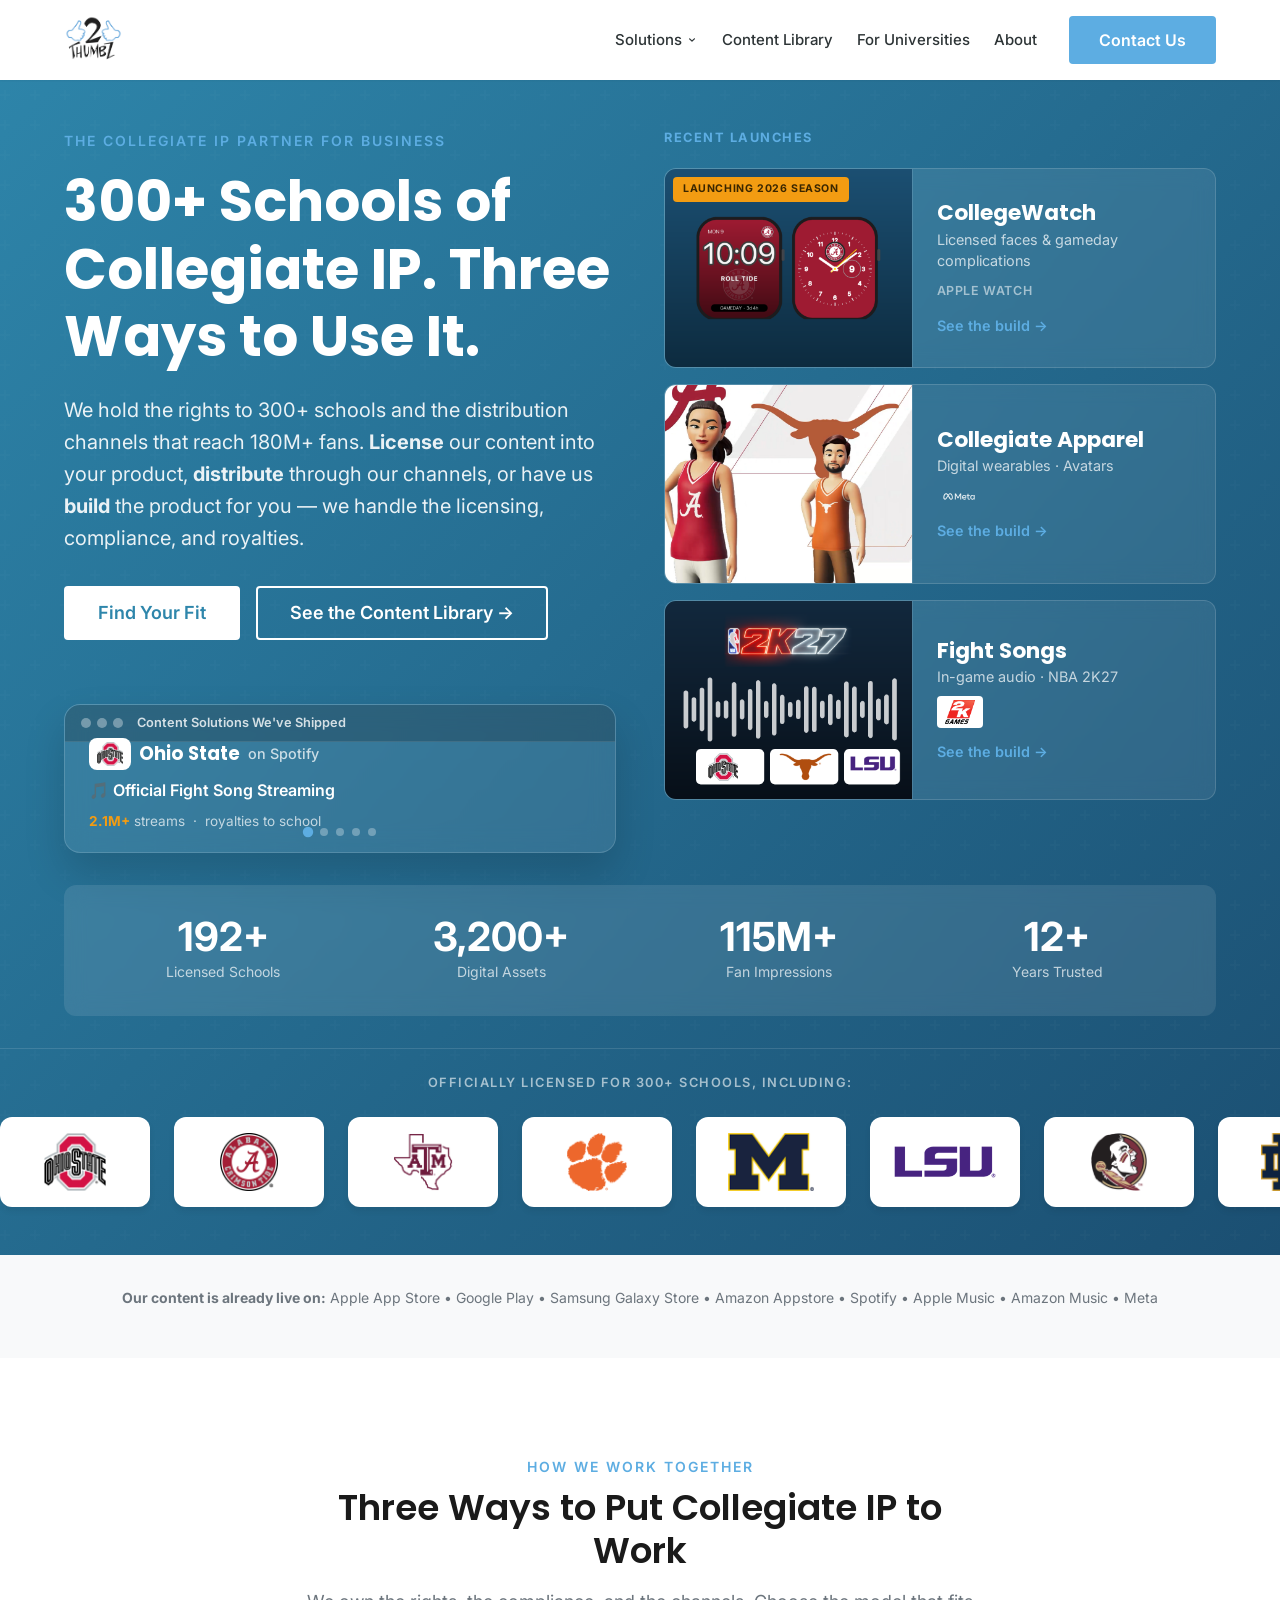
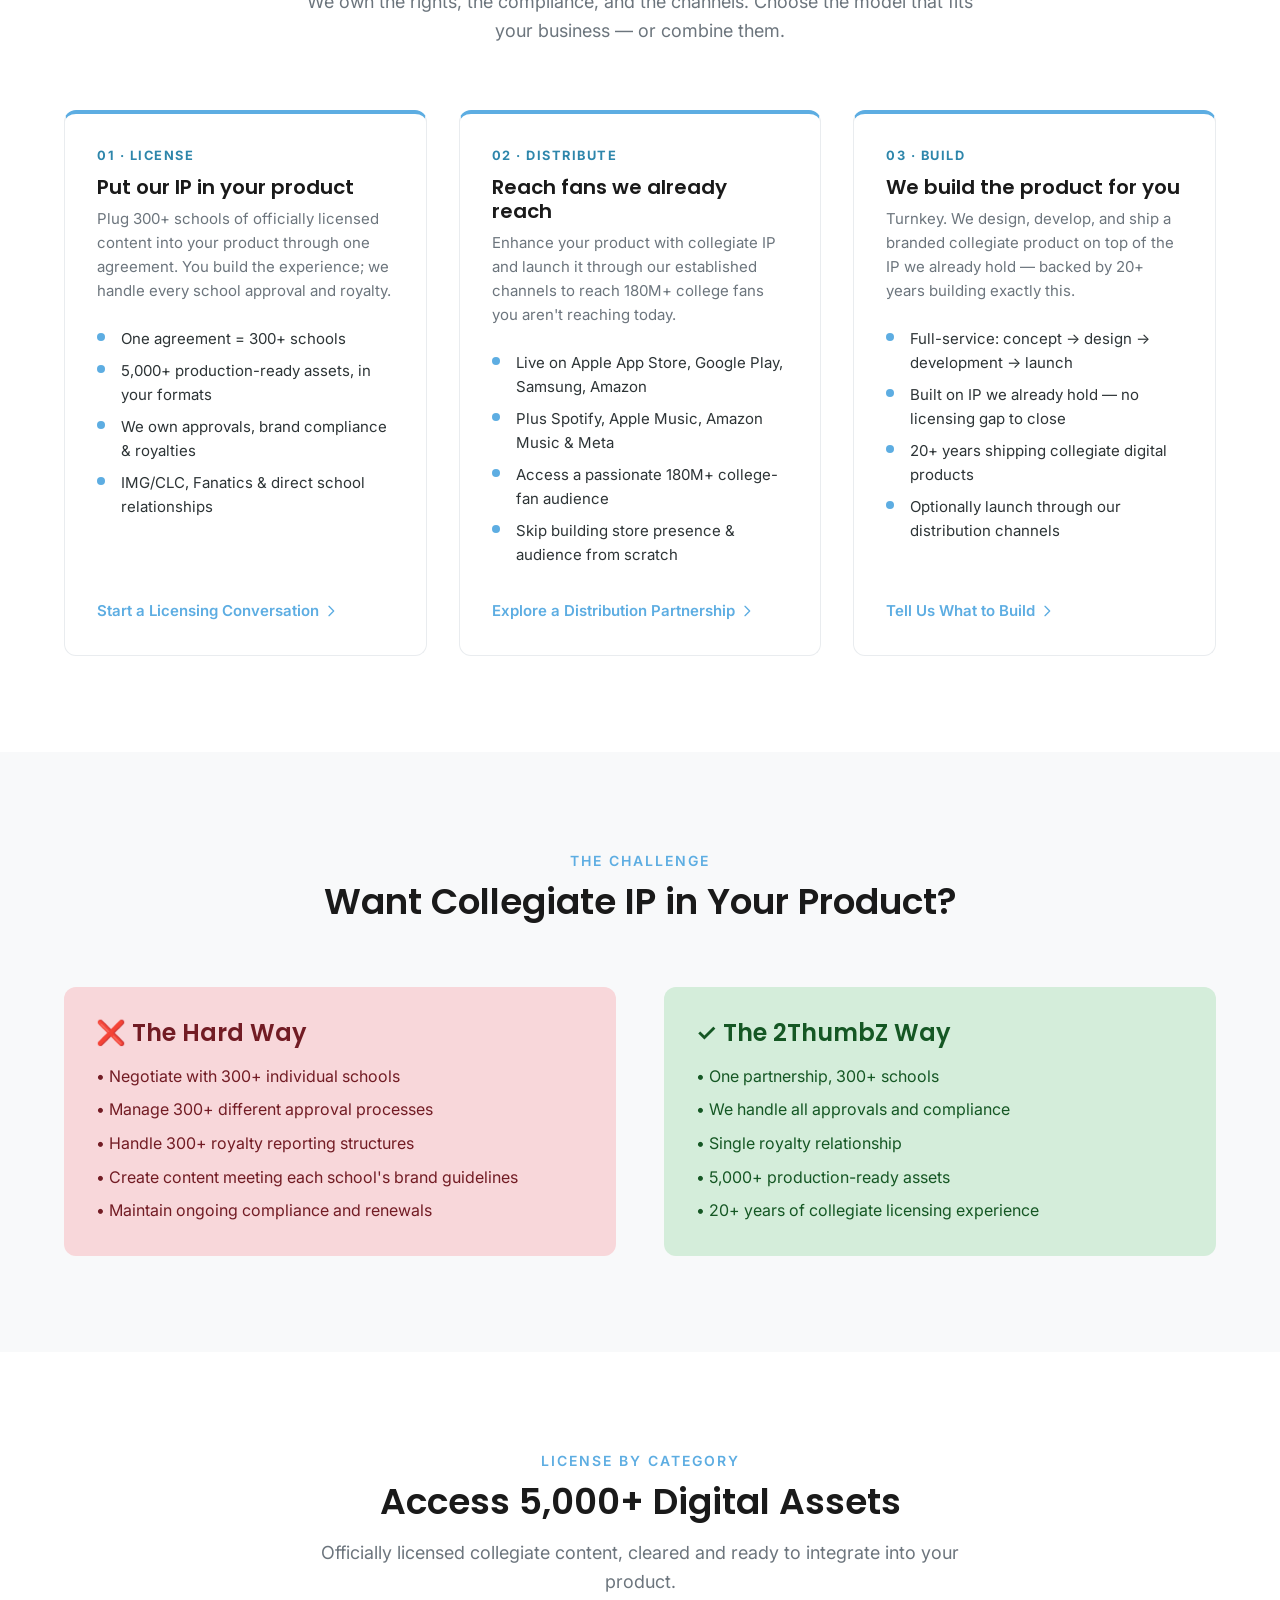
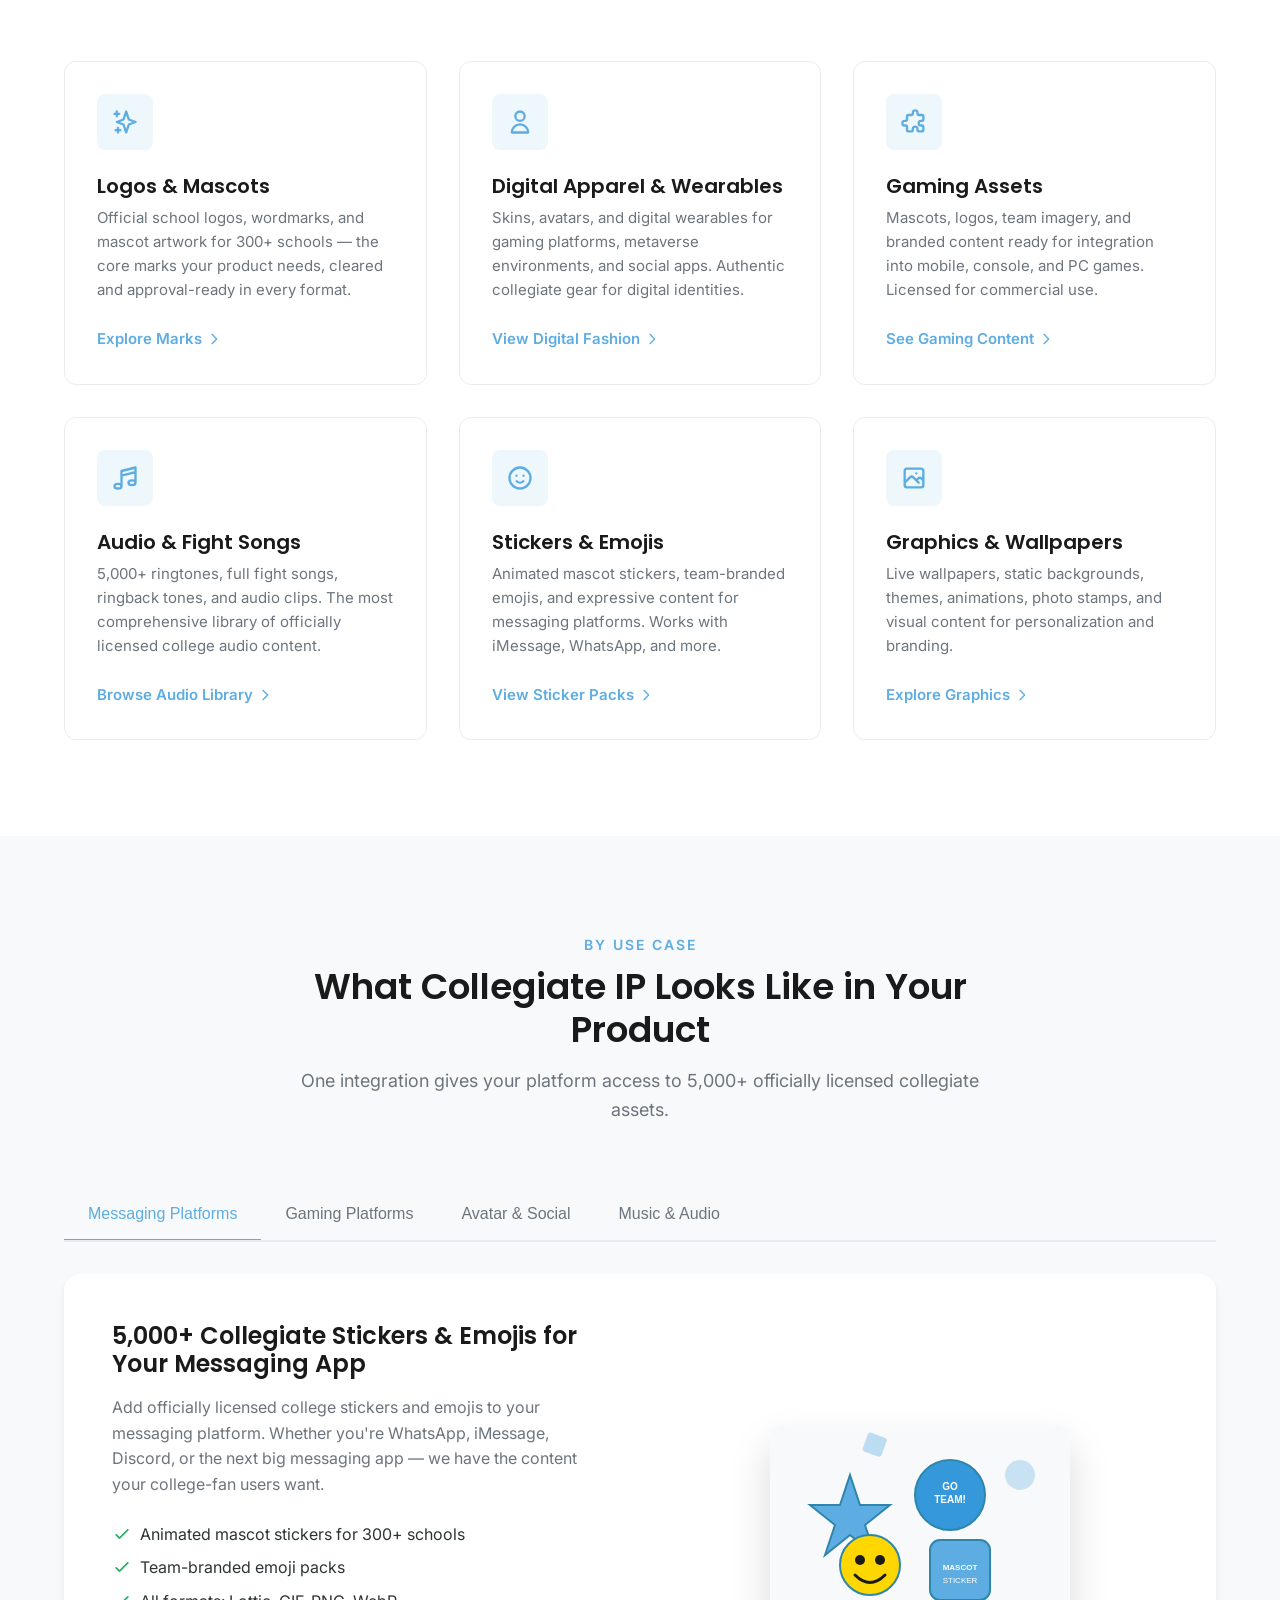
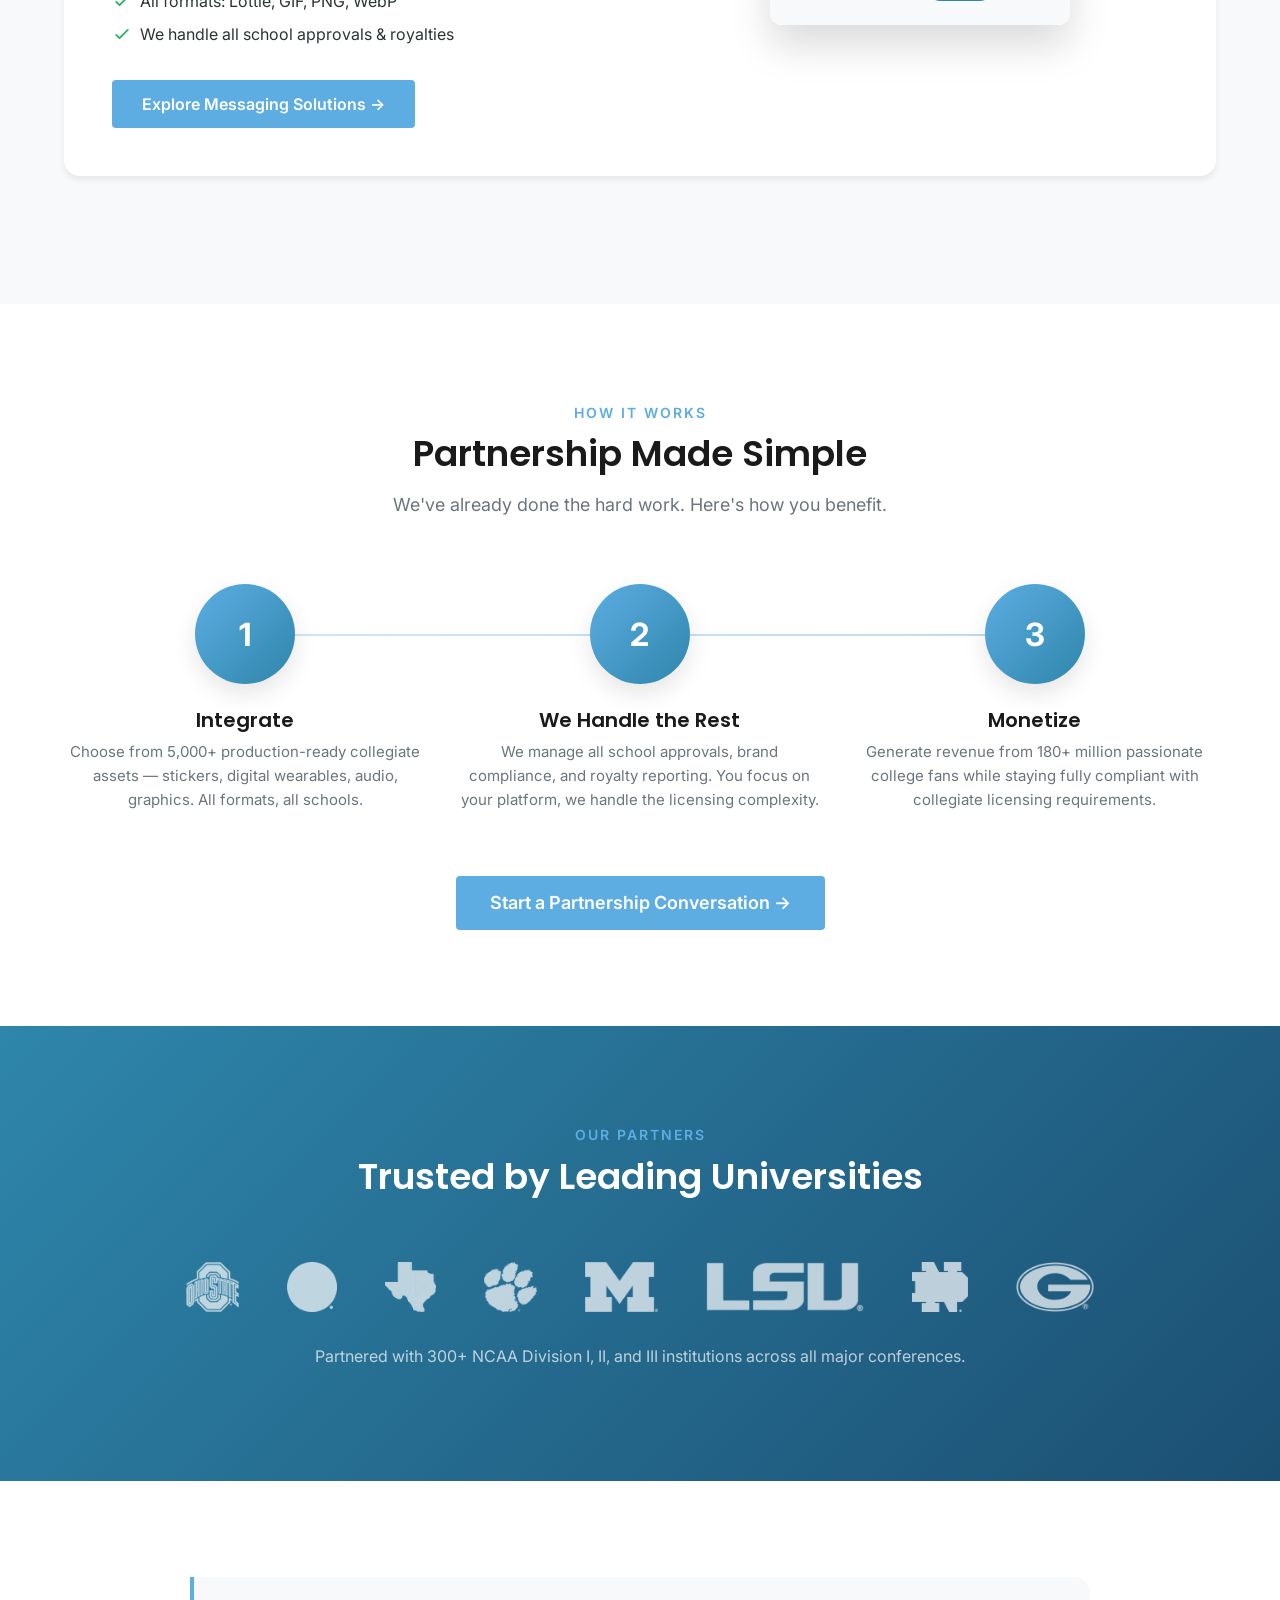
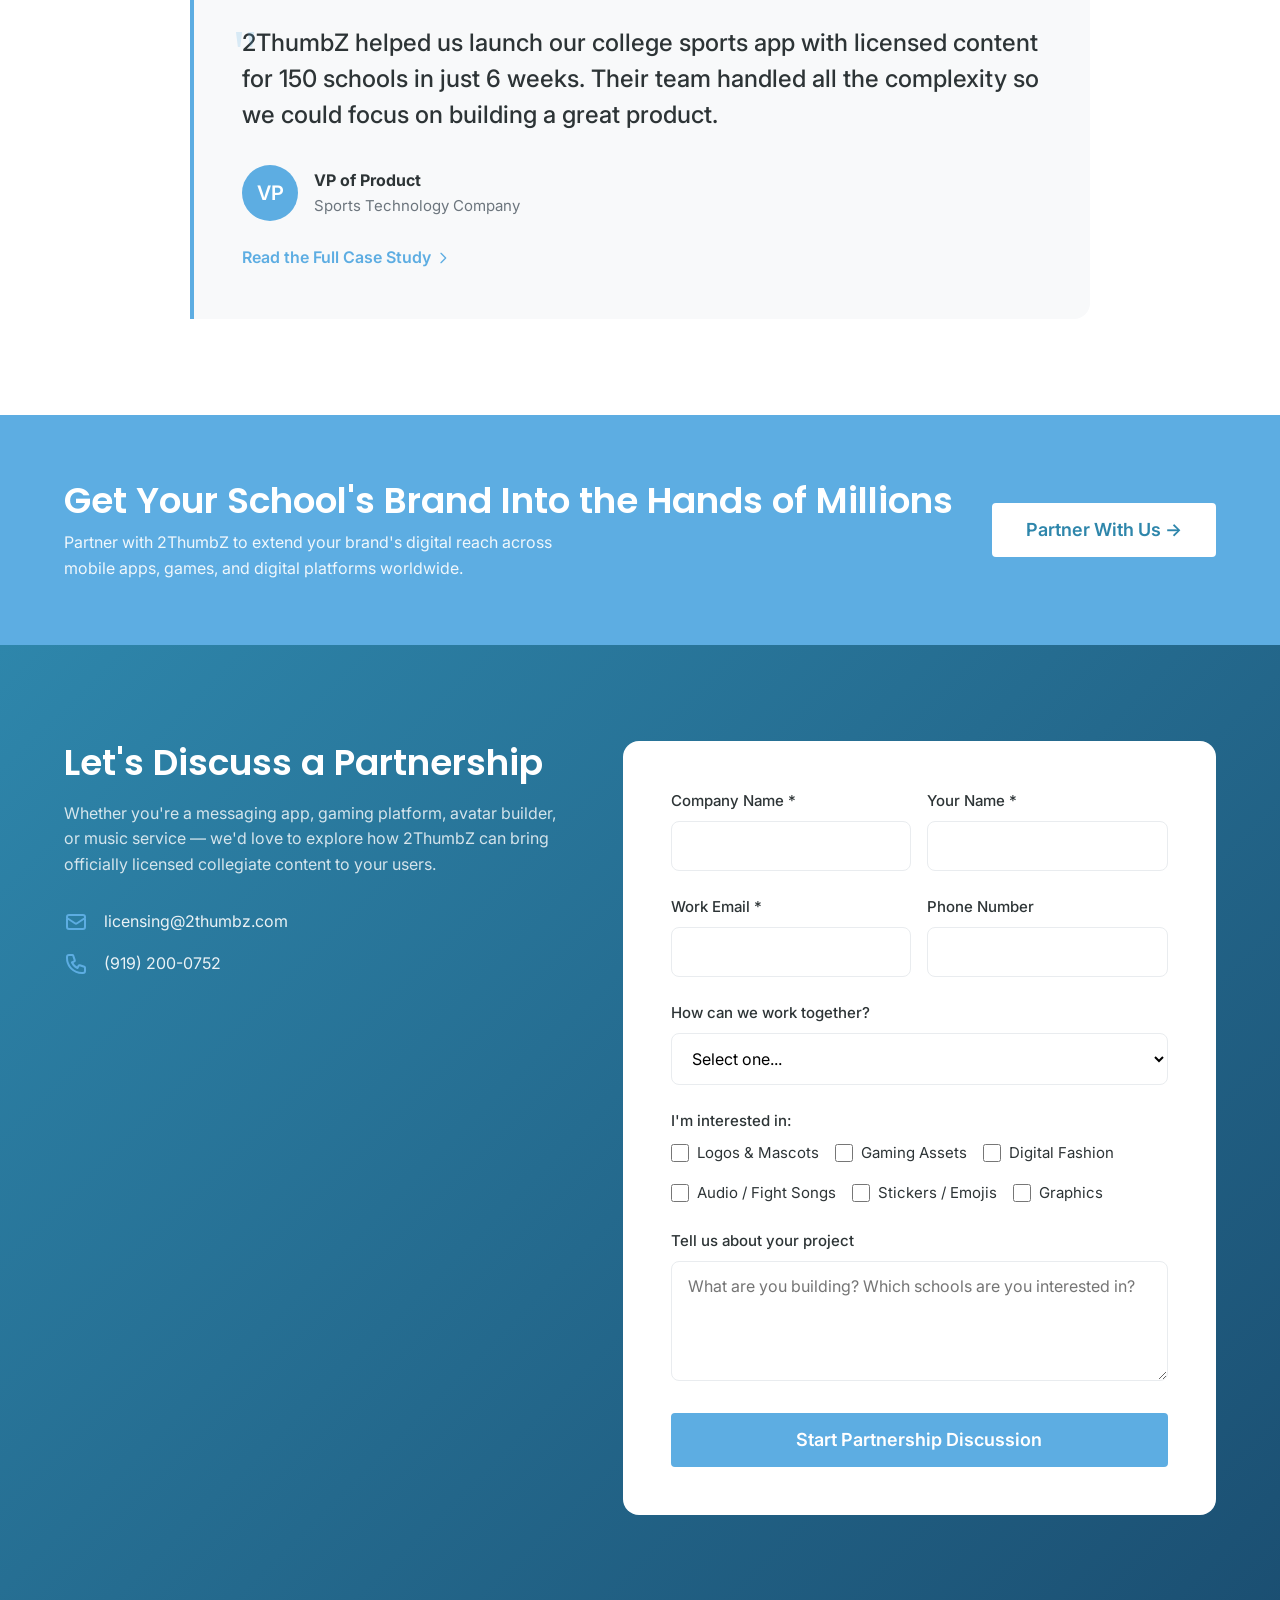
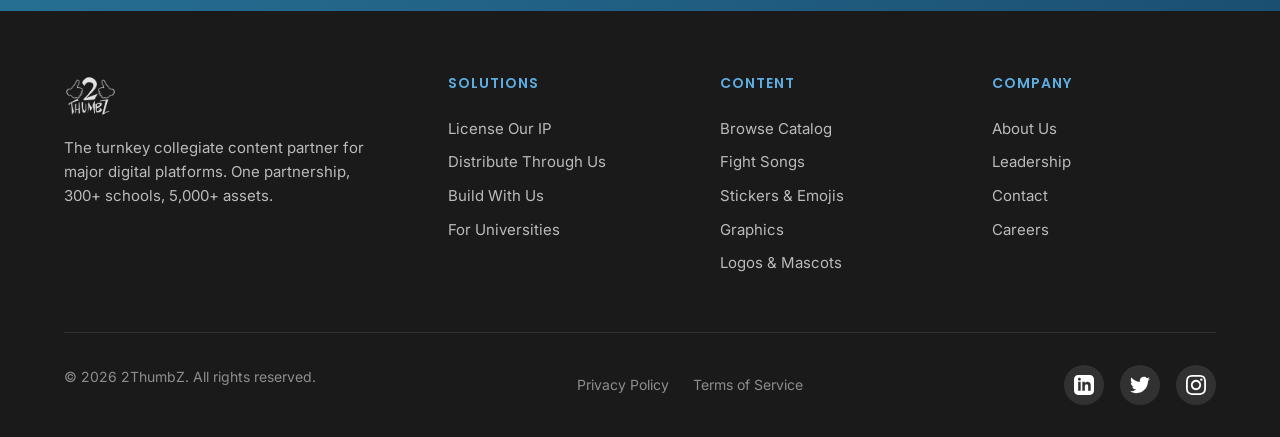
==== index.html @ dd2a72d7 "Rebuild site around License / Distribute / Build B2B positioning Repositions 2ThumbZ from a consumer" ====
<!DOCTYPE html>
<html lang="en">
<head>
  <meta charset="UTF-8">
  <meta name="viewport" content="width=device-width, initial-scale=1.0">
  <meta name="description" content="2ThumbZ is the turnkey collegiate content partner for major digital platforms. We've aggregated 300+ school licenses and 5,000+ assets so platforms like WhatsApp, Snap, and Epic Games don't have to negotiate with every school individually.">
  <title>2ThumbZ | Turnkey Collegiate Content for Digital Platforms</title>

  <!-- Fonts -->
  <link rel="preconnect" href="https://fonts.googleapis.com">
  <link rel="preconnect" href="https://fonts.gstatic.com" crossorigin>
  <link href="https://fonts.googleapis.com/css2?family=Inter:wght@400;500;600;700&family=Poppins:wght@600;700&display=swap" rel="stylesheet">

  <!-- Styles -->
  <link rel="stylesheet" href="css/styles.css?v=20260909124413">

  <!-- Favicon -->
  <link rel="icon" type="image/svg+xml" href="images/favicon.svg">
</head>
<body>
  <!-- Header -->
  <header class="header" id="header">
    <div class="container">
      <div class="header-inner">
        <a href="index.html" class="logo">
          <img src="images/2thumbz-logo.png" alt="2ThumbZ Logo">
        </a>

        <nav class="nav">
          <ul class="nav-links">
            <li class="nav-dropdown">
              <a href="#solutions" class="nav-link nav-dropdown-toggle">
                Solutions
                <svg xmlns="http://www.w3.org/2000/svg" viewBox="0 0 20 20" fill="currentColor">
                  <path fill-rule="evenodd" d="M5.293 7.293a1 1 0 011.414 0L10 10.586l3.293-3.293a1 1 0 111.414 1.414l-4 4a1 1 0 01-1.414 0l-4-4a1 1 0 010-1.414z" clip-rule="evenodd"/>
                </svg>
              </a>
              <ul class="nav-dropdown-menu">
                <li><a href="#license" class="nav-dropdown-link"><strong>License</strong> — Put our IP in your product</a></li>
                <li><a href="#distribute" class="nav-dropdown-link"><strong>Distribute</strong> — Reach fans through our channels</a></li>
                <li><a href="#build" class="nav-dropdown-link"><strong>Build</strong> — We build the product for you</a></li>
              </ul>
            </li>
            <li><a href="pages/catalog.html" class="nav-link">Content Library</a></li>
            <li><a href="pages/universities.html" class="nav-link">For Universities</a></li>
            <li><a href="pages/about.html" class="nav-link">About</a></li>
          </ul>
          <a href="pages/contact.html" class="btn btn-primary">Contact Us</a>
        </nav>

        <button class="mobile-menu-toggle" aria-label="Toggle menu">
          <span></span>
          <span></span>
          <span></span>
        </button>
      </div>
    </div>
  </header>

  <!-- Hero Section -->
  <section class="hero">
    <div class="container">
      <div class="hero-grid">
        <div class="hero-content">
          <span class="hero-eyebrow">The Collegiate IP Partner for Business</span>
          <h1>300+ Schools of Collegiate IP. Three Ways to Use It.</h1>
          <p class="hero-subtitle">We hold the rights to 300+ schools and the distribution channels that reach 180M+ fans. <strong>License</strong> our content into your product, <strong>distribute</strong> through our channels, or have us <strong>build</strong> the product for you — we handle the licensing, compliance, and royalties.</p>
          <div class="hero-ctas">
            <a href="#solutions" class="btn btn-white btn-lg">Find Your Fit</a>
            <a href="pages/catalog.html" class="btn btn-outline-white btn-lg">See the Content Library →</a>
          </div>

          <!-- Content Solutions Showcase: moved under the paragraph -->
          <div class="hero-showcase" aria-label="Examples of content solutions we've delivered">
            <div class="showcase-window">
            <div class="showcase-chrome">
              <span class="showcase-dot"></span>
              <span class="showcase-dot"></span>
              <span class="showcase-dot"></span>
              <span class="showcase-chrome-title">Content Solutions We've Shipped</span>
            </div>
            <div class="showcase-stage" id="showcaseStage">
              <!-- Each card: collegiate brand × platform = monetized content -->
              <div class="showcase-card is-active">
                <div class="showcase-card-head">
                  <img src="images/logos/web/ohio-state.png" alt="" class="showcase-logo"><span class="showcase-school">Ohio State</span>
                  <span class="showcase-platform">on Spotify</span>
                </div>
                <div class="showcase-content-type">🎵 Official Fight Song Streaming</div>
                <div class="showcase-metric"><strong>2.1M+</strong> streams &nbsp;·&nbsp; royalties to school</div>
              </div>
              <div class="showcase-card">
                <div class="showcase-card-head">
                  <img src="images/logos/web/alabama.png" alt="" class="showcase-logo"><span class="showcase-school">Alabama</span>
                  <span class="showcase-platform">on Snap</span>
                </div>
                <div class="showcase-content-type">👕 Avatar Wearables & Gear</div>
                <div class="showcase-metric"><strong>Gen Z reach</strong> &nbsp;·&nbsp; in-app purchase revenue</div>
              </div>
              <div class="showcase-card">
                <div class="showcase-card-head">
                  <img src="images/logos/web/lsu.png" alt="" class="showcase-logo"><span class="showcase-school">LSU</span>
                  <span class="showcase-platform">on Apple Music</span>
                </div>
                <div class="showcase-content-type">📱 Ringtones & Ringback Tones</div>
                <div class="showcase-metric"><strong>Catalog-wide</strong> &nbsp;·&nbsp; recurring licensing fees</div>
              </div>
              <div class="showcase-card">
                <div class="showcase-card-head">
                  <img src="images/logos/web/clemson.png" alt="" class="showcase-logo"><span class="showcase-school">Clemson</span>
                  <span class="showcase-platform">on iMessage</span>
                </div>
                <div class="showcase-content-type">💬 Animated Sticker Packs</div>
                <div class="showcase-metric"><strong>Fan engagement</strong> &nbsp;·&nbsp; paid sticker packs</div>
              </div>
              <div class="showcase-card">
                <div class="showcase-card-head">
                  <img src="images/logos/web/oregon.png" alt="" class="showcase-logo"><span class="showcase-school">Oregon</span>
                  <span class="showcase-platform">on Samsung</span>
                </div>
                <div class="showcase-content-type">🖼️ Live Wallpapers & Themes</div>
                <div class="showcase-metric"><strong>Store-featured</strong> &nbsp;·&nbsp; per-download revenue</div>
              </div>
            </div>
            <div class="showcase-dots" id="showcaseDots"></div>
          </div>
        </div>
      </div>

      <!-- Recent Launches: three product windows, each linking to its story -->
      <aside class="hero-products" aria-label="Recent product launches">
        <div class="hero-products-label">Recent Launches</div>

        <a class="product-card" href="pages/collegewatch.html">
          <div class="product-thumb">
            <img src="images/products/collegewatch.png?v=20260908172859" alt="CollegeWatch licensed collegiate faces on Apple Watch" loading="lazy">
            <span class="product-flag">Launching 2026 Season</span>
          </div>
          <div class="product-info">
            <span class="product-name">CollegeWatch</span>
            <span class="product-platform">Licensed faces &amp; gameday complications</span>
            <span class="product-brands">Apple Watch</span>
            <span class="product-more">See the build →</span>
          </div>
        </a>

        <a class="product-card" href="pages/meta-avatars.html">
          <div class="product-thumb"><img src="images/products/apparel.png?v=20260908172859" alt="Officially licensed collegiate digital apparel" loading="lazy"></div>
          <div class="product-info">
            <span class="product-name">Collegiate Apparel</span>
            <span class="product-platform">Digital wearables · Avatars</span>
            <span class="product-brands"><img src="images/brands/meta.svg?v=20260908172859" alt="Meta" class="product-brand-logo product-brand-logo--meta"></span>
            <span class="product-more">See the build →</span>
          </div>
        </a>

        <a class="product-card" href="pages/nba-2k.html">
          <div class="product-thumb"><img src="images/products/fightsongs.png?v=20260908172859" alt="Officially licensed collegiate fight songs" loading="lazy"></div>
          <div class="product-info">
            <span class="product-name">Fight Songs</span>
            <span class="product-platform">In-game audio · NBA 2K27</span>
            <span class="product-brands"><img src="images/brands/2k-games.png?v=20260908172859" alt="2K Games" class="product-brand-logo product-brand-logo--2k"></span>
            <span class="product-more">See the build →</span>
          </div>
        </a>
      </aside>
      </div>

      <div class="stats-bar">
        <div class="stat-item">
          <div class="stat-number">300+</div>
          <div class="stat-label">Licensed Schools</div>
        </div>
        <div class="stat-item">
          <div class="stat-number">5,000+</div>
          <div class="stat-label">Digital Assets</div>
        </div>
        <div class="stat-item">
          <div class="stat-number">180M+</div>
          <div class="stat-label">Fan Impressions</div>
        </div>
        <div class="stat-item">
          <div class="stat-number">20+</div>
          <div class="stat-label">Years Trusted</div>
        </div>
      </div>
    </div>

    <!-- Collegiate Logo Stream (right-to-left) — validates the licensing proposition -->
    <div class="logo-stream" aria-label="Collegiate brands we license">
      <div class="logo-stream-label">Officially licensed for 300+ schools, including:</div>
      <div class="logo-stream-track" id="logoStream">
        <!-- Track is duplicated in JS for a seamless loop -->
        <span class="logo-chip"><img src="images/logos/web/ohio-state.png" alt="Ohio State" loading="lazy"></span>
        <span class="logo-chip"><img src="images/logos/web/alabama.png" alt="Alabama" loading="lazy"></span>
        <span class="logo-chip"><img src="images/logos/web/texas-am.png" alt="Texas A&amp;M" loading="lazy"></span>
        <span class="logo-chip"><img src="images/logos/web/clemson.png" alt="Clemson" loading="lazy"></span>
        <span class="logo-chip"><img src="images/logos/web/michigan.png" alt="Michigan" loading="lazy"></span>
        <span class="logo-chip"><img src="images/logos/web/lsu.png" alt="LSU" loading="lazy"></span>
        <span class="logo-chip"><img src="images/logos/web/florida-state.png" alt="Florida State" loading="lazy"></span>
        <span class="logo-chip"><img src="images/logos/web/notre-dame.png" alt="Notre Dame" loading="lazy"></span>
        <span class="logo-chip"><img src="images/logos/web/georgia.png" alt="Georgia" loading="lazy"></span>
        <span class="logo-chip"><img src="images/logos/web/penn-state.png" alt="Penn State" loading="lazy"></span>
        <span class="logo-chip"><img src="images/logos/web/texas.png" alt="Texas" loading="lazy"></span>
        <span class="logo-chip"><img src="images/logos/web/tennessee.png" alt="Tennessee" loading="lazy"></span>
        <span class="logo-chip"><img src="images/logos/web/florida.png" alt="Florida" loading="lazy"></span>
        <span class="logo-chip"><img src="images/logos/web/auburn.png" alt="Auburn" loading="lazy"></span>
        <span class="logo-chip"><img src="images/logos/web/north-carolina.png" alt="North Carolina" loading="lazy"></span>
        <span class="logo-chip"><img src="images/logos/web/duke.png" alt="Duke" loading="lazy"></span>
        <span class="logo-chip"><img src="images/logos/web/arkansas.png" alt="Arkansas" loading="lazy"></span>
        <span class="logo-chip"><img src="images/logos/web/missouri.png" alt="Missouri" loading="lazy"></span>
        <span class="logo-chip"><img src="images/logos/web/ole-miss.png" alt="Ole Miss" loading="lazy"></span>
        <span class="logo-chip"><img src="images/logos/web/maryland.png" alt="Maryland" loading="lazy"></span>
        <span class="logo-chip"><img src="images/logos/web/louisville.png" alt="Louisville" loading="lazy"></span>
        <span class="logo-chip"><img src="images/logos/web/iowa-state.png" alt="Iowa State" loading="lazy"></span>
        <span class="logo-chip"><img src="images/logos/web/virginia-tech.png" alt="Virginia Tech" loading="lazy"></span>
        <span class="logo-chip"><img src="images/logos/web/harvard.png" alt="Harvard" loading="lazy"></span>
      </div>
    </div>
  </section>

  <!-- Trust Bar - Where Our Content Lives -->
  <section class="trust-bar">
    <div class="container">
      <div class="trust-bar-inner">
        <p class="trust-text"><strong>Our content is already live on:</strong> Apple App Store • Google Play • Samsung Galaxy Store • Amazon Appstore • Spotify • Apple Music • Amazon Music • Meta</p>
      </div>
    </div>
  </section>

  <!-- Three Pillars: License / Distribute / Build -->
  <section class="section" id="solutions">
    <div class="container">
      <div class="section-header">
        <span class="section-eyebrow">How We Work Together</span>
        <h2 class="section-title">Three Ways to Put Collegiate IP to Work</h2>
        <p class="section-subtitle">We own the rights, the compliance, and the channels. Choose the model that fits your business — or combine them.</p>
      </div>

      <div class="grid grid-3 stagger">
        <!-- License -->
        <div class="card pillar-card" id="license">
          <div class="pillar-num">01 · License</div>
          <h3 class="card-title">Put our IP in your product</h3>
          <p class="card-description">Plug 300+ schools of officially licensed content into your product through one agreement. You build the experience; we handle every school approval and royalty.</p>
          <ul class="pillar-list">
            <li>One agreement = 300+ schools</li>
            <li>5,000+ production-ready assets, in your formats</li>
            <li>We own approvals, brand compliance &amp; royalties</li>
            <li>IMG/CLC, Fanatics &amp; direct school relationships</li>
          </ul>
          <a href="pages/contact.html?interest=license" class="card-link">
            Start a Licensing Conversation
            <svg xmlns="http://www.w3.org/2000/svg" fill="none" viewBox="0 0 24 24" stroke="currentColor">
              <path stroke-linecap="round" stroke-linejoin="round" stroke-width="2" d="M9 5l7 7-7 7"/>
            </svg>
          </a>
        </div>

        <!-- Distribute -->
        <div class="card pillar-card" id="distribute">
          <div class="pillar-num">02 · Distribute</div>
          <h3 class="card-title">Reach fans we already reach</h3>
          <p class="card-description">Enhance your product with collegiate IP and launch it through our established channels to reach 180M+ college fans you aren't reaching today.</p>
          <ul class="pillar-list">
            <li>Live on Apple App Store, Google Play, Samsung, Amazon</li>
            <li>Plus Spotify, Apple Music, Amazon Music &amp; Meta</li>
            <li>Access a passionate 180M+ college-fan audience</li>
            <li>Skip building store presence &amp; audience from scratch</li>
          </ul>
          <a href="pages/contact.html?interest=distribute" class="card-link">
            Explore a Distribution Partnership
            <svg xmlns="http://www.w3.org/2000/svg" fill="none" viewBox="0 0 24 24" stroke="currentColor">
              <path stroke-linecap="round" stroke-linejoin="round" stroke-width="2" d="M9 5l7 7-7 7"/>
            </svg>
          </a>
        </div>

        <!-- Build -->
        <div class="card pillar-card" id="build">
          <div class="pillar-num">03 · Build</div>
          <h3 class="card-title">We build the product for you</h3>
          <p class="card-description">Turnkey. We design, develop, and ship a branded collegiate product on top of the IP we already hold — backed by 20+ years building exactly this.</p>
          <ul class="pillar-list">
            <li>Full-service: concept → design → development → launch</li>
            <li>Built on IP we already hold — no licensing gap to close</li>
            <li>20+ years shipping collegiate digital products</li>
            <li>Optionally launch through our distribution channels</li>
          </ul>
          <a href="pages/contact.html?interest=build" class="card-link">
            Tell Us What to Build
            <svg xmlns="http://www.w3.org/2000/svg" fill="none" viewBox="0 0 24 24" stroke="currentColor">
              <path stroke-linecap="round" stroke-linejoin="round" stroke-width="2" d="M9 5l7 7-7 7"/>
            </svg>
          </a>
        </div>
      </div>
    </div>
  </section>

  <!-- Problem/Solution Section -->
  <section class="section bg-light" id="problem-solution">
    <div class="container">
      <div class="section-header">
        <span class="section-eyebrow">The Challenge</span>
        <h2 class="section-title">Want Collegiate IP in Your Product?</h2>
      </div>
      <div class="problem-solution-grid" style="display: grid; grid-template-columns: 1fr 1fr; gap: 3rem; margin-top: 2rem;">
        <div class="problem-box" style="background: #f8d7da; padding: 2rem; border-radius: 12px;">
          <h3 style="color: #721c24; margin-bottom: 1rem;">❌ The Hard Way</h3>
          <ul style="color: #721c24; list-style: none; padding: 0;">
            <li style="margin-bottom: 0.5rem;">• Negotiate with 300+ individual schools</li>
            <li style="margin-bottom: 0.5rem;">• Manage 300+ different approval processes</li>
            <li style="margin-bottom: 0.5rem;">• Handle 300+ royalty reporting structures</li>
            <li style="margin-bottom: 0.5rem;">• Create content meeting each school's brand guidelines</li>
            <li>• Maintain ongoing compliance and renewals</li>
          </ul>
        </div>
        <div class="solution-box" style="background: #d4edda; padding: 2rem; border-radius: 12px;">
          <h3 style="color: #155724; margin-bottom: 1rem;">✓ The 2ThumbZ Way</h3>
          <ul style="color: #155724; list-style: none; padding: 0;">
            <li style="margin-bottom: 0.5rem;">• One partnership, 300+ schools</li>
            <li style="margin-bottom: 0.5rem;">• We handle all approvals and compliance</li>
            <li style="margin-bottom: 0.5rem;">• Single royalty relationship</li>
            <li style="margin-bottom: 0.5rem;">• 5,000+ production-ready assets</li>
            <li>• 20+ years of collegiate licensing experience</li>
          </ul>
        </div>
      </div>
    </div>
  </section>

  <!-- Content Categories -->
  <section class="section" id="categories">
    <div class="container">
      <div class="section-header">
        <span class="section-eyebrow">License By Category</span>
        <h2 class="section-title">Access 5,000+ Digital Assets</h2>
        <p class="section-subtitle">Officially licensed collegiate content, cleared and ready to integrate into your product.</p>
      </div>

      <div class="grid grid-3 stagger">
        <!-- Card 1: Logos & Mascots -->
        <div class="card">
          <div class="card-icon">
            <svg xmlns="http://www.w3.org/2000/svg" fill="none" viewBox="0 0 24 24" stroke="currentColor">
              <path stroke-linecap="round" stroke-linejoin="round" stroke-width="2" d="M5 3v4M3 5h4M6 17v4m-2-2h4m5-16l2.286 6.857L21 12l-5.714 2.143L13 21l-2.286-6.857L5 12l5.714-2.143L13 3z"/>
            </svg>
          </div>
          <h3 class="card-title">Logos & Mascots</h3>
          <p class="card-description">Official school logos, wordmarks, and mascot artwork for 300+ schools — the core marks your product needs, cleared and approval-ready in every format.</p>
          <a href="pages/catalog.html?type=logos" class="card-link">
            Explore Marks
            <svg xmlns="http://www.w3.org/2000/svg" fill="none" viewBox="0 0 24 24" stroke="currentColor">
              <path stroke-linecap="round" stroke-linejoin="round" stroke-width="2" d="M9 5l7 7-7 7"/>
            </svg>
          </a>
        </div>

        <!-- Card 2: Digital Apparel -->
        <div class="card">
          <div class="card-icon">
            <svg xmlns="http://www.w3.org/2000/svg" fill="none" viewBox="0 0 24 24" stroke="currentColor">
              <path stroke-linecap="round" stroke-linejoin="round" stroke-width="2" d="M16 7a4 4 0 11-8 0 4 4 0 018 0zM12 14a7 7 0 00-7 7h14a7 7 0 00-7-7z"/>
            </svg>
          </div>
          <h3 class="card-title">Digital Apparel & Wearables</h3>
          <p class="card-description">Skins, avatars, and digital wearables for gaming platforms, metaverse environments, and social apps. Authentic collegiate gear for digital identities.</p>
          <a href="pages/catalog.html?type=apparel" class="card-link">
            View Digital Fashion
            <svg xmlns="http://www.w3.org/2000/svg" fill="none" viewBox="0 0 24 24" stroke="currentColor">
              <path stroke-linecap="round" stroke-linejoin="round" stroke-width="2" d="M9 5l7 7-7 7"/>
            </svg>
          </a>
        </div>

        <!-- Card 3: Gaming Assets -->
        <div class="card">
          <div class="card-icon">
            <svg xmlns="http://www.w3.org/2000/svg" fill="none" viewBox="0 0 24 24" stroke="currentColor">
              <path stroke-linecap="round" stroke-linejoin="round" stroke-width="2" d="M11 4a2 2 0 114 0v1a1 1 0 001 1h3a1 1 0 011 1v3a1 1 0 01-1 1h-1a2 2 0 100 4h1a1 1 0 011 1v3a1 1 0 01-1 1h-3a1 1 0 01-1-1v-1a2 2 0 10-4 0v1a1 1 0 01-1 1H7a1 1 0 01-1-1v-3a1 1 0 00-1-1H4a2 2 0 110-4h1a1 1 0 001-1V7a1 1 0 011-1h3a1 1 0 001-1V4z"/>
            </svg>
          </div>
          <h3 class="card-title">Gaming Assets</h3>
          <p class="card-description">Mascots, logos, team imagery, and branded content ready for integration into mobile, console, and PC games. Licensed for commercial use.</p>
          <a href="pages/catalog.html?type=gaming" class="card-link">
            See Gaming Content
            <svg xmlns="http://www.w3.org/2000/svg" fill="none" viewBox="0 0 24 24" stroke="currentColor">
              <path stroke-linecap="round" stroke-linejoin="round" stroke-width="2" d="M9 5l7 7-7 7"/>
            </svg>
          </a>
        </div>

        <!-- Card 4: Audio & Fight Songs -->
        <div class="card">
          <div class="card-icon">
            <svg xmlns="http://www.w3.org/2000/svg" fill="none" viewBox="0 0 24 24" stroke="currentColor">
              <path stroke-linecap="round" stroke-linejoin="round" stroke-width="2" d="M9 19V6l12-3v13M9 19c0 1.105-1.343 2-3 2s-3-.895-3-2 1.343-2 3-2 3 .895 3 2zm12-3c0 1.105-1.343 2-3 2s-3-.895-3-2 1.343-2 3-2 3 .895 3 2zM9 10l12-3"/>
            </svg>
          </div>
          <h3 class="card-title">Audio & Fight Songs</h3>
          <p class="card-description">5,000+ ringtones, full fight songs, ringback tones, and audio clips. The most comprehensive library of officially licensed college audio content.</p>
          <a href="pages/catalog.html?type=audio" class="card-link">
            Browse Audio Library
            <svg xmlns="http://www.w3.org/2000/svg" fill="none" viewBox="0 0 24 24" stroke="currentColor">
              <path stroke-linecap="round" stroke-linejoin="round" stroke-width="2" d="M9 5l7 7-7 7"/>
            </svg>
          </a>
        </div>

        <!-- Card 5: Stickers & Emojis -->
        <div class="card">
          <div class="card-icon">
            <svg xmlns="http://www.w3.org/2000/svg" fill="none" viewBox="0 0 24 24" stroke="currentColor">
              <path stroke-linecap="round" stroke-linejoin="round" stroke-width="2" d="M14.828 14.828a4 4 0 01-5.656 0M9 10h.01M15 10h.01M21 12a9 9 0 11-18 0 9 9 0 0118 0z"/>
            </svg>
          </div>
          <h3 class="card-title">Stickers & Emojis</h3>
          <p class="card-description">Animated mascot stickers, team-branded emojis, and expressive content for messaging platforms. Works with iMessage, WhatsApp, and more.</p>
          <a href="pages/catalog.html?type=stickers" class="card-link">
            View Sticker Packs
            <svg xmlns="http://www.w3.org/2000/svg" fill="none" viewBox="0 0 24 24" stroke="currentColor">
              <path stroke-linecap="round" stroke-linejoin="round" stroke-width="2" d="M9 5l7 7-7 7"/>
            </svg>
          </a>
        </div>

        <!-- Card 6: Graphics & Wallpapers -->
        <div class="card">
          <div class="card-icon">
            <svg xmlns="http://www.w3.org/2000/svg" fill="none" viewBox="0 0 24 24" stroke="currentColor">
              <path stroke-linecap="round" stroke-linejoin="round" stroke-width="2" d="M4 16l4.586-4.586a2 2 0 012.828 0L16 16m-2-2l1.586-1.586a2 2 0 012.828 0L20 14m-6-6h.01M6 20h12a2 2 0 002-2V6a2 2 0 00-2-2H6a2 2 0 00-2 2v12a2 2 0 002 2z"/>
            </svg>
          </div>
          <h3 class="card-title">Graphics & Wallpapers</h3>
          <p class="card-description">Live wallpapers, static backgrounds, themes, animations, photo stamps, and visual content for personalization and branding.</p>
          <a href="pages/catalog.html?type=graphics" class="card-link">
            Explore Graphics
            <svg xmlns="http://www.w3.org/2000/svg" fill="none" viewBox="0 0 24 24" stroke="currentColor">
              <path stroke-linecap="round" stroke-linejoin="round" stroke-width="2" d="M9 5l7 7-7 7"/>
            </svg>
          </a>
        </div>
      </div>
    </div>
  </section>

  <!-- Platform Solutions (Tabbed) -->
  <section class="section bg-light" id="solutions">
    <div class="container">
      <div class="section-header">
        <span class="section-eyebrow">By Use Case</span>
        <h2 class="section-title">What Collegiate IP Looks Like in Your Product</h2>
        <p class="section-subtitle">One integration gives your platform access to 5,000+ officially licensed collegiate assets.</p>
      </div>

      <div class="tabs">
        <div class="tab-nav">
          <button class="tab-btn active" data-tab="developers">Messaging Platforms</button>
          <button class="tab-btn" data-tab="gaming">Gaming Platforms</button>
          <button class="tab-btn" data-tab="metaverse">Avatar & Social</button>
          <button class="tab-btn" data-tab="media">Music & Audio</button>
        </div>

        <!-- Tab: Messaging Platforms -->
        <div class="tab-content active" id="developers">
          <div class="tab-panel">
            <div class="tab-panel-content">
              <h3>5,000+ Collegiate Stickers & Emojis for Your Messaging App</h3>
              <p>Add officially licensed college stickers and emojis to your messaging platform. Whether you're WhatsApp, iMessage, Discord, or the next big messaging app — we have the content your college-fan users want.</p>
              <ul>
                <li>
                  <svg xmlns="http://www.w3.org/2000/svg" fill="none" viewBox="0 0 24 24" stroke="currentColor">
                    <path stroke-linecap="round" stroke-linejoin="round" stroke-width="2" d="M5 13l4 4L19 7"/>
                  </svg>
                  Animated mascot stickers for 300+ schools
                </li>
                <li>
                  <svg xmlns="http://www.w3.org/2000/svg" fill="none" viewBox="0 0 24 24" stroke="currentColor">
                    <path stroke-linecap="round" stroke-linejoin="round" stroke-width="2" d="M5 13l4 4L19 7"/>
                  </svg>
                  Team-branded emoji packs
                </li>
                <li>
                  <svg xmlns="http://www.w3.org/2000/svg" fill="none" viewBox="0 0 24 24" stroke="currentColor">
                    <path stroke-linecap="round" stroke-linejoin="round" stroke-width="2" d="M5 13l4 4L19 7"/>
                  </svg>
                  All formats: Lottie, GIF, PNG, WebP
                </li>
                <li>
                  <svg xmlns="http://www.w3.org/2000/svg" fill="none" viewBox="0 0 24 24" stroke="currentColor">
                    <path stroke-linecap="round" stroke-linejoin="round" stroke-width="2" d="M5 13l4 4L19 7"/>
                  </svg>
                  We handle all school approvals & royalties
                </li>
              </ul>
              <a href="pages/developers.html" class="btn btn-primary">Explore Messaging Solutions →</a>
            </div>
            <div class="tab-panel-image">
              <img src="images/content-stickers.svg" alt="Messaging app with college stickers">
            </div>
          </div>
        </div>

        <!-- Tab: Gaming Platforms -->
        <div class="tab-content" id="gaming">
          <div class="tab-panel">
            <div class="tab-panel-content">
              <h3>Collegiate In-Game Items for Your Gaming Platform</h3>
              <p>Bring officially licensed college content into your game. Whether you're Epic Games, EA, or a mobile game publisher — give players the collegiate brands they love without negotiating with hundreds of schools.</p>
              <ul>
                <li>
                  <svg xmlns="http://www.w3.org/2000/svg" fill="none" viewBox="0 0 24 24" stroke="currentColor">
                    <path stroke-linecap="round" stroke-linejoin="round" stroke-width="2" d="M5 13l4 4L19 7"/>
                  </svg>
                  In-game items, skins, and branded content
                </li>
                <li>
                  <svg xmlns="http://www.w3.org/2000/svg" fill="none" viewBox="0 0 24 24" stroke="currentColor">
                    <path stroke-linecap="round" stroke-linejoin="round" stroke-width="2" d="M5 13l4 4L19 7"/>
                  </svg>
                  Mascot artwork and team logos
                </li>
                <li>
                  <svg xmlns="http://www.w3.org/2000/svg" fill="none" viewBox="0 0 24 24" stroke="currentColor">
                    <path stroke-linecap="round" stroke-linejoin="round" stroke-width="2" d="M5 13l4 4L19 7"/>
                  </svg>
                  Licensed fight songs and audio
                </li>
                <li>
                  <svg xmlns="http://www.w3.org/2000/svg" fill="none" viewBox="0 0 24 24" stroke="currentColor">
                    <path stroke-linecap="round" stroke-linejoin="round" stroke-width="2" d="M5 13l4 4L19 7"/>
                  </svg>
                  One partnership = 300+ schools
                </li>
              </ul>
              <a href="pages/developers.html#gaming" class="btn btn-primary">Explore Gaming Solutions →</a>
            </div>
            <div class="tab-panel-image">
              <img src="images/content-gaming.svg" alt="Gaming platform with college content">
            </div>
          </div>
        </div>

        <!-- Tab: Avatar & Social -->
        <div class="tab-content" id="metaverse">
          <div class="tab-panel">
            <div class="tab-panel-content">
              <h3>Digital Wearables for Your Avatar Platform</h3>
              <p>Let users dress their avatars in officially licensed college gear. Whether you're Snap, Roblox, Meta, or Ready Player Me — we provide the digital apparel, you provide the platform.</p>
              <ul>
                <li>
                  <svg xmlns="http://www.w3.org/2000/svg" fill="none" viewBox="0 0 24 24" stroke="currentColor">
                    <path stroke-linecap="round" stroke-linejoin="round" stroke-width="2" d="M5 13l4 4L19 7"/>
                  </svg>
                  5,000+ digital clothing items
                </li>
                <li>
                  <svg xmlns="http://www.w3.org/2000/svg" fill="none" viewBox="0 0 24 24" stroke="currentColor">
                    <path stroke-linecap="round" stroke-linejoin="round" stroke-width="2" d="M5 13l4 4L19 7"/>
                  </svg>
                  Jerseys, hats, accessories for 300+ schools
                </li>
                <li>
                  <svg xmlns="http://www.w3.org/2000/svg" fill="none" viewBox="0 0 24 24" stroke="currentColor">
                    <path stroke-linecap="round" stroke-linejoin="round" stroke-width="2" d="M5 13l4 4L19 7"/>
                  </svg>
                  Ready for major avatar platforms
                </li>
                <li>
                  <svg xmlns="http://www.w3.org/2000/svg" fill="none" viewBox="0 0 24 24" stroke="currentColor">
                    <path stroke-linecap="round" stroke-linejoin="round" stroke-width="2" d="M5 13l4 4L19 7"/>
                  </svg>
                  Tap into passionate Gen Z college fans
                </li>
              </ul>
              <a href="pages/developers.html#metaverse" class="btn btn-primary">Explore Avatar Solutions →</a>
            </div>
            <div class="tab-panel-image">
              <img src="images/content-apparel.svg" alt="Avatar platform with college gear">
            </div>
          </div>
        </div>

        <!-- Tab: Music & Audio -->
        <div class="tab-content" id="media">
          <div class="tab-panel">
            <div class="tab-panel-content">
              <h3>The Largest Collegiate Audio Library</h3>
              <p>We've already licensed college fight songs to Spotify, Apple Music, and Amazon Music. Now your platform can access the same comprehensive library of officially licensed collegiate audio.</p>
              <ul>
                <li>
                  <svg xmlns="http://www.w3.org/2000/svg" fill="none" viewBox="0 0 24 24" stroke="currentColor">
                    <path stroke-linecap="round" stroke-linejoin="round" stroke-width="2" d="M5 13l4 4L19 7"/>
                  </svg>
                  5,000+ fight songs and audio clips
                </li>
                <li>
                  <svg xmlns="http://www.w3.org/2000/svg" fill="none" viewBox="0 0 24 24" stroke="currentColor">
                    <path stroke-linecap="round" stroke-linejoin="round" stroke-width="2" d="M5 13l4 4L19 7"/>
                  </svg>
                  Already live on major music platforms
                </li>
                <li>
                  <svg xmlns="http://www.w3.org/2000/svg" fill="none" viewBox="0 0 24 24" stroke="currentColor">
                    <path stroke-linecap="round" stroke-linejoin="round" stroke-width="2" d="M5 13l4 4L19 7"/>
                  </svg>
                  Ringtones, ringback tones, full tracks
                </li>
                <li>
                  <svg xmlns="http://www.w3.org/2000/svg" fill="none" viewBox="0 0 24 24" stroke="currentColor">
                    <path stroke-linecap="round" stroke-linejoin="round" stroke-width="2" d="M5 13l4 4L19 7"/>
                  </svg>
                  Broadcast-ready for streaming platforms
                </li>
              </ul>
              <a href="pages/developers.html#media" class="btn btn-primary">Explore Audio Solutions →</a>
            </div>
            <div class="tab-panel-image">
              <img src="images/content-audio.svg" alt="Music platform with college audio">
            </div>
          </div>
        </div>
      </div>
    </div>
  </section>

  <!-- Process Steps -->
  <section class="section" id="process">
    <div class="container">
      <div class="section-header">
        <span class="section-eyebrow">How It Works</span>
        <h2 class="section-title">Partnership Made Simple</h2>
        <p class="section-subtitle">We've already done the hard work. Here's how you benefit.</p>
      </div>

      <div class="process-steps">
        <div class="process-step">
          <div class="process-step-number">1</div>
          <h3 class="process-step-title">Integrate</h3>
          <p class="process-step-description">Choose from 5,000+ production-ready collegiate assets — stickers, digital wearables, audio, graphics. All formats, all schools.</p>
        </div>
        <div class="process-step">
          <div class="process-step-number">2</div>
          <h3 class="process-step-title">We Handle the Rest</h3>
          <p class="process-step-description">We manage all school approvals, brand compliance, and royalty reporting. You focus on your platform, we handle the licensing complexity.</p>
        </div>
        <div class="process-step">
          <div class="process-step-number">3</div>
          <h3 class="process-step-title">Monetize</h3>
          <p class="process-step-description">Generate revenue from 180+ million passionate college fans while staying fully compliant with collegiate licensing requirements.</p>
        </div>
      </div>

      <div class="text-center mt-5">
        <a href="pages/contact.html" class="btn btn-primary btn-lg">Start a Partnership Conversation →</a>
      </div>
    </div>
  </section>

  <!-- Client Logos / Universities -->
  <section class="section clients-section">
    <div class="container">
      <div class="section-header">
        <span class="section-eyebrow">Our Partners</span>
        <h2 class="section-title">Trusted by Leading Universities</h2>
      </div>

      <div class="client-logos">
        <img src="images/logos/web/ohio-state.png" alt="Ohio State" class="client-logo">
        <img src="images/logos/web/alabama.png" alt="Alabama" class="client-logo">
        <img src="images/logos/web/texas-am.png" alt="Texas A&M" class="client-logo">
        <img src="images/logos/web/clemson.png" alt="Clemson" class="client-logo">
        <img src="images/logos/web/michigan.png" alt="Michigan" class="client-logo">
        <img src="images/logos/web/lsu.png" alt="LSU" class="client-logo">
        <img src="images/logos/web/notre-dame.png" alt="Notre Dame" class="client-logo">
        <img src="images/logos/web/georgia.png" alt="Georgia" class="client-logo">
      </div>

      <p class="clients-text">Partnered with 300+ NCAA Division I, II, and III institutions across all major conferences.</p>
    </div>
  </section>

  <!-- Testimonial -->
  <section class="section">
    <div class="container">
      <div class="testimonial">
        <p class="testimonial-quote">2ThumbZ helped us launch our college sports app with licensed content for 150 schools in just 6 weeks. Their team handled all the complexity so we could focus on building a great product.</p>
        <div class="testimonial-author">
          <div class="testimonial-avatar">VP</div>
          <div class="testimonial-info">
            <strong>VP of Product</strong>
            <span>Sports Technology Company</span>
          </div>
        </div>
        <a href="#" class="testimonial-link">
          Read the Full Case Study
          <svg xmlns="http://www.w3.org/2000/svg" fill="none" viewBox="0 0 24 24" stroke="currentColor" width="16" height="16">
            <path stroke-linecap="round" stroke-linejoin="round" stroke-width="2" d="M9 5l7 7-7 7"/>
          </svg>
        </a>
      </div>
    </div>
  </section>

  <!-- CTA Banner for Universities -->
  <section class="cta-banner">
    <div class="container">
      <div class="cta-banner-inner">
        <div>
          <h2>Get Your School's Brand Into the Hands of Millions</h2>
          <p>Partner with 2ThumbZ to extend your brand's digital reach across mobile apps, games, and digital platforms worldwide.</p>
        </div>
        <a href="pages/universities.html" class="btn btn-white btn-lg">Partner With Us →</a>
      </div>
    </div>
  </section>

  <!-- Contact Form Section -->
  <section class="section contact-section" id="contact">
    <div class="container">
      <div class="contact-grid">
        <div class="contact-info">
          <h2>Let's Discuss a Partnership</h2>
          <p>Whether you're a messaging app, gaming platform, avatar builder, or music service — we'd love to explore how 2ThumbZ can bring officially licensed collegiate content to your users.</p>

          <div class="contact-details">
            <div class="contact-item">
              <svg xmlns="http://www.w3.org/2000/svg" fill="none" viewBox="0 0 24 24" stroke="currentColor">
                <path stroke-linecap="round" stroke-linejoin="round" stroke-width="2" d="M3 8l7.89 5.26a2 2 0 002.22 0L21 8M5 19h14a2 2 0 002-2V7a2 2 0 00-2-2H5a2 2 0 00-2 2v10a2 2 0 002 2z"/>
              </svg>
              <span>licensing@2thumbz.com</span>
            </div>
            <div class="contact-item">
              <svg xmlns="http://www.w3.org/2000/svg" fill="none" viewBox="0 0 24 24" stroke="currentColor">
                <path stroke-linecap="round" stroke-linejoin="round" stroke-width="2" d="M3 5a2 2 0 012-2h3.28a1 1 0 01.948.684l1.498 4.493a1 1 0 01-.502 1.21l-2.257 1.13a11.042 11.042 0 005.516 5.516l1.13-2.257a1 1 0 011.21-.502l4.493 1.498a1 1 0 01.684.949V19a2 2 0 01-2 2h-1C9.716 21 3 14.284 3 6V5z"/>
              </svg>
              <span class="contact-phone" data-c="MTkxOTIwMDA3NTI="></span>
            </div>
          </div>
        </div>

        <form class="contact-form" action="#" method="POST">
          <div class="form-row">
            <div class="form-group">
              <label class="form-label" for="company">Company Name *</label>
              <input type="text" id="company" name="company" class="form-input" required>
            </div>
            <div class="form-group">
              <label class="form-label" for="name">Your Name *</label>
              <input type="text" id="name" name="name" class="form-input" required>
            </div>
          </div>

          <div class="form-row">
            <div class="form-group">
              <label class="form-label" for="email">Work Email *</label>
              <input type="email" id="email" name="email" class="form-input" required>
            </div>
            <div class="form-group">
              <label class="form-label" for="phone">Phone Number</label>
              <input type="tel" id="phone" name="phone" class="form-input">
            </div>
          </div>

          <div class="form-group">
            <label class="form-label" for="type">How can we work together?</label>
            <select id="type" name="type" class="form-select">
              <option value="">Select one...</option>
              <option value="license">License — add collegiate IP to my product</option>
              <option value="distribute">Distribute — reach fans through your channels</option>
              <option value="build">Build — have 2ThumbZ build a product for me</option>
              <option value="university">I'm a university / rights-holder</option>
              <option value="other">Other / not sure yet</option>
            </select>
          </div>

          <div class="form-group">
            <label class="form-label">I'm interested in:</label>
            <div class="checkbox-group">
              <label class="checkbox-label">
                <input type="checkbox" name="interests" value="logos"> Logos & Mascots
              </label>
              <label class="checkbox-label">
                <input type="checkbox" name="interests" value="gaming"> Gaming Assets
              </label>
              <label class="checkbox-label">
                <input type="checkbox" name="interests" value="fashion"> Digital Fashion
              </label>
              <label class="checkbox-label">
                <input type="checkbox" name="interests" value="audio"> Audio / Fight Songs
              </label>
              <label class="checkbox-label">
                <input type="checkbox" name="interests" value="stickers"> Stickers / Emojis
              </label>
              <label class="checkbox-label">
                <input type="checkbox" name="interests" value="graphics"> Graphics
              </label>
            </div>
          </div>

          <div class="form-group">
            <label class="form-label" for="message">Tell us about your project</label>
            <textarea id="message" name="message" class="form-textarea" placeholder="What are you building? Which schools are you interested in?"></textarea>
          </div>

          <button type="submit" class="btn btn-primary form-submit btn-lg">Start Partnership Discussion</button>
        </form>
      </div>
    </div>
  </section>

  <!-- Footer -->
  <footer class="footer">
    <div class="container">
      <div class="footer-grid">
        <div class="footer-brand">
          <img src="images/2thumbz-logo.png" alt="2ThumbZ" class="footer-logo">
          <p>The turnkey collegiate content partner for major digital platforms. One partnership, 300+ schools, 5,000+ assets.</p>
        </div>

        <div class="footer-col">
          <h4 class="footer-title">Solutions</h4>
          <ul class="footer-links">
            <li><a href="index.html#license">License Our IP</a></li>
            <li><a href="index.html#distribute">Distribute Through Us</a></li>
            <li><a href="index.html#build">Build With Us</a></li>
            <li><a href="pages/universities.html">For Universities</a></li>
          </ul>
        </div>

        <div class="footer-col">
          <h4 class="footer-title">Content</h4>
          <ul class="footer-links">
            <li><a href="pages/catalog.html">Browse Catalog</a></li>
            <li><a href="pages/catalog.html?type=audio">Fight Songs</a></li>
            <li><a href="pages/catalog.html?type=stickers">Stickers & Emojis</a></li>
            <li><a href="pages/catalog.html?type=graphics">Graphics</a></li>
            <li><a href="pages/catalog.html?type=logos">Logos & Mascots</a></li>
          </ul>
        </div>

        <div class="footer-col">
          <h4 class="footer-title">Company</h4>
          <ul class="footer-links">
            <li><a href="pages/about.html">About Us</a></li>
            <li><a href="pages/about.html#team">Leadership</a></li>
            <li><a href="pages/contact.html">Contact</a></li>
            <li><a href="#">Careers</a></li>
          </ul>
        </div>
      </div>

      <div class="footer-bottom">
        <p class="footer-copyright">&copy; 2026 2ThumbZ. All rights reserved.</p>
        <div class="footer-legal">
          <a href="/privacy">Privacy Policy</a>
          <a href="#">Terms of Service</a>
        </div>
        <div class="social-links">
          <a href="#" class="social-link" aria-label="LinkedIn">
            <svg xmlns="http://www.w3.org/2000/svg" fill="currentColor" viewBox="0 0 24 24">
              <path d="M19 0h-14c-2.761 0-5 2.239-5 5v14c0 2.761 2.239 5 5 5h14c2.762 0 5-2.239 5-5v-14c0-2.761-2.238-5-5-5zm-11 19h-3v-11h3v11zm-1.5-12.268c-.966 0-1.75-.79-1.75-1.764s.784-1.764 1.75-1.764 1.75.79 1.75 1.764-.783 1.764-1.75 1.764zm13.5 12.268h-3v-5.604c0-3.368-4-3.113-4 0v5.604h-3v-11h3v1.765c1.396-2.586 7-2.777 7 2.476v6.759z"/>
            </svg>
          </a>
          <a href="#" class="social-link" aria-label="Twitter">
            <svg xmlns="http://www.w3.org/2000/svg" fill="currentColor" viewBox="0 0 24 24">
              <path d="M24 4.557c-.883.392-1.832.656-2.828.775 1.017-.609 1.798-1.574 2.165-2.724-.951.564-2.005.974-3.127 1.195-.897-.957-2.178-1.555-3.594-1.555-3.179 0-5.515 2.966-4.797 6.045-4.091-.205-7.719-2.165-10.148-5.144-1.29 2.213-.669 5.108 1.523 6.574-.806-.026-1.566-.247-2.229-.616-.054 2.281 1.581 4.415 3.949 4.89-.693.188-1.452.232-2.224.084.626 1.956 2.444 3.379 4.6 3.419-2.07 1.623-4.678 2.348-7.29 2.04 2.179 1.397 4.768 2.212 7.548 2.212 9.142 0 14.307-7.721 13.995-14.646.962-.695 1.797-1.562 2.457-2.549z"/>
            </svg>
          </a>
          <a href="#" class="social-link" aria-label="Instagram">
            <svg xmlns="http://www.w3.org/2000/svg" fill="currentColor" viewBox="0 0 24 24">
              <path d="M12 2.163c3.204 0 3.584.012 4.85.07 3.252.148 4.771 1.691 4.919 4.919.058 1.265.069 1.645.069 4.849 0 3.205-.012 3.584-.069 4.849-.149 3.225-1.664 4.771-4.919 4.919-1.266.058-1.644.07-4.85.07-3.204 0-3.584-.012-4.849-.07-3.26-.149-4.771-1.699-4.919-4.92-.058-1.265-.07-1.644-.07-4.849 0-3.204.013-3.583.07-4.849.149-3.227 1.664-4.771 4.919-4.919 1.266-.057 1.645-.069 4.849-.069zm0-2.163c-3.259 0-3.667.014-4.947.072-4.358.2-6.78 2.618-6.98 6.98-.059 1.281-.073 1.689-.073 4.948 0 3.259.014 3.668.072 4.948.2 4.358 2.618 6.78 6.98 6.98 1.281.058 1.689.072 4.948.072 3.259 0 3.668-.014 4.948-.072 4.354-.2 6.782-2.618 6.979-6.98.059-1.28.073-1.689.073-4.948 0-3.259-.014-3.667-.072-4.947-.196-4.354-2.617-6.78-6.979-6.98-1.281-.059-1.69-.073-4.949-.073zm0 5.838c-3.403 0-6.162 2.759-6.162 6.162s2.759 6.163 6.162 6.163 6.162-2.759 6.162-6.163c0-3.403-2.759-6.162-6.162-6.162zm0 10.162c-2.209 0-4-1.79-4-4 0-2.209 1.791-4 4-4s4 1.791 4 4c0 2.21-1.791 4-4 4zm6.406-11.845c-.796 0-1.441.645-1.441 1.44s.645 1.44 1.441 1.44c.795 0 1.439-.645 1.439-1.44s-.644-1.44-1.439-1.44z"/>
            </svg>
          </a>
        </div>
      </div>
    </div>
  </footer>

  <!-- JavaScript -->
  <script src="js/main.js?v=20260909124413"></script>
</body>
</html>
---- css/styles.css ----
/* ============================================
   2ThumbZ Website - Main Stylesheet
   Color Palette Based on Logo:
   - Primary Blue: #5DADE2 (sky blue from thumbs)
   - Dark Blue: #2E86AB (deeper blue for contrast)
   - Black: #1A1A1A (logo text)
   - White: #FFFFFF
   - Light Gray: #F8F9FA (backgrounds)
   - Medium Gray: #6C757D (body text)
   ============================================ */

/* CSS Variables */
:root {
  /* Brand Colors - Based on 2ThumbZ Logo */
  --primary-blue: #5DADE2;
  --primary-blue-dark: #3498DB;
  --dark-blue: #2E86AB;
  --darker-blue: #1B4F72;

  /* Neutrals */
  --black: #1A1A1A;
  --dark-gray: #2D3436;
  --medium-gray: #6C757D;
  --light-gray: #F8F9FA;
  --lighter-gray: #E9ECEF;
  --white: #FFFFFF;

  /* Accent */
  --accent-gold: #F39C12;
  --success-green: #27AE60;
  --error-red: #E74C3C;

  /* Typography */
  --font-primary: 'Inter', -apple-system, BlinkMacSystemFont, 'Segoe UI', Roboto, sans-serif;
  --font-heading: 'Poppins', var(--font-primary);

  /* Spacing */
  --space-xs: 0.25rem;
  --space-sm: 0.5rem;
  --space-md: 1rem;
  --space-lg: 1.5rem;
  --space-xl: 2rem;
  --space-2xl: 3rem;
  --space-3xl: 4rem;
  --space-4xl: 6rem;

  /* Border Radius */
  --radius-sm: 4px;
  --radius-md: 8px;
  --radius-lg: 12px;
  --radius-xl: 16px;
  --radius-full: 50%;

  /* Shadows */
  --shadow-sm: 0 1px 2px rgba(0,0,0,0.05);
  --shadow-md: 0 4px 6px rgba(0,0,0,0.07);
  --shadow-lg: 0 10px 25px rgba(0,0,0,0.1);
  --shadow-xl: 0 20px 40px rgba(0,0,0,0.15);

  /* Transitions */
  --transition-fast: 0.15s ease;
  --transition-normal: 0.3s ease;
  --transition-slow: 0.5s ease;
}

/* ============================================
   Reset & Base Styles
   ============================================ */
*, *::before, *::after {
  box-sizing: border-box;
  margin: 0;
  padding: 0;
}

html {
  font-size: 16px;
  scroll-behavior: smooth;
}

body {
  font-family: var(--font-primary);
  font-size: 1rem;
  line-height: 1.6;
  color: var(--dark-gray);
  background-color: var(--white);
  -webkit-font-smoothing: antialiased;
  -moz-osx-font-smoothing: grayscale;
}

img {
  max-width: 100%;
  height: auto;
  display: block;
}

a {
  color: var(--primary-blue);
  text-decoration: none;
  transition: color var(--transition-fast);
}

a:hover {
  color: var(--dark-blue);
}

ul, ol {
  list-style: none;
}

/* ============================================
   Typography
   ============================================ */
h1, h2, h3, h4, h5, h6 {
  font-family: var(--font-heading);
  font-weight: 600;
  line-height: 1.2;
  color: var(--black);
}

h1 {
  font-size: 3rem;
  font-weight: 700;
}

h2 {
  font-size: 2.25rem;
}

h3 {
  font-size: 1.5rem;
}

h4 {
  font-size: 1.25rem;
}

p {
  margin-bottom: 1rem;
}

.text-center { text-align: center; }
.text-left { text-align: left; }
.text-right { text-align: right; }

.text-primary { color: var(--primary-blue); }
.text-dark { color: var(--black); }
.text-gray { color: var(--medium-gray); }
.text-white { color: var(--white); }

/* ============================================
   Layout & Container
   ============================================ */
.container {
  width: 100%;
  max-width: 1200px;
  margin: 0 auto;
  padding: 0 1.5rem;
}

.container-fluid {
  width: 100%;
  padding: 0 1.5rem;
}

.section {
  padding: var(--space-4xl) 0;
}

.section-sm {
  padding: var(--space-2xl) 0;
}

.section-lg {
  padding: calc(var(--space-4xl) * 1.5) 0;
}

/* Grid System */
.grid {
  display: grid;
  gap: var(--space-xl);
}

.grid-2 { grid-template-columns: repeat(2, 1fr); }
.grid-3 { grid-template-columns: repeat(3, 1fr); }
.grid-4 { grid-template-columns: repeat(4, 1fr); }

.flex {
  display: flex;
}

.flex-center {
  display: flex;
  align-items: center;
  justify-content: center;
}

.flex-between {
  display: flex;
  align-items: center;
  justify-content: space-between;
}

.flex-wrap {
  flex-wrap: wrap;
}

.gap-sm { gap: var(--space-sm); }
.gap-md { gap: var(--space-md); }
.gap-lg { gap: var(--space-lg); }
.gap-xl { gap: var(--space-xl); }

/* ============================================
   Buttons
   ============================================ */
.btn {
  display: inline-flex;
  align-items: center;
  justify-content: center;
  padding: 0.875rem 1.75rem;
  font-family: var(--font-primary);
  font-size: 1rem;
  font-weight: 600;
  line-height: 1;
  text-align: center;
  border: 2px solid transparent;
  border-radius: var(--radius-sm);
  cursor: pointer;
  transition: all var(--transition-normal);
  text-decoration: none;
}

.btn-primary {
  background-color: var(--primary-blue);
  color: var(--white);
  border-color: var(--primary-blue);
}

.btn-primary:hover {
  background-color: var(--dark-blue);
  border-color: var(--dark-blue);
  color: var(--white);
  transform: translateY(-2px);
  box-shadow: var(--shadow-md);
}

.btn-secondary {
  background-color: transparent;
  color: var(--primary-blue);
  border-color: var(--primary-blue);
}

.btn-secondary:hover {
  background-color: var(--primary-blue);
  color: var(--white);
}

.btn-white {
  background-color: var(--white);
  color: var(--dark-blue);
  border-color: var(--white);
}

.btn-white:hover {
  background-color: var(--light-gray);
  color: var(--dark-blue);
}

.btn-outline-white {
  background-color: transparent;
  color: var(--white);
  border-color: var(--white);
}

.btn-outline-white:hover {
  background-color: var(--white);
  color: var(--dark-blue);
}

.btn-lg {
  padding: 1rem 2rem;
  font-size: 1.125rem;
}

.btn-sm {
  padding: 0.5rem 1rem;
  font-size: 0.875rem;
}

.btn-icon {
  gap: var(--space-sm);
}

/* ============================================
   Header & Navigation
   ============================================ */
.header {
  position: fixed;
  top: 0;
  left: 0;
  right: 0;
  z-index: 1000;
  background-color: var(--white);
  box-shadow: var(--shadow-sm);
  transition: all var(--transition-normal);
}

.header.scrolled {
  box-shadow: var(--shadow-md);
}

.header-inner {
  display: flex;
  align-items: center;
  justify-content: space-between;
  height: 80px;
}

.logo {
  display: flex;
  align-items: center;
}

.logo img {
  height: 50px;
  width: auto;
}

.nav {
  display: flex;
  align-items: center;
  gap: var(--space-xl);
}

.nav-links {
  display: flex;
  align-items: center;
  gap: var(--space-lg);
}

.nav-link {
  font-size: 0.9375rem;
  font-weight: 500;
  color: var(--dark-gray);
  padding: var(--space-sm) 0;
  position: relative;
}

.nav-link:hover,
.nav-link.active {
  color: var(--primary-blue);
}

.nav-link::after {
  content: '';
  position: absolute;
  bottom: 0;
  left: 0;
  width: 0;
  height: 2px;
  background-color: var(--primary-blue);
  transition: width var(--transition-normal);
}

.nav-link:hover::after,
.nav-link.active::after {
  width: 100%;
}

/* Dropdown */
.nav-dropdown {
  position: relative;
}

.nav-dropdown-toggle {
  display: flex;
  align-items: center;
  gap: var(--space-xs);
}

.nav-dropdown-toggle svg {
  width: 12px;
  height: 12px;
  transition: transform var(--transition-fast);
}

.nav-dropdown:hover .nav-dropdown-toggle svg {
  transform: rotate(180deg);
}

.nav-dropdown-menu {
  position: absolute;
  top: 100%;
  left: 0;
  min-width: 200px;
  background-color: var(--white);
  border-radius: var(--radius-md);
  box-shadow: var(--shadow-lg);
  padding: var(--space-sm) 0;
  opacity: 0;
  visibility: hidden;
  transform: translateY(10px);
  transition: all var(--transition-normal);
}

.nav-dropdown:hover .nav-dropdown-menu {
  opacity: 1;
  visibility: visible;
  transform: translateY(0);
}

.nav-dropdown-link {
  display: block;
  padding: var(--space-sm) var(--space-lg);
  color: var(--dark-gray);
  font-size: 0.9375rem;
}

.nav-dropdown-link:hover {
  background-color: var(--light-gray);
  color: var(--primary-blue);
}

/* Mobile Menu Toggle */
.mobile-menu-toggle {
  display: none;
  flex-direction: column;
  gap: 5px;
  padding: 10px;
  cursor: pointer;
  background: none;
  border: none;
}

.mobile-menu-toggle span {
  display: block;
  width: 24px;
  height: 2px;
  background-color: var(--dark-gray);
  transition: all var(--transition-fast);
}

/* ============================================
   Hero Section
   ============================================ */
.hero {
  position: relative;
  padding: calc(80px + var(--space-2xl)) 0 var(--space-2xl);
  background: linear-gradient(135deg, var(--dark-blue) 0%, var(--darker-blue) 100%);
  color: var(--white);
  overflow: hidden;
}

.hero::before {
  content: '';
  position: absolute;
  top: 0;
  left: 0;
  right: 0;
  bottom: 0;
  background: url("data:image/svg+xml,%3Csvg width='60' height='60' viewBox='0 0 60 60' xmlns='http://www.w3.org/2000/svg'%3E%3Cg fill='none' fill-rule='evenodd'%3E%3Cg fill='%23ffffff' fill-opacity='0.03'%3E%3Cpath d='M36 34v-4h-2v4h-4v2h4v4h2v-4h4v-2h-4zm0-30V0h-2v4h-4v2h4v4h2V6h4V4h-4zM6 34v-4H4v4H0v2h4v4h2v-4h4v-2H6zM6 4V0H4v4H0v2h4v4h2V6h4V4H6z'/%3E%3C/g%3E%3C/g%3E%3C/svg%3E");
  opacity: 0.5;
}

.hero-content {
  position: relative;
  z-index: 1;
  max-width: 800px;
}

.hero-eyebrow {
  display: inline-block;
  font-size: 0.875rem;
  font-weight: 600;
  text-transform: uppercase;
  letter-spacing: 2px;
  color: var(--primary-blue);
  margin-bottom: var(--space-md);
}

.hero h1 {
  color: var(--white);
  font-size: 3.5rem;
  margin-bottom: var(--space-lg);
}

.hero-subtitle {
  font-size: 1.25rem;
  color: rgba(255, 255, 255, 0.9);
  margin-bottom: var(--space-xl);
  max-width: 600px;
}

.hero-ctas {
  display: flex;
  gap: var(--space-md);
  margin-bottom: var(--space-3xl);
}

/* Stats Bar */
.stats-bar {
  display: grid;
  grid-template-columns: repeat(4, 1fr);
  gap: var(--space-lg);
  background: rgba(255, 255, 255, 0.1);
  backdrop-filter: blur(10px);
  border-radius: var(--radius-lg);
  padding: var(--space-xl);
  max-width: 700px;
}

.stat-item {
  text-align: center;
}

.stat-number {
  font-size: 2.5rem;
  font-weight: 700;
  color: var(--white);
  line-height: 1;
  margin-bottom: var(--space-xs);
}

.stat-label {
  font-size: 0.875rem;
  color: rgba(255, 255, 255, 0.7);
}

/* Hero two-column layout */
.hero-grid {
  position: relative;
  z-index: 1;
  display: grid;
  grid-template-columns: 1fr 1fr;
  gap: var(--space-2xl);
  align-items: center;
}

.hero-grid .hero-content {
  max-width: 100%;
}

.stats-bar {
  position: relative;
  z-index: 1;
  margin-top: var(--space-xl);
  max-width: 100%;
}

/* ============================================
   Content Solutions Showcase (hero right column)
   ============================================ */
.hero-showcase {
  position: relative;
  z-index: 1;
}

.showcase-window {
  background: rgba(255, 255, 255, 0.08);
  border: 1px solid rgba(255, 255, 255, 0.15);
  backdrop-filter: blur(12px);
  border-radius: var(--radius-xl);
  box-shadow: var(--shadow-xl);
  overflow: hidden;
}

.showcase-chrome {
  display: flex;
  align-items: center;
  gap: 6px;
  padding: var(--space-md) var(--space-lg);
  background: rgba(0, 0, 0, 0.2);
  border-bottom: 1px solid rgba(255, 255, 255, 0.1);
}

.showcase-dot {
  width: 10px;
  height: 10px;
  border-radius: var(--radius-full);
  background: rgba(255, 255, 255, 0.35);
}

.showcase-chrome-title {
  margin-left: var(--space-sm);
  font-size: 0.8rem;
  font-weight: 600;
  color: rgba(255, 255, 255, 0.8);
}

.showcase-stage {
  position: relative;
  min-height: 200px;
  padding: var(--space-xl);
}

.showcase-card {
  position: absolute;
  inset: var(--space-xl);
  opacity: 0;
  transform: translateY(12px);
  transition: opacity 0.5s ease, transform 0.5s ease;
  pointer-events: none;
  display: flex;
  flex-direction: column;
  justify-content: center;
  gap: var(--space-md);
}

.showcase-card.is-active {
  opacity: 1;
  transform: translateY(0);
  pointer-events: auto;
}

.showcase-card-head {
  display: flex;
  align-items: center;
  flex-wrap: wrap;
  gap: var(--space-sm);
}

.showcase-school {
  display: inline-flex;
  align-items: center;
  gap: var(--space-sm);
  font-family: var(--font-heading);
  font-weight: 700;
  font-size: 1.5rem;
  color: var(--white);
}

/* Real school mark on a light chip so any team colour reads on the dark panel */
.showcase-logo {
  flex: 0 0 auto;
  width: 52px;
  height: 40px;
  object-fit: contain;
  padding: 5px 7px;
  background: #fff;
  border-radius: var(--radius-md);
  box-sizing: border-box;
}

.showcase-platform {
  font-size: 1rem;
  font-weight: 500;
  color: rgba(255, 255, 255, 0.75);
}

.showcase-content-type {
  font-size: 1.15rem;
  font-weight: 600;
  color: var(--white);
}

.showcase-metric {
  font-size: 0.95rem;
  color: rgba(255, 255, 255, 0.7);
}

.showcase-metric strong {
  color: var(--accent-gold);
}

.showcase-dots {
  display: flex;
  justify-content: center;
  gap: var(--space-sm);
  padding: 0 0 var(--space-lg);
}

.showcase-dots button {
  width: 8px;
  height: 8px;
  padding: 0;
  border: none;
  border-radius: var(--radius-full);
  background: rgba(255, 255, 255, 0.3);
  cursor: pointer;
  transition: background 0.3s ease, transform 0.3s ease;
}

.showcase-dots button.is-active {
  background: var(--primary-blue);
  transform: scale(1.3);
}

/* Hero left column is now tall (text + showcase) — align columns to top */
.hero-grid { align-items: start; }

/* Showcase window sits under the paragraph — compact so it doesn't eat height */
.hero-content .hero-showcase { margin-top: var(--space-lg); max-width: 560px; }
.hero-content .showcase-chrome { padding: var(--space-sm) var(--space-md); }
.hero-content .showcase-stage { min-height: 86px; padding: var(--space-md) var(--space-lg); }
.hero-content .showcase-card { inset: var(--space-md) var(--space-lg); gap: var(--space-sm); }
.hero-content .showcase-school { font-size: 1.15rem; }
.hero-content .showcase-logo {
  width: 42px;
  height: 32px;
  padding: 4px 6px;
}
.hero-content .showcase-platform { font-size: 0.9rem; }
.hero-content .showcase-content-type { font-size: 1rem; }
.hero-content .showcase-metric { font-size: 0.85rem; }
.hero-content .showcase-dots { padding-bottom: var(--space-md); }

/* ============================================
   Hero Recent Launches — product cards (right column)
   ============================================ */
.hero-products {
  position: relative;
  z-index: 1;
  display: flex;
  flex-direction: column;
  gap: var(--space-md);
}

.hero-products-label {
  font-size: 0.8rem;
  font-weight: 700;
  text-transform: uppercase;
  letter-spacing: 1.5px;
  color: var(--primary-blue);
  margin-bottom: var(--space-xs);
}

.product-card {
  display: flex;
  align-items: stretch;
  min-height: 200px;
  padding: 0;
  overflow: hidden;
  background: rgba(255, 255, 255, 0.08);
  border: 1px solid rgba(255, 255, 255, 0.15);
  border-radius: var(--radius-lg);
  backdrop-filter: blur(10px);
  transition: transform 0.2s ease, background 0.2s ease, border-color 0.2s ease;
}

.product-card:hover {
  transform: translateY(-3px);
  background: rgba(255, 255, 255, 0.14);
  border-color: var(--primary-blue);
}

/* Large product display panel — drop a real screenshot in as <img> */
.product-thumb {
  flex: 0 0 45%;
  position: relative;
  display: flex;
  align-items: center;
  justify-content: center;
  font-size: 4rem;
  overflow: hidden;
  border-right: 1px solid rgba(255, 255, 255, 0.12);
}

.product-thumb img {
  width: 100%;
  height: 100%;
  object-fit: cover;
  display: block;
}

/* Real product imagery fills the panel; gradients below are fallbacks */
.product-thumb--watch   { background: linear-gradient(135deg, #3498DB 0%, #1B4F72 100%); }
.product-thumb--apparel { background: linear-gradient(135deg, #5DADE2 0%, #2E86AB 100%); }
.product-thumb--songs   { background: linear-gradient(135deg, #F39C12 0%, #B9770E 100%); }

/* Runtime-rendered phone number — inherits the contact row's styling */
.phone-link {
  color: inherit;
  text-decoration: none;
}

.phone-link:hover {
  text-decoration: underline;
}

/* Partner brand logo in a case-study page header */
.page-brand-logo {
  height: 82px;
  width: auto;
  display: block;
  margin-bottom: var(--space-sm);
}

/* Meta's lockup is wide and short — size it to match optical weight */
.page-brand-logo--meta { height: 34px; }

/* "Launching" flag on a product still to ship */
.product-flag {
  position: absolute;
  top: var(--space-sm);
  left: var(--space-sm);
  padding: 4px 10px;
  border-radius: var(--radius-sm);
  background: var(--accent-gold);
  color: #3a2600;
  font-size: 0.66rem;
  font-weight: 700;
  text-transform: uppercase;
  letter-spacing: 0.6px;
  white-space: nowrap;
}

/* Real partner brand names / logos */
.product-brands {
  display: flex;
  align-items: center;
  font-size: 0.78rem;
  font-weight: 600;
  text-transform: uppercase;
  letter-spacing: 0.6px;
  color: rgba(255, 255, 255, 0.55);
  margin-top: 4px;
  min-height: 22px;
}

/* Official partner marks — white versions, sized per brand's own proportions */
.product-brand-logo {
  display: block;
  width: auto;
  opacity: 0.92;
}

.product-brand-logo--meta { height: 19px; }

/* 2K Games' wordmark is black — unmodified logo needs a light plate on our dark card */
.product-brand-logo--2k {
  height: 24px;
  padding: 4px 8px;
  background: #fff;
  border-radius: var(--radius-sm);
  box-sizing: content-box;
  opacity: 1;
}

.product-card:hover .product-brand-logo { opacity: 1; }

.product-info {
  display: flex;
  flex-direction: column;
  justify-content: center;
  gap: var(--space-xs);
  padding: var(--space-lg);
  min-width: 0;
}

.product-name {
  font-family: var(--font-heading);
  font-weight: 700;
  font-size: 1.35rem;
  color: var(--white);
  line-height: 1.2;
}

.product-platform {
  font-size: 0.9rem;
  color: rgba(255, 255, 255, 0.72);
  line-height: 1.45;
}

.product-more {
  font-size: 0.9rem;
  font-weight: 600;
  color: var(--primary-blue);
  margin-top: var(--space-sm);
}

.product-card:hover .product-more { color: var(--white); }

@media (max-width: 768px) {
  .product-card { min-height: 150px; }
  .product-thumb { font-size: 3rem; }
  .product-info { padding: var(--space-md); }
  .product-name { font-size: 1.15rem; }
}

/* ============================================
   Product / Case-Study pages (work-*)
   ============================================ */
.work-layout {
  display: grid;
  grid-template-columns: 1fr 1fr;
  gap: var(--space-3xl);
  align-items: center;
}

/* keep intrinsic media (portrait video) from blowing out the grid column */
.work-layout > * { min-width: 0; }

.work-visual {
  position: relative;
  border-radius: var(--radius-xl);
  aspect-ratio: 5 / 4;
  width: 100%;
  display: flex;
  align-items: center;
  justify-content: center;
  font-size: 6rem;
  color: #fff;
  box-shadow: var(--shadow-xl);
  overflow: hidden;
}

.work-visual img,
.work-visual video {
  position: absolute;
  inset: 0;
  width: 100%;
  height: 100%;
  object-fit: cover;
  display: block;
}

.work-tag {
  display: inline-block;
  font-size: 0.8rem;
  font-weight: 700;
  text-transform: uppercase;
  letter-spacing: 1.5px;
  color: var(--dark-blue);
  margin-bottom: var(--space-sm);
}

.work-brands {
  display: flex;
  flex-wrap: wrap;
  gap: var(--space-2xl);
  align-items: center;
  justify-content: center;
  margin-top: var(--space-lg);
}

.work-brands img { height: 46px; width: auto; }

@media (max-width: 768px) {
  .work-layout { grid-template-columns: 1fr; gap: var(--space-xl); }
  .work-visual { font-size: 4rem; }
}

/* ============================================
   Collegiate Logo Stream (right-to-left marquee)
   ============================================ */
.logo-stream {
  position: relative;
  z-index: 1;
  margin-top: var(--space-xl);
  padding-top: var(--space-lg);
  border-top: 1px solid rgba(255, 255, 255, 0.12);
}

.logo-stream-label {
  text-align: center;
  font-size: 0.8rem;
  font-weight: 600;
  text-transform: uppercase;
  letter-spacing: 1.5px;
  color: rgba(255, 255, 255, 0.6);
  margin-bottom: var(--space-lg);
}

.logo-stream-track {
  display: flex;
  gap: var(--space-lg);
  width: max-content;
  animation: logo-scroll 60s linear infinite;
}

.logo-stream:hover .logo-stream-track {
  animation-play-state: paused;
}

.logo-chip {
  flex: 0 0 auto;
  display: inline-flex;
  align-items: center;
  justify-content: center;
  width: 150px;
  height: 90px;
  padding: var(--space-md) var(--space-lg);
  background: var(--white);
  border-radius: var(--radius-lg);
  box-shadow: var(--shadow-md);
  transition: transform var(--transition-fast, 0.2s ease);
}

.logo-chip:hover {
  transform: translateY(-4px);
}

.logo-chip img {
  max-width: 100%;
  max-height: 58px;
  width: auto;
  height: auto;
  object-fit: contain;
}

@keyframes logo-scroll {
  from { transform: translateX(0); }
  to   { transform: translateX(-50%); }
}

@media (prefers-reduced-motion: reduce) {
  .logo-stream-track { animation: none; flex-wrap: wrap; justify-content: center; }
}

/* ============================================
   Trust Bar / Logo Bar
   ============================================ */
.trust-bar {
  background-color: var(--light-gray);
  padding: var(--space-xl) 0;
}

.trust-bar-inner {
  display: flex;
  flex-direction: column;
  align-items: center;
  gap: var(--space-lg);
}

.trust-logos {
  display: flex;
  align-items: center;
  justify-content: center;
  gap: var(--space-2xl);
  flex-wrap: wrap;
}

.trust-logo {
  height: 40px;
  opacity: 0.6;
  filter: grayscale(100%);
  transition: all var(--transition-normal);
}

.trust-logo:hover {
  opacity: 1;
  filter: grayscale(0%);
}

.trust-text {
  font-size: 0.875rem;
  color: var(--medium-gray);
  text-align: center;
}

/* ============================================
   Section Headers
   ============================================ */
.section-header {
  text-align: center;
  max-width: 700px;
  margin: 0 auto var(--space-3xl);
}

.section-eyebrow {
  display: inline-block;
  font-size: 0.875rem;
  font-weight: 600;
  text-transform: uppercase;
  letter-spacing: 2px;
  color: var(--primary-blue);
  margin-bottom: var(--space-sm);
}

.section-title {
  margin-bottom: var(--space-md);
}

.section-subtitle {
  color: var(--medium-gray);
  font-size: 1.125rem;
}

/* ============================================
   Content Cards
   ============================================ */
.card {
  background-color: var(--white);
  border-radius: var(--radius-lg);
  padding: var(--space-xl);
  border: 1px solid var(--lighter-gray);
  transition: all var(--transition-normal);
}

.card:hover {
  border-color: var(--primary-blue);
  box-shadow: var(--shadow-lg);
  transform: translateY(-4px);
}

.card-icon {
  width: 56px;
  height: 56px;
  display: flex;
  align-items: center;
  justify-content: center;
  background-color: rgba(93, 173, 226, 0.1);
  border-radius: var(--radius-md);
  margin-bottom: var(--space-lg);
}

.card-icon svg {
  width: 28px;
  height: 28px;
  color: var(--primary-blue);
}

.card-title {
  font-size: 1.25rem;
  margin-bottom: var(--space-sm);
}

.card-description {
  color: var(--medium-gray);
  font-size: 0.9375rem;
  margin-bottom: var(--space-lg);
}

.card-link {
  font-size: 0.9375rem;
  font-weight: 600;
  color: var(--primary-blue);
  display: inline-flex;
  align-items: center;
  gap: var(--space-xs);
}

.card-link:hover {
  gap: var(--space-sm);
}

.card-link svg {
  width: 16px;
  height: 16px;
  transition: transform var(--transition-fast);
}

.card-link:hover svg {
  transform: translateX(4px);
}

/* Pillar cards (License / Distribute / Build) */
.pillar-card {
  display: flex;
  flex-direction: column;
  border-top: 4px solid var(--primary-blue);
  scroll-margin-top: 100px;
}

.pillar-num {
  font-size: 0.8rem;
  font-weight: 700;
  text-transform: uppercase;
  letter-spacing: 1.5px;
  color: var(--dark-blue);
  margin-bottom: var(--space-sm);
}

.pillar-list {
  list-style: none;
  padding: 0;
  margin: 0 0 var(--space-lg);
  flex-grow: 1;
}

.pillar-list li {
  position: relative;
  padding-left: 1.5rem;
  margin-bottom: var(--space-sm);
  font-size: 0.9375rem;
  color: var(--dark-gray);
}

.pillar-list li::before {
  content: '';
  position: absolute;
  left: 0;
  top: 0.45em;
  width: 8px;
  height: 8px;
  border-radius: var(--radius-full);
  background: var(--primary-blue);
}

/* Anchor offset so #license/#distribute/#build don't hide under the sticky header */
#solutions { scroll-margin-top: 80px; }

/* ============================================
   Tabs Component
   ============================================ */
.tabs {
  margin-bottom: var(--space-xl);
}

.tab-nav {
  display: flex;
  border-bottom: 2px solid var(--lighter-gray);
  margin-bottom: var(--space-xl);
  overflow-x: auto;
}

.tab-btn {
  padding: var(--space-md) var(--space-lg);
  font-size: 1rem;
  font-weight: 500;
  color: var(--medium-gray);
  background: none;
  border: none;
  border-bottom: 3px solid transparent;
  margin-bottom: -2px;
  cursor: pointer;
  white-space: nowrap;
  transition: all var(--transition-fast);
}

.tab-btn:hover {
  color: var(--dark-gray);
}

.tab-btn.active {
  color: var(--primary-blue);
  border-bottom-color: var(--primary-blue);
}

.tab-content {
  display: none;
}

.tab-content.active {
  display: block;
  animation: fadeIn 0.3s ease;
}

@keyframes fadeIn {
  from { opacity: 0; transform: translateY(10px); }
  to { opacity: 1; transform: translateY(0); }
}

.tab-panel {
  display: grid;
  grid-template-columns: 1fr 1fr;
  gap: var(--space-3xl);
  align-items: center;
  background-color: var(--white);
  border-radius: var(--radius-xl);
  padding: var(--space-2xl);
  box-shadow: var(--shadow-md);
}

.tab-panel-content h3 {
  margin-bottom: var(--space-md);
}

.tab-panel-content p {
  color: var(--medium-gray);
  margin-bottom: var(--space-lg);
}

.tab-panel-content ul {
  margin-bottom: var(--space-xl);
}

.tab-panel-content li {
  display: flex;
  align-items: flex-start;
  gap: var(--space-sm);
  margin-bottom: var(--space-sm);
  color: var(--dark-gray);
}

.tab-panel-content li svg {
  width: 20px;
  height: 20px;
  color: var(--success-green);
  flex-shrink: 0;
  margin-top: 2px;
}

.tab-panel-image {
  display: flex;
  justify-content: center;
}

.tab-panel-image img {
  max-width: 100%;
  border-radius: var(--radius-lg);
  box-shadow: var(--shadow-xl);
}

/* ============================================
   Process Steps
   ============================================ */
.process-steps {
  display: grid;
  grid-template-columns: repeat(3, 1fr);
  gap: var(--space-xl);
  position: relative;
}

.process-steps::before {
  content: '';
  position: absolute;
  top: 50px;
  left: 15%;
  right: 15%;
  height: 2px;
  background: linear-gradient(90deg, var(--primary-blue), var(--dark-blue));
  opacity: 0.3;
}

.process-step {
  text-align: center;
  position: relative;
  z-index: 1;
}

.process-step-number {
  width: 100px;
  height: 100px;
  display: flex;
  align-items: center;
  justify-content: center;
  background: linear-gradient(135deg, var(--primary-blue), var(--dark-blue));
  color: var(--white);
  font-size: 2rem;
  font-weight: 700;
  border-radius: var(--radius-full);
  margin: 0 auto var(--space-lg);
  box-shadow: var(--shadow-lg);
}

.process-step-title {
  font-size: 1.25rem;
  margin-bottom: var(--space-sm);
}

.process-step-description {
  color: var(--medium-gray);
  font-size: 0.9375rem;
}

/* ============================================
   Client Logos Section
   ============================================ */
.clients-section {
  background: linear-gradient(135deg, var(--dark-blue) 0%, var(--darker-blue) 100%);
  color: var(--white);
}

.clients-section .section-eyebrow {
  color: var(--primary-blue);
}

.clients-section .section-title {
  color: var(--white);
}

.client-logos {
  display: flex;
  flex-wrap: wrap;
  justify-content: center;
  gap: var(--space-2xl);
  margin-bottom: var(--space-xl);
}

.client-logo {
  height: 50px;
  filter: brightness(0) invert(1);
  opacity: 0.7;
  transition: opacity var(--transition-normal);
}

.client-logo:hover {
  opacity: 1;
}

.clients-text {
  text-align: center;
  color: rgba(255, 255, 255, 0.7);
}

/* ============================================
   Testimonial / Case Study
   ============================================ */
.testimonial {
  background-color: var(--light-gray);
  border-left: 4px solid var(--primary-blue);
  border-radius: 0 var(--radius-xl) var(--radius-xl) 0;
  padding: var(--space-2xl);
  max-width: 900px;
  margin: 0 auto;
}

.testimonial-quote {
  font-size: 1.5rem;
  font-weight: 500;
  color: var(--dark-gray);
  line-height: 1.5;
  margin-bottom: var(--space-xl);
  position: relative;
}

.testimonial-quote::before {
  content: '"';
  position: absolute;
  top: -20px;
  left: -10px;
  font-size: 4rem;
  color: var(--primary-blue);
  opacity: 0.2;
  font-family: Georgia, serif;
}

.testimonial-author {
  display: flex;
  align-items: center;
  gap: var(--space-md);
}

.testimonial-avatar {
  width: 56px;
  height: 56px;
  border-radius: var(--radius-full);
  background-color: var(--primary-blue);
  display: flex;
  align-items: center;
  justify-content: center;
  color: var(--white);
  font-weight: 600;
  font-size: 1.25rem;
}

.testimonial-info strong {
  display: block;
  color: var(--dark-gray);
}

.testimonial-info span {
  color: var(--medium-gray);
  font-size: 0.9375rem;
}

.testimonial-link {
  margin-top: var(--space-lg);
  display: inline-flex;
  align-items: center;
  gap: var(--space-xs);
  font-weight: 600;
  color: var(--primary-blue);
}

/* ============================================
   CTA Banner
   ============================================ */
.cta-banner {
  background-color: var(--primary-blue);
  padding: var(--space-3xl) 0;
}

.cta-banner-inner {
  display: flex;
  align-items: center;
  justify-content: space-between;
  gap: var(--space-xl);
}

.cta-banner h2 {
  color: var(--white);
  margin-bottom: var(--space-sm);
}

.cta-banner p {
  color: rgba(255, 255, 255, 0.9);
  margin-bottom: 0;
  max-width: 500px;
}

/* ============================================
   Contact Form Section
   ============================================ */
.contact-section {
  background: linear-gradient(135deg, var(--dark-blue) 0%, var(--darker-blue) 100%);
  color: var(--white);
}

.contact-grid {
  display: grid;
  grid-template-columns: 1fr 1.2fr;
  gap: var(--space-3xl);
  align-items: start;
}

.contact-info h2 {
  color: var(--white);
  margin-bottom: var(--space-md);
}

.contact-info p {
  color: rgba(255, 255, 255, 0.8);
  margin-bottom: var(--space-xl);
}

.contact-details {
  margin-top: var(--space-xl);
}

.contact-item {
  display: flex;
  align-items: center;
  gap: var(--space-md);
  margin-bottom: var(--space-md);
}

.contact-item svg {
  width: 24px;
  height: 24px;
  color: var(--primary-blue);
}

.contact-item span {
  color: rgba(255, 255, 255, 0.9);
}

.contact-form {
  background-color: var(--white);
  border-radius: var(--radius-xl);
  padding: var(--space-2xl);
}

.form-group {
  margin-bottom: var(--space-lg);
}

.form-label {
  display: block;
  font-size: 0.9375rem;
  font-weight: 500;
  color: var(--dark-gray);
  margin-bottom: var(--space-sm);
}

.form-input,
.form-select,
.form-textarea {
  width: 100%;
  padding: 0.875rem 1rem;
  font-family: var(--font-primary);
  font-size: 1rem;
  border: 1px solid var(--lighter-gray);
  border-radius: var(--radius-md);
  transition: all var(--transition-fast);
  background-color: var(--white);
}

.form-input:focus,
.form-select:focus,
.form-textarea:focus {
  outline: none;
  border-color: var(--primary-blue);
  box-shadow: 0 0 0 3px rgba(93, 173, 226, 0.15);
}

.form-textarea {
  min-height: 120px;
  resize: vertical;
}

.form-row {
  display: grid;
  grid-template-columns: 1fr 1fr;
  gap: var(--space-md);
}

.checkbox-group {
  display: flex;
  flex-wrap: wrap;
  gap: var(--space-md);
}

.checkbox-label {
  display: flex;
  align-items: center;
  gap: var(--space-sm);
  cursor: pointer;
  font-size: 0.9375rem;
  color: var(--dark-gray);
}

.checkbox-label input {
  width: 18px;
  height: 18px;
  accent-color: var(--primary-blue);
}

.form-submit {
  width: 100%;
}

/* ============================================
   Footer
   ============================================ */
.footer {
  background-color: var(--black);
  color: var(--white);
  padding: var(--space-3xl) 0 var(--space-xl);
}

.footer-grid {
  display: grid;
  grid-template-columns: 1.5fr repeat(3, 1fr);
  gap: var(--space-2xl);
  margin-bottom: var(--space-2xl);
}

.footer-brand p {
  color: rgba(255, 255, 255, 0.7);
  font-size: 0.9375rem;
  margin-top: var(--space-md);
  max-width: 300px;
}

.footer-logo {
  height: 45px;
  filter: brightness(0) invert(1);
}

.footer-title {
  font-size: 0.875rem;
  font-weight: 600;
  text-transform: uppercase;
  letter-spacing: 1px;
  color: var(--primary-blue);
  margin-bottom: var(--space-lg);
}

.footer-links li {
  margin-bottom: var(--space-sm);
}

.footer-links a {
  color: rgba(255, 255, 255, 0.7);
  font-size: 0.9375rem;
  transition: color var(--transition-fast);
}

.footer-links a:hover {
  color: var(--white);
}

.footer-bottom {
  display: flex;
  align-items: center;
  justify-content: space-between;
  padding-top: var(--space-xl);
  border-top: 1px solid rgba(255, 255, 255, 0.1);
}

.footer-copyright {
  color: rgba(255, 255, 255, 0.5);
  font-size: 0.875rem;
}

.footer-legal {
  display: flex;
  gap: var(--space-lg);
}

.footer-legal a {
  color: rgba(255, 255, 255, 0.5);
  font-size: 0.875rem;
}

.footer-legal a:hover {
  color: var(--white);
}

.social-links {
  display: flex;
  gap: var(--space-md);
}

.social-link {
  width: 40px;
  height: 40px;
  display: flex;
  align-items: center;
  justify-content: center;
  background-color: rgba(255, 255, 255, 0.1);
  border-radius: var(--radius-full);
  color: var(--white);
  transition: all var(--transition-fast);
}

.social-link:hover {
  background-color: var(--primary-blue);
  color: var(--white);
}

.social-link svg {
  width: 20px;
  height: 20px;
}

/* ============================================
   Page Header (for inner pages)
   ============================================ */
.page-header {
  padding: calc(80px + var(--space-3xl)) 0 var(--space-3xl);
  background: linear-gradient(135deg, var(--dark-blue) 0%, var(--darker-blue) 100%);
  color: var(--white);
}

.page-header h1 {
  color: var(--white);
  margin-bottom: var(--space-md);
}

.page-header p {
  color: rgba(255, 255, 255, 0.8);
  font-size: 1.125rem;
  max-width: 600px;
}

.breadcrumb {
  display: flex;
  align-items: center;
  gap: var(--space-sm);
  margin-bottom: var(--space-lg);
  font-size: 0.875rem;
}

.breadcrumb a {
  color: rgba(255, 255, 255, 0.7);
}

.breadcrumb a:hover {
  color: var(--white);
}

.breadcrumb span {
  color: rgba(255, 255, 255, 0.5);
}

/* ============================================
   Catalog / Filter Page
   ============================================ */
.catalog-layout {
  display: grid;
  grid-template-columns: 280px 1fr;
  gap: var(--space-2xl);
}

.catalog-sidebar {
  position: sticky;
  top: 100px;
  height: fit-content;
}

.filter-section {
  background-color: var(--white);
  border-radius: var(--radius-lg);
  padding: var(--space-lg);
  margin-bottom: var(--space-lg);
  border: 1px solid var(--lighter-gray);
}

.filter-title {
  font-size: 1rem;
  font-weight: 600;
  margin-bottom: var(--space-md);
  color: var(--dark-gray);
}

.filter-option {
  display: flex;
  align-items: center;
  gap: var(--space-sm);
  padding: var(--space-sm) 0;
  cursor: pointer;
  font-size: 0.9375rem;
  color: var(--dark-gray);
}

.filter-option input {
  accent-color: var(--primary-blue);
}

.filter-search {
  width: 100%;
  padding: var(--space-sm) var(--space-md);
  border: 1px solid var(--lighter-gray);
  border-radius: var(--radius-md);
  font-size: 0.9375rem;
}

.catalog-grid {
  display: grid;
  grid-template-columns: repeat(3, 1fr);
  gap: var(--space-lg);
}

.catalog-card {
  background-color: var(--white);
  border-radius: var(--radius-lg);
  overflow: hidden;
  border: 1px solid var(--lighter-gray);
  transition: all var(--transition-normal);
}

.catalog-card:hover {
  border-color: var(--primary-blue);
  box-shadow: var(--shadow-lg);
  transform: translateY(-4px);
}

.catalog-card-image {
  aspect-ratio: 4/3;
  background-color: var(--light-gray);
  display: flex;
  align-items: center;
  justify-content: center;
  overflow: hidden;
}

/* School marks are logos, not photography — fit them whole, never crop */
.catalog-card-image {
  background-color: var(--white);
  border-bottom: 1px solid var(--lighter-gray);
}

.catalog-card-image img {
  width: 100%;
  height: 100%;
  object-fit: contain;
  padding: var(--space-lg);
  box-sizing: border-box;
}

.catalog-card-content {
  padding: var(--space-lg);
}

.catalog-card-tag {
  display: inline-block;
  font-size: 0.75rem;
  font-weight: 600;
  text-transform: uppercase;
  color: var(--primary-blue);
  background-color: rgba(93, 173, 226, 0.1);
  padding: var(--space-xs) var(--space-sm);
  border-radius: var(--radius-sm);
  margin-bottom: var(--space-sm);
}

.catalog-card-title {
  font-size: 1rem;
  margin-bottom: var(--space-xs);
}

.catalog-card-school {
  font-size: 0.875rem;
  color: var(--medium-gray);
}

/* ============================================
   Pricing / Tiers
   ============================================ */
.pricing-grid {
  display: grid;
  grid-template-columns: repeat(3, 1fr);
  gap: var(--space-xl);
}

.pricing-card {
  background-color: var(--white);
  border-radius: var(--radius-xl);
  padding: var(--space-2xl);
  border: 2px solid var(--lighter-gray);
  text-align: center;
  transition: all var(--transition-normal);
}

.pricing-card:hover {
  border-color: var(--primary-blue);
  box-shadow: var(--shadow-xl);
}

.pricing-card.featured {
  border-color: var(--primary-blue);
  position: relative;
}

.pricing-card.featured::before {
  content: 'Most Popular';
  position: absolute;
  top: -12px;
  left: 50%;
  transform: translateX(-50%);
  background-color: var(--primary-blue);
  color: var(--white);
  font-size: 0.75rem;
  font-weight: 600;
  text-transform: uppercase;
  padding: var(--space-xs) var(--space-md);
  border-radius: var(--radius-sm);
}

.pricing-tier {
  font-size: 1.25rem;
  font-weight: 600;
  color: var(--dark-gray);
  margin-bottom: var(--space-lg);
}

.pricing-features {
  text-align: left;
  margin-bottom: var(--space-xl);
}

.pricing-features li {
  display: flex;
  align-items: flex-start;
  gap: var(--space-sm);
  padding: var(--space-sm) 0;
  font-size: 0.9375rem;
  color: var(--dark-gray);
}

.pricing-features li svg {
  width: 20px;
  height: 20px;
  color: var(--success-green);
  flex-shrink: 0;
}

/* ============================================
   Benefits Grid
   ============================================ */
.benefits-grid {
  display: grid;
  grid-template-columns: repeat(2, 1fr);
  gap: var(--space-xl);
}

.benefit-card {
  background-color: var(--light-gray);
  border-radius: var(--radius-lg);
  padding: var(--space-xl);
}

.benefit-card h3 {
  margin-bottom: var(--space-sm);
}

.benefit-card p {
  color: var(--medium-gray);
  margin-bottom: 0;
}

/* ============================================
   Timeline
   ============================================ */
.timeline {
  position: relative;
  max-width: 800px;
  margin: 0 auto;
}

.timeline::before {
  content: '';
  position: absolute;
  left: 50%;
  transform: translateX(-50%);
  width: 2px;
  height: 100%;
  background-color: var(--lighter-gray);
}

.timeline-item {
  display: flex;
  align-items: center;
  margin-bottom: var(--space-2xl);
  position: relative;
}

.timeline-item:nth-child(odd) {
  flex-direction: row-reverse;
}

.timeline-content {
  width: 45%;
  padding: var(--space-lg);
  background-color: var(--white);
  border-radius: var(--radius-lg);
  box-shadow: var(--shadow-md);
}

.timeline-year {
  position: absolute;
  left: 50%;
  transform: translateX(-50%);
  background-color: var(--primary-blue);
  color: var(--white);
  padding: var(--space-sm) var(--space-md);
  border-radius: var(--radius-sm);
  font-weight: 600;
  font-size: 0.875rem;
}

/* ============================================
   Responsive Styles
   ============================================ */
@media (max-width: 1024px) {
  h1 { font-size: 2.5rem; }
  h2 { font-size: 2rem; }

  .hero h1 { font-size: 2.75rem; }

  .hero-grid {
    grid-template-columns: 1fr;
    gap: var(--space-2xl);
  }

  .grid-4 { grid-template-columns: repeat(2, 1fr); }
  .grid-3 { grid-template-columns: repeat(2, 1fr); }

  .footer-grid {
    grid-template-columns: repeat(2, 1fr);
  }

  .catalog-layout {
    grid-template-columns: 1fr;
  }

  .catalog-sidebar {
    position: static;
  }

  .pricing-grid {
    grid-template-columns: 1fr;
    max-width: 400px;
    margin: 0 auto;
  }
}

@media (max-width: 768px) {
  h1 { font-size: 2rem; }
  h2 { font-size: 1.75rem; }
  h3 { font-size: 1.25rem; }

  .section {
    padding: var(--space-2xl) 0;
  }

  .hero {
    padding: calc(80px + var(--space-2xl)) 0 var(--space-2xl);
  }

  .hero h1 { font-size: 2rem; }
  .hero-subtitle { font-size: 1rem; }

  .hero-ctas {
    flex-direction: column;
  }

  .stats-bar {
    grid-template-columns: repeat(2, 1fr);
  }

  .stat-number { font-size: 1.75rem; }

  .nav-links {
    display: none;
  }

  .mobile-menu-toggle {
    display: flex;
  }

  .grid-2,
  .grid-3,
  .grid-4 {
    grid-template-columns: 1fr;
  }

  .tab-panel {
    grid-template-columns: 1fr;
  }

  .tab-panel-image {
    order: -1;
  }

  .process-steps {
    grid-template-columns: 1fr;
  }

  .process-steps::before {
    display: none;
  }

  .cta-banner-inner {
    flex-direction: column;
    text-align: center;
  }

  .contact-grid {
    grid-template-columns: 1fr;
  }

  .form-row {
    grid-template-columns: 1fr;
  }

  .footer-grid {
    grid-template-columns: 1fr;
    text-align: center;
  }

  .footer-brand {
    margin-bottom: var(--space-xl);
  }

  .footer-brand p {
    max-width: none;
  }

  .footer-bottom {
    flex-direction: column;
    gap: var(--space-md);
  }

  .catalog-grid {
    grid-template-columns: repeat(2, 1fr);
  }

  .benefits-grid {
    grid-template-columns: 1fr;
  }

  .timeline::before {
    left: 20px;
  }

  .timeline-item,
  .timeline-item:nth-child(odd) {
    flex-direction: column;
    align-items: flex-start;
    padding-left: 50px;
  }

  .timeline-content {
    width: 100%;
  }

  .timeline-year {
    left: 0;
    transform: none;
  }
}

@media (max-width: 480px) {
  .container {
    padding: 0 1rem;
  }

  .hero h1 { font-size: 1.75rem; }

  .btn {
    width: 100%;
  }

  .catalog-grid {
    grid-template-columns: 1fr;
  }

  .trust-logos {
    gap: var(--space-lg);
  }

  .trust-logo {
    height: 30px;
  }
}

/* ============================================
   Utility Classes
   ============================================ */
.bg-white { background-color: var(--white); }
.bg-light { background-color: var(--light-gray); }
.bg-dark { background-color: var(--dark-blue); }
.bg-primary { background-color: var(--primary-blue); }

.mt-0 { margin-top: 0; }
.mt-1 { margin-top: var(--space-sm); }
.mt-2 { margin-top: var(--space-md); }
.mt-3 { margin-top: var(--space-lg); }
.mt-4 { margin-top: var(--space-xl); }
.mt-5 { margin-top: var(--space-2xl); }

.mb-0 { margin-bottom: 0; }
.mb-1 { margin-bottom: var(--space-sm); }
.mb-2 { margin-bottom: var(--space-md); }
.mb-3 { margin-bottom: var(--space-lg); }
.mb-4 { margin-bottom: var(--space-xl); }
.mb-5 { margin-bottom: var(--space-2xl); }

.py-1 { padding-top: var(--space-sm); padding-bottom: var(--space-sm); }
.py-2 { padding-top: var(--space-md); padding-bottom: var(--space-md); }
.py-3 { padding-top: var(--space-lg); padding-bottom: var(--space-lg); }
.py-4 { padding-top: var(--space-xl); padding-bottom: var(--space-xl); }
.py-5 { padding-top: var(--space-2xl); padding-bottom: var(--space-2xl); }

.hidden { display: none; }
.visible { display: block; }

/* ============================================
   Animations
   ============================================ */
@keyframes slideUp {
  from {
    opacity: 0;
    transform: translateY(30px);
  }
  to {
    opacity: 1;
    transform: translateY(0);
  }
}

@keyframes slideIn {
  from {
    opacity: 0;
    transform: translateX(-30px);
  }
  to {
    opacity: 1;
    transform: translateX(0);
  }
}

.animate-slide-up {
  animation: slideUp 0.6s ease forwards;
}

.animate-slide-in {
  animation: slideIn 0.6s ease forwards;
}

/* Stagger animations */
.stagger > * {
  opacity: 0;
  animation: slideUp 0.5s ease forwards;
}

.stagger > *:nth-child(1) { animation-delay: 0.1s; }
.stagger > *:nth-child(2) { animation-delay: 0.2s; }
.stagger > *:nth-child(3) { animation-delay: 0.3s; }
.stagger > *:nth-child(4) { animation-delay: 0.4s; }
.stagger > *:nth-child(5) { animation-delay: 0.5s; }
.stagger > *:nth-child(6) { animation-delay: 0.6s; }
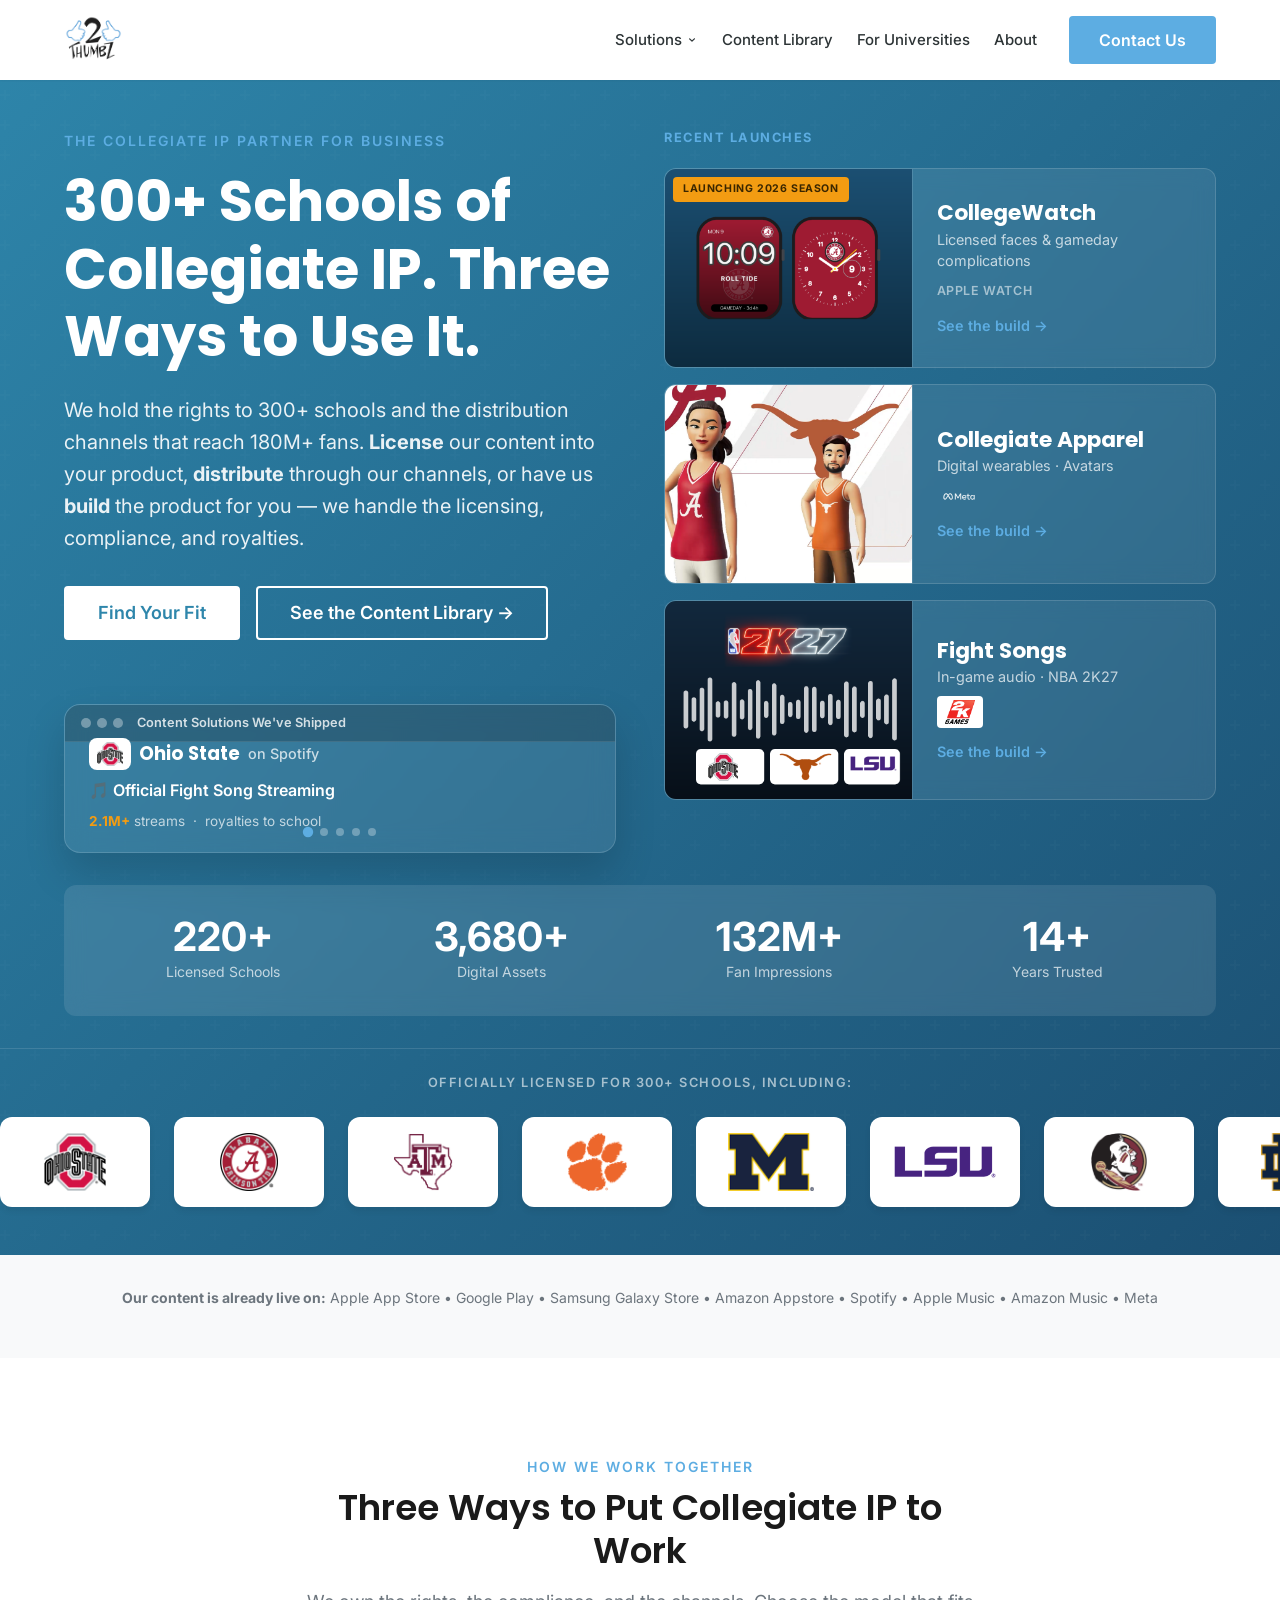
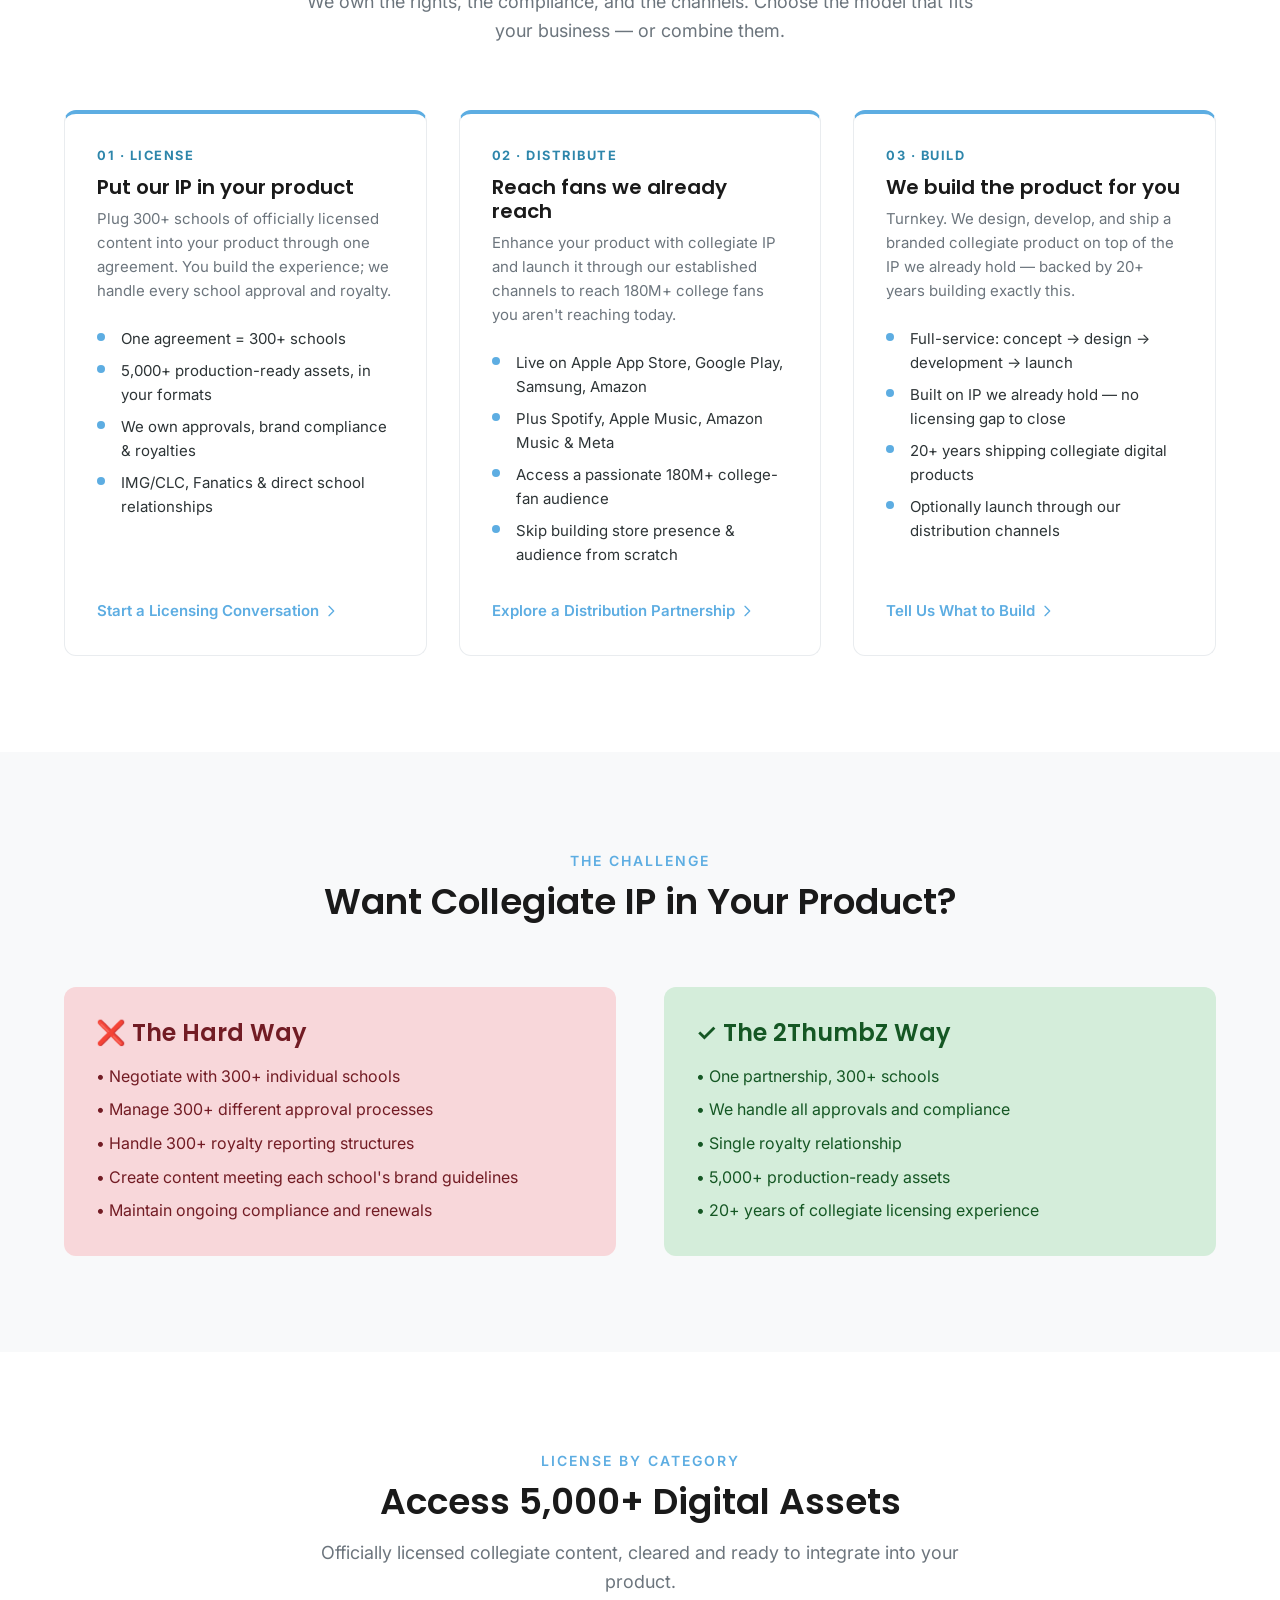
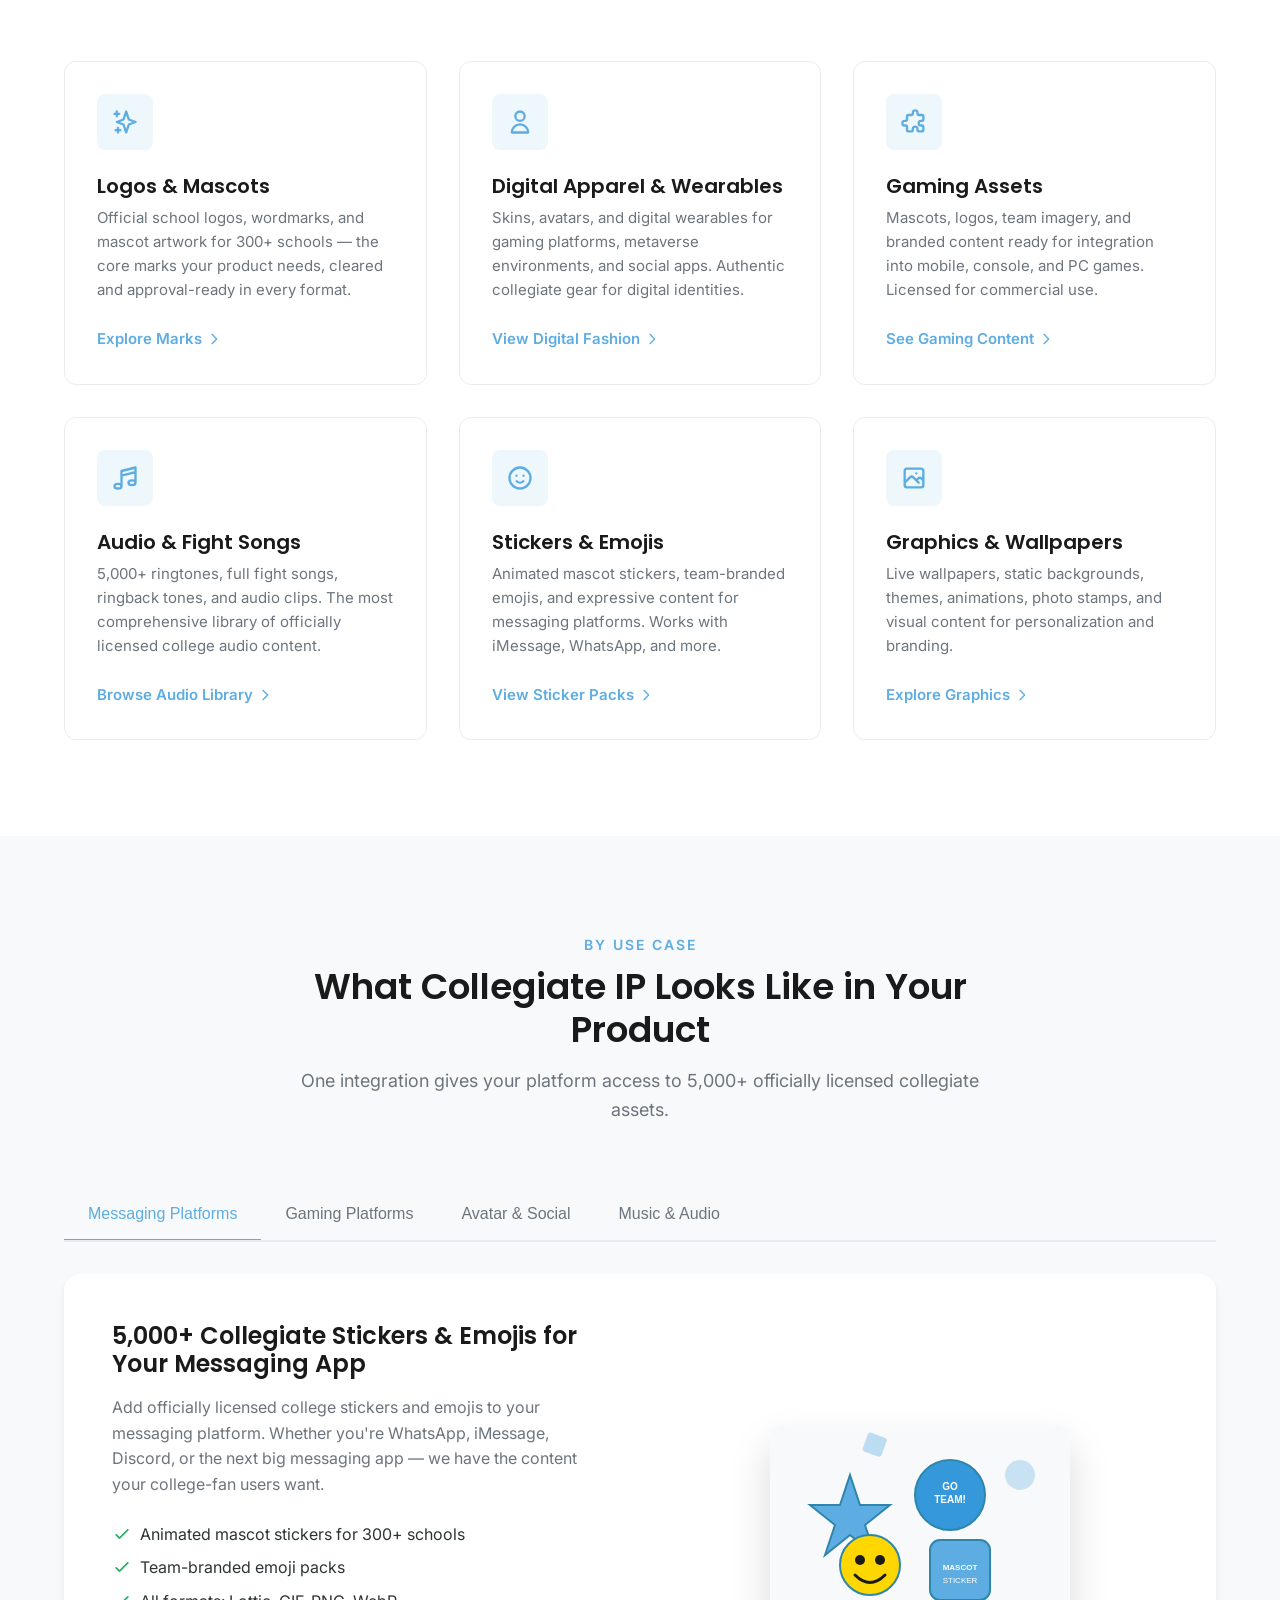
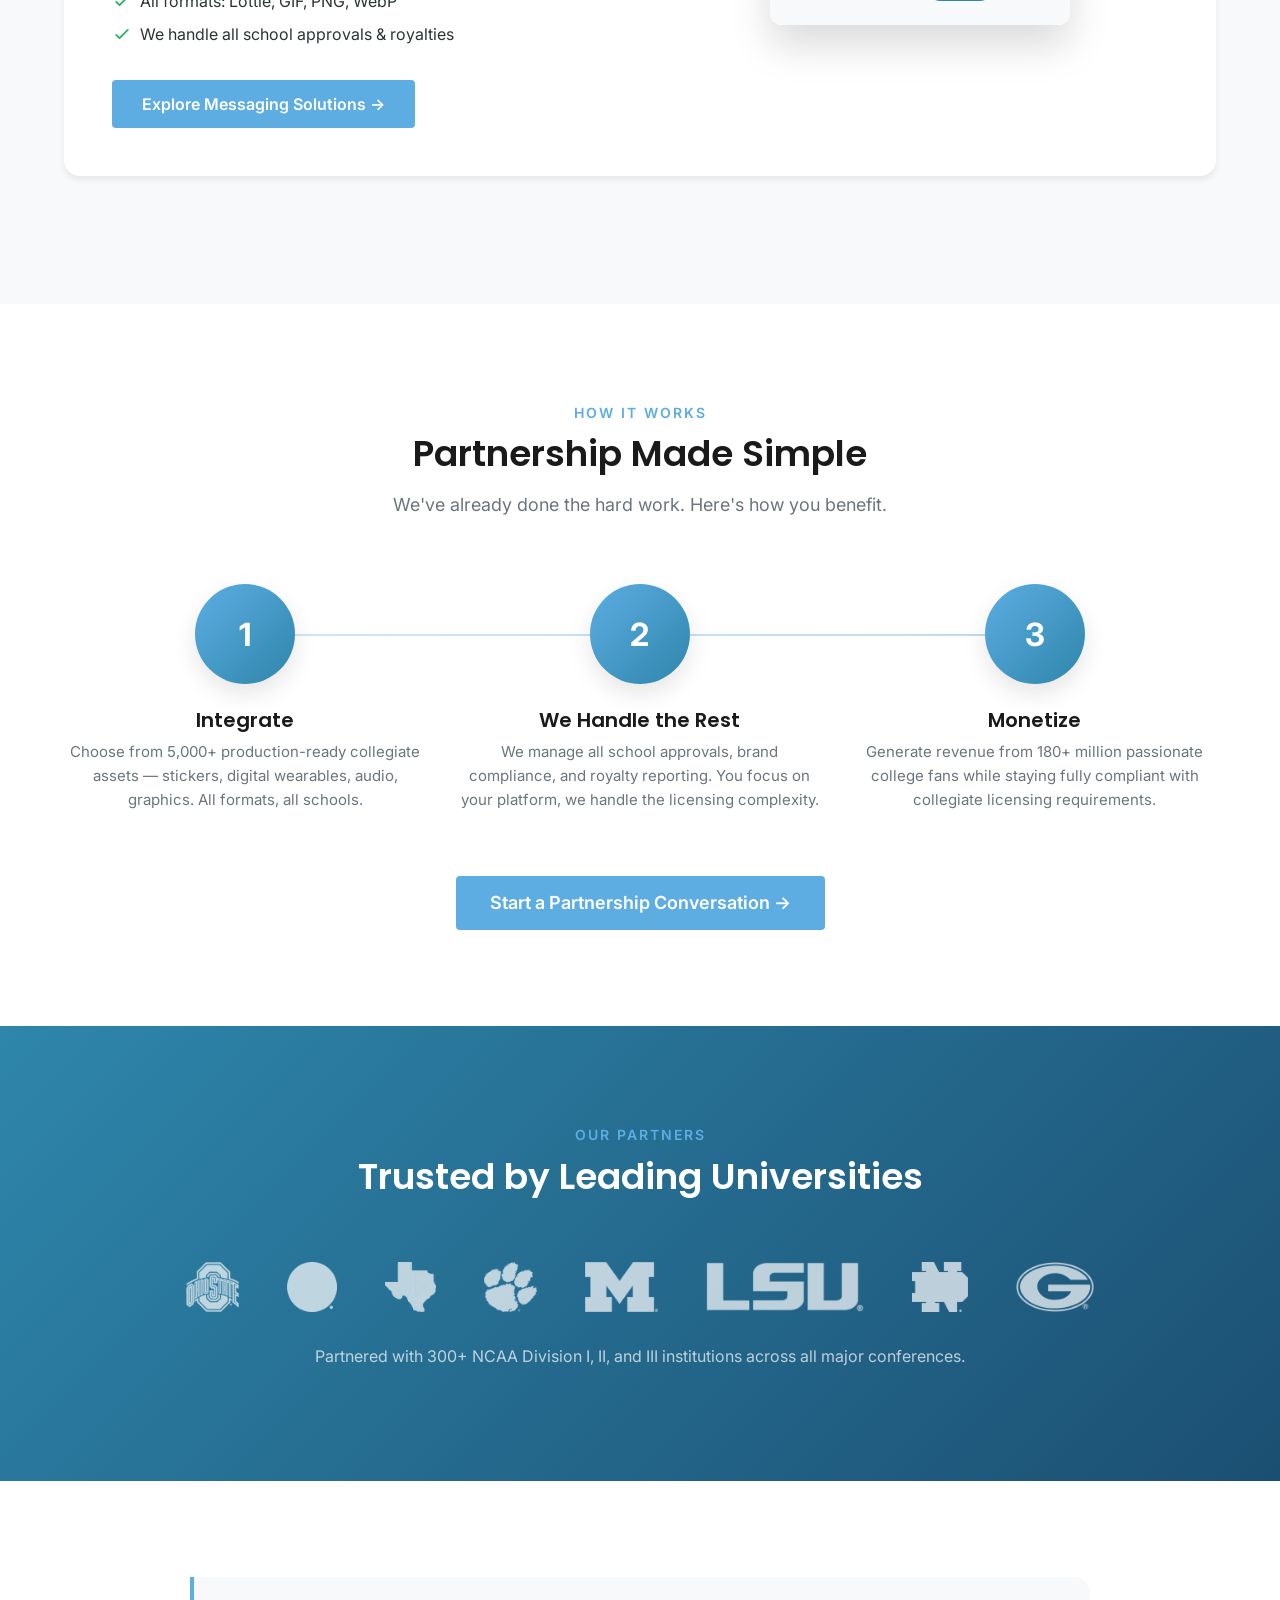
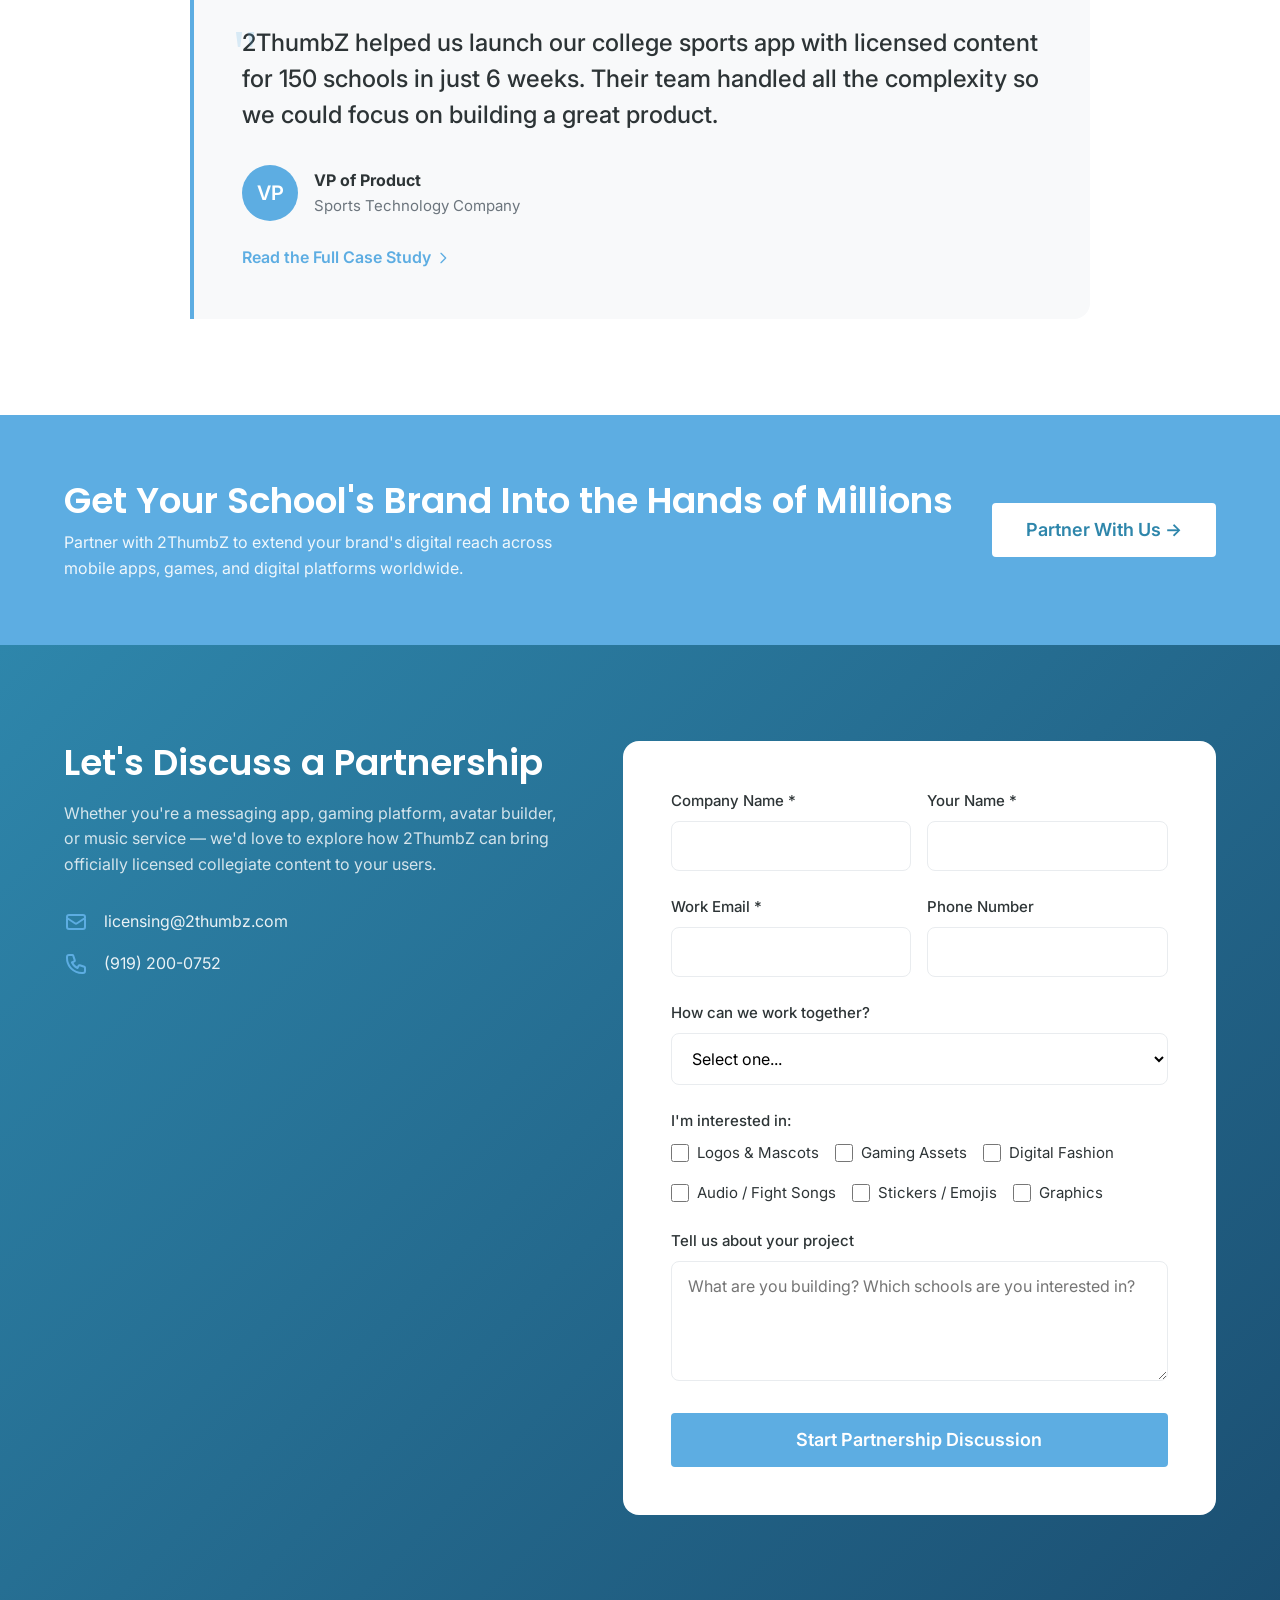
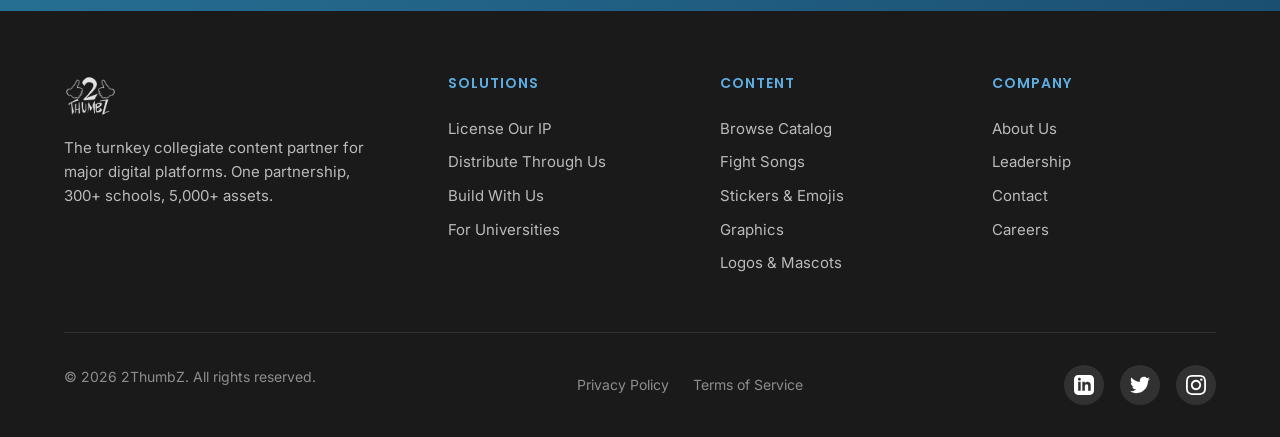
==== commit 05d3a53e: "Make the contact form actually work, with spam protection The form previously had action="#" and Jav" ====
--- a/index.html
+++ b/index.html
@@ -12,7 +12,7 @@
   <link href="https://fonts.googleapis.com/css2?family=Inter:wght@400;500;600;700&family=Poppins:wght@600;700&display=swap" rel="stylesheet">
 
   <!-- Styles -->
-  <link rel="stylesheet" href="css/styles.css?v=20260909124413">
+  <link rel="stylesheet" href="css/styles.css?v=20260909155627">
 
   <!-- Favicon -->
   <link rel="icon" type="image/svg+xml" href="images/favicon.svg">
@@ -740,7 +740,12 @@
           </div>
         </div>
 
-        <form class="contact-form" action="#" method="POST">
+        <form class="contact-form" action="/api/contact" method="POST">
+          <!-- Honeypot: hidden from humans, bots fill it in -->
+          <div class="hp-field" aria-hidden="true">
+            <label>Website<input type="text" name="website" tabindex="-1" autocomplete="off"></label>
+          </div>
+
           <div class="form-row">
             <div class="form-group">
               <label class="form-label" for="company">Company Name *</label>
@@ -804,6 +809,11 @@
             <textarea id="message" name="message" class="form-textarea" placeholder="What are you building? Which schools are you interested in?"></textarea>
           </div>
 
+          
+          <!-- Cloudflare Turnstile. Sitekey is public; the secret lives in Vercel env. -->
+          <div class="cf-turnstile form-group"
+               data-sitekey="0x4AAAAAAEuOntXvjZPsfZ3l"
+               data-theme="light"></div>
           <button type="submit" class="btn btn-primary form-submit btn-lg">Start Partnership Discussion</button>
         </form>
       </div>
@@ -879,6 +889,7 @@
   </footer>
 
   <!-- JavaScript -->
-  <script src="js/main.js?v=20260909124413"></script>
+  <script src="js/main.js?v=20260909155627"></script>
+  <script src="https://challenges.cloudflare.com/turnstile/v0/api.js" async defer></script>
 </body>
 </html>
--- a/css/styles.css
+++ b/css/styles.css
@@ -765,6 +765,28 @@
 .product-thumb--watch   { background: linear-gradient(135deg, #3498DB 0%, #1B4F72 100%); }
 .product-thumb--apparel { background: linear-gradient(135deg, #5DADE2 0%, #2E86AB 100%); }
 .product-thumb--songs   { background: linear-gradient(135deg, #F39C12 0%, #B9770E 100%); }
+
+/* Honeypot — visually and programmatically hidden, but still submitted.
+   Not display:none, since some bots skip those. */
+.hp-field {
+  position: absolute;
+  left: -9999px;
+  width: 1px;
+  height: 1px;
+  overflow: hidden;
+}
+
+/* Delivery failure notice — shown only when the server did NOT accept it */
+.form-error-box {
+  background: #fdecea;
+  border: 1px solid #f5c2c0;
+  color: #8a1c13;
+  border-radius: var(--radius-md);
+  padding: var(--space-md);
+  margin-bottom: var(--space-md);
+  font-size: 0.9375rem;
+  line-height: 1.5;
+}
 
 /* Runtime-rendered phone number — inherits the contact row's styling */
 .phone-link {
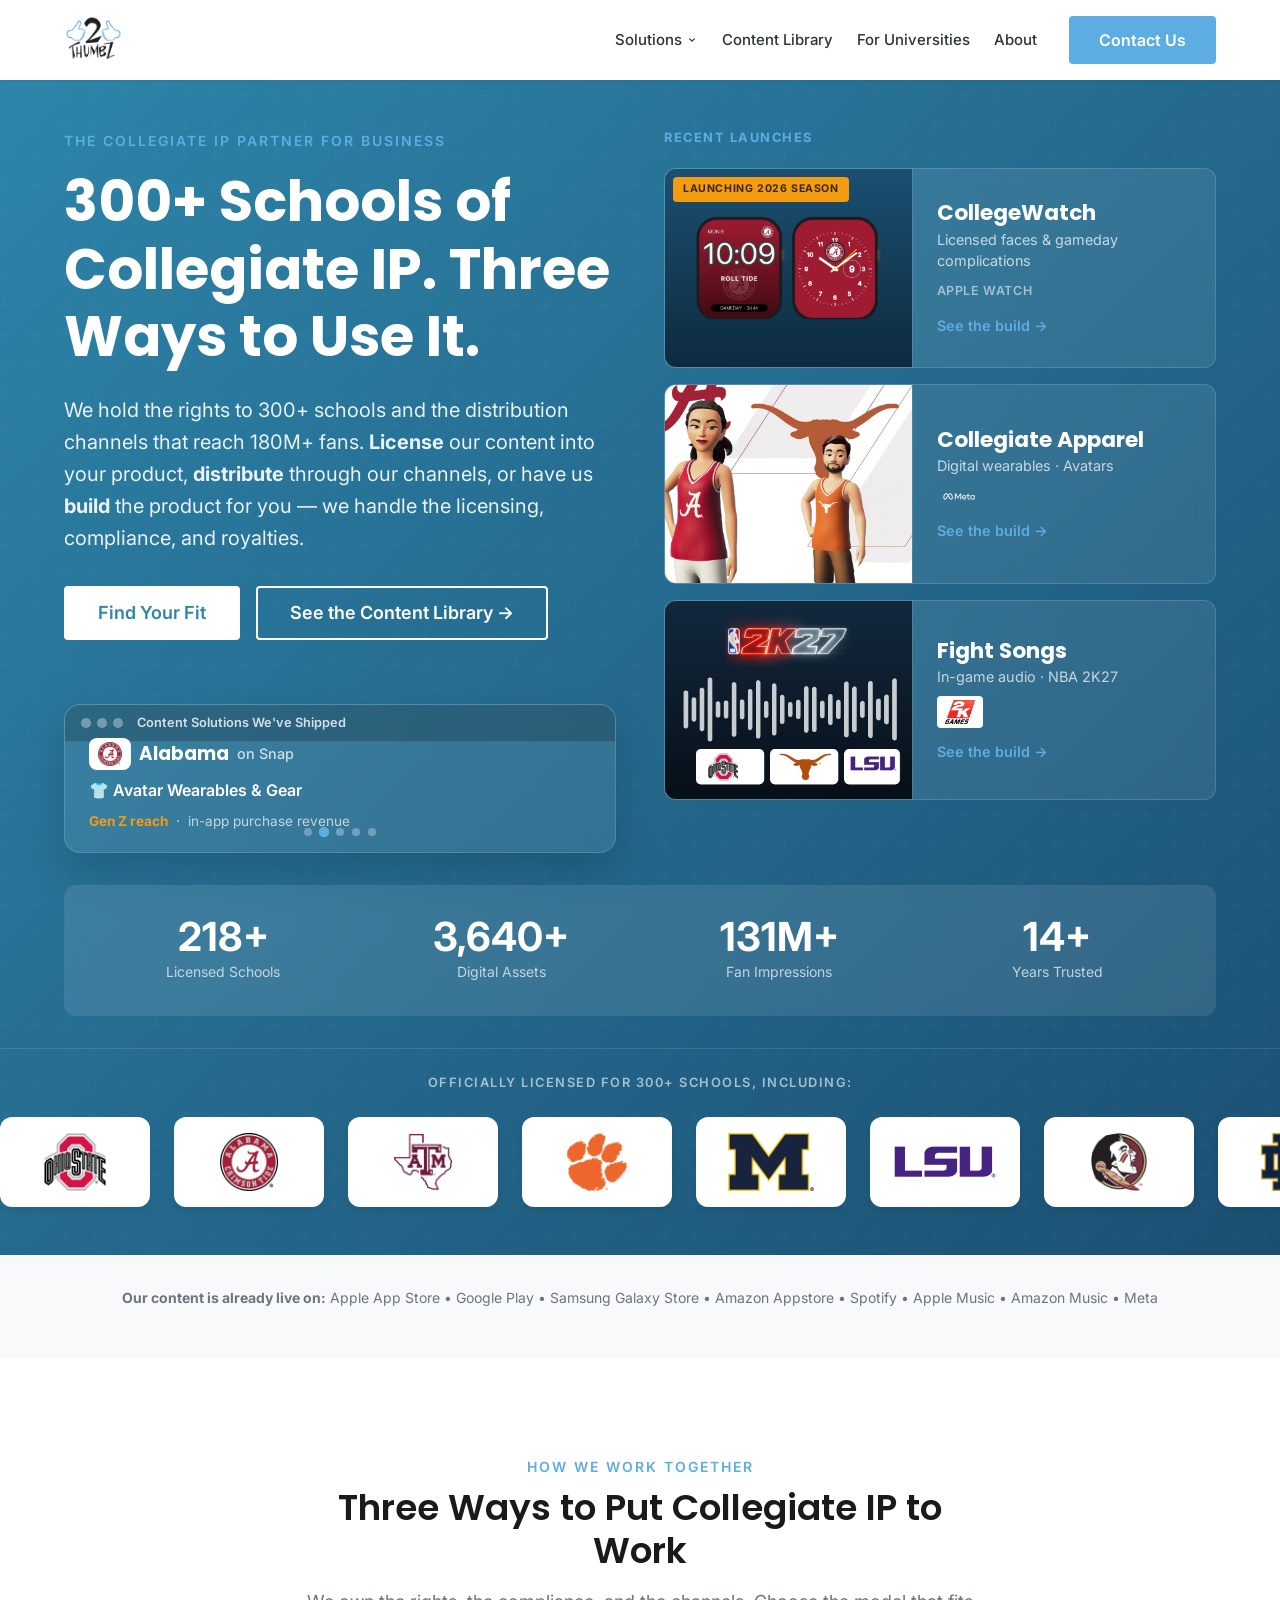
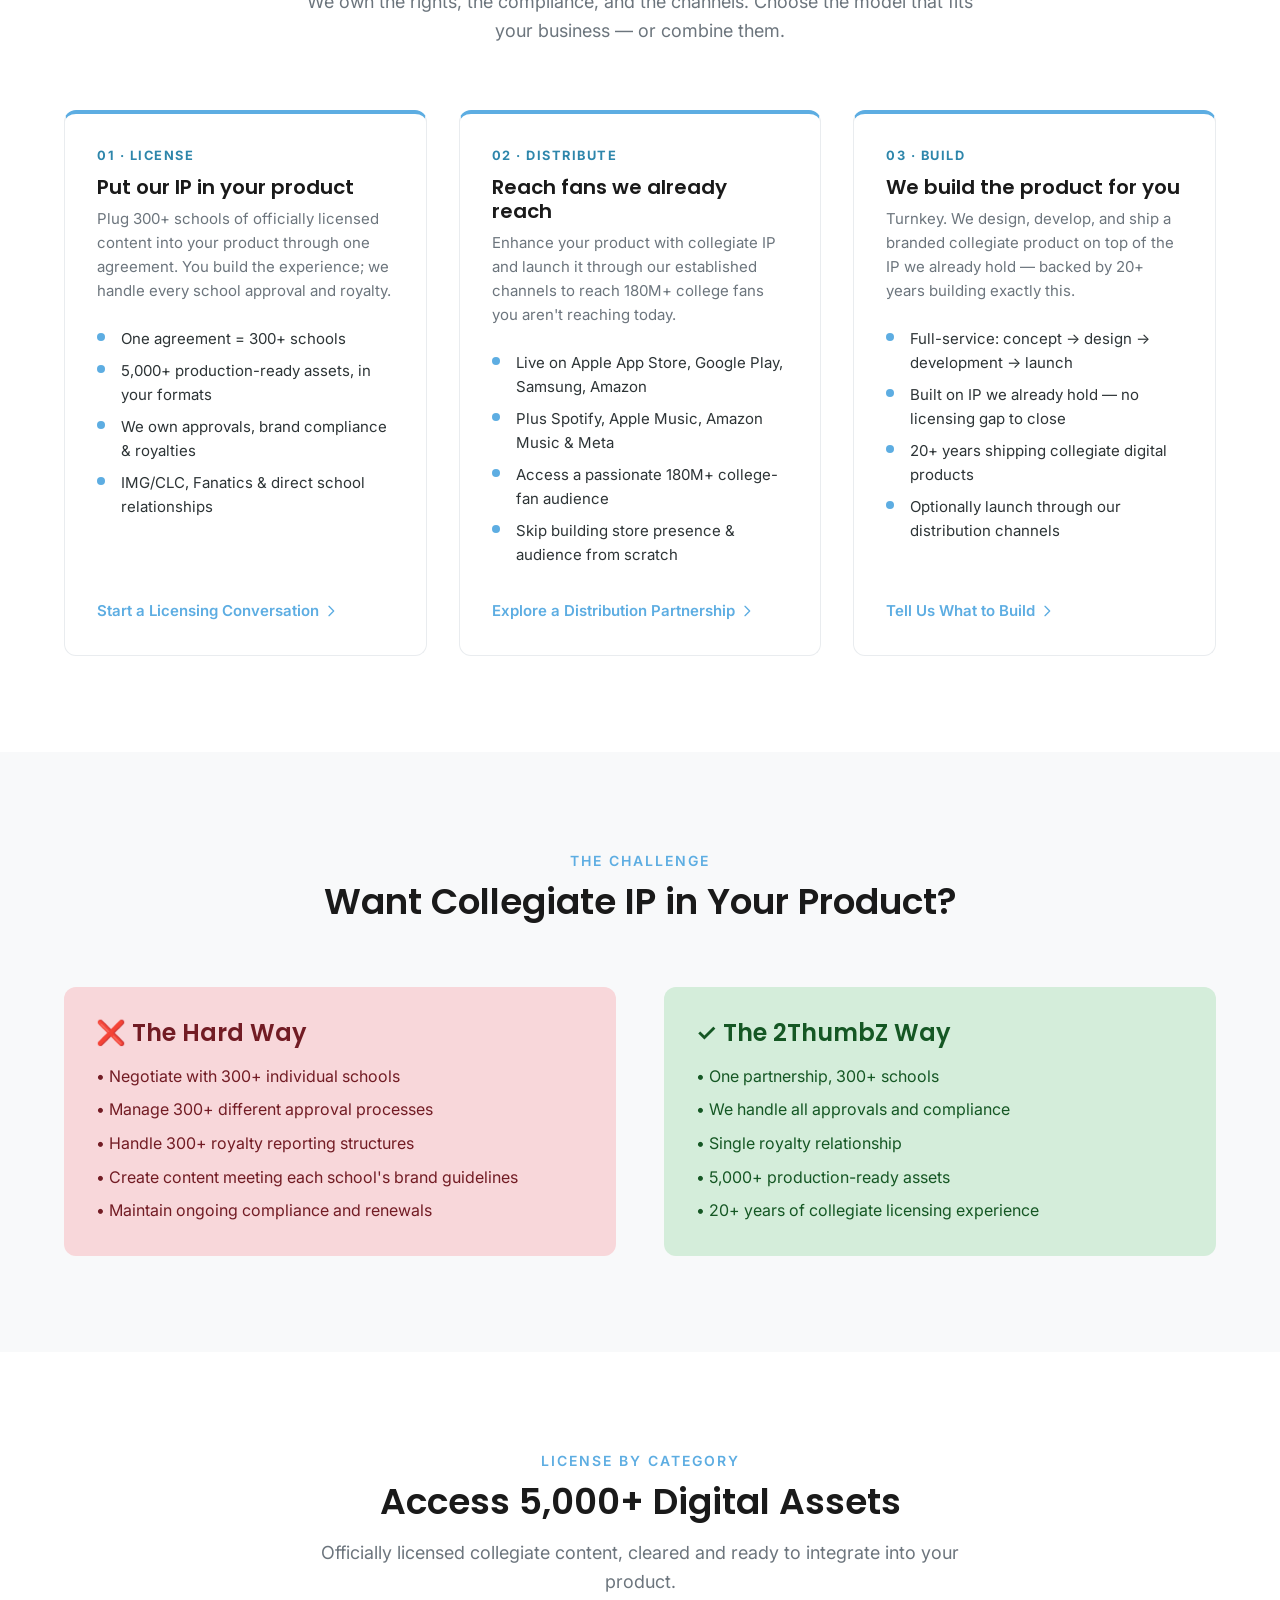
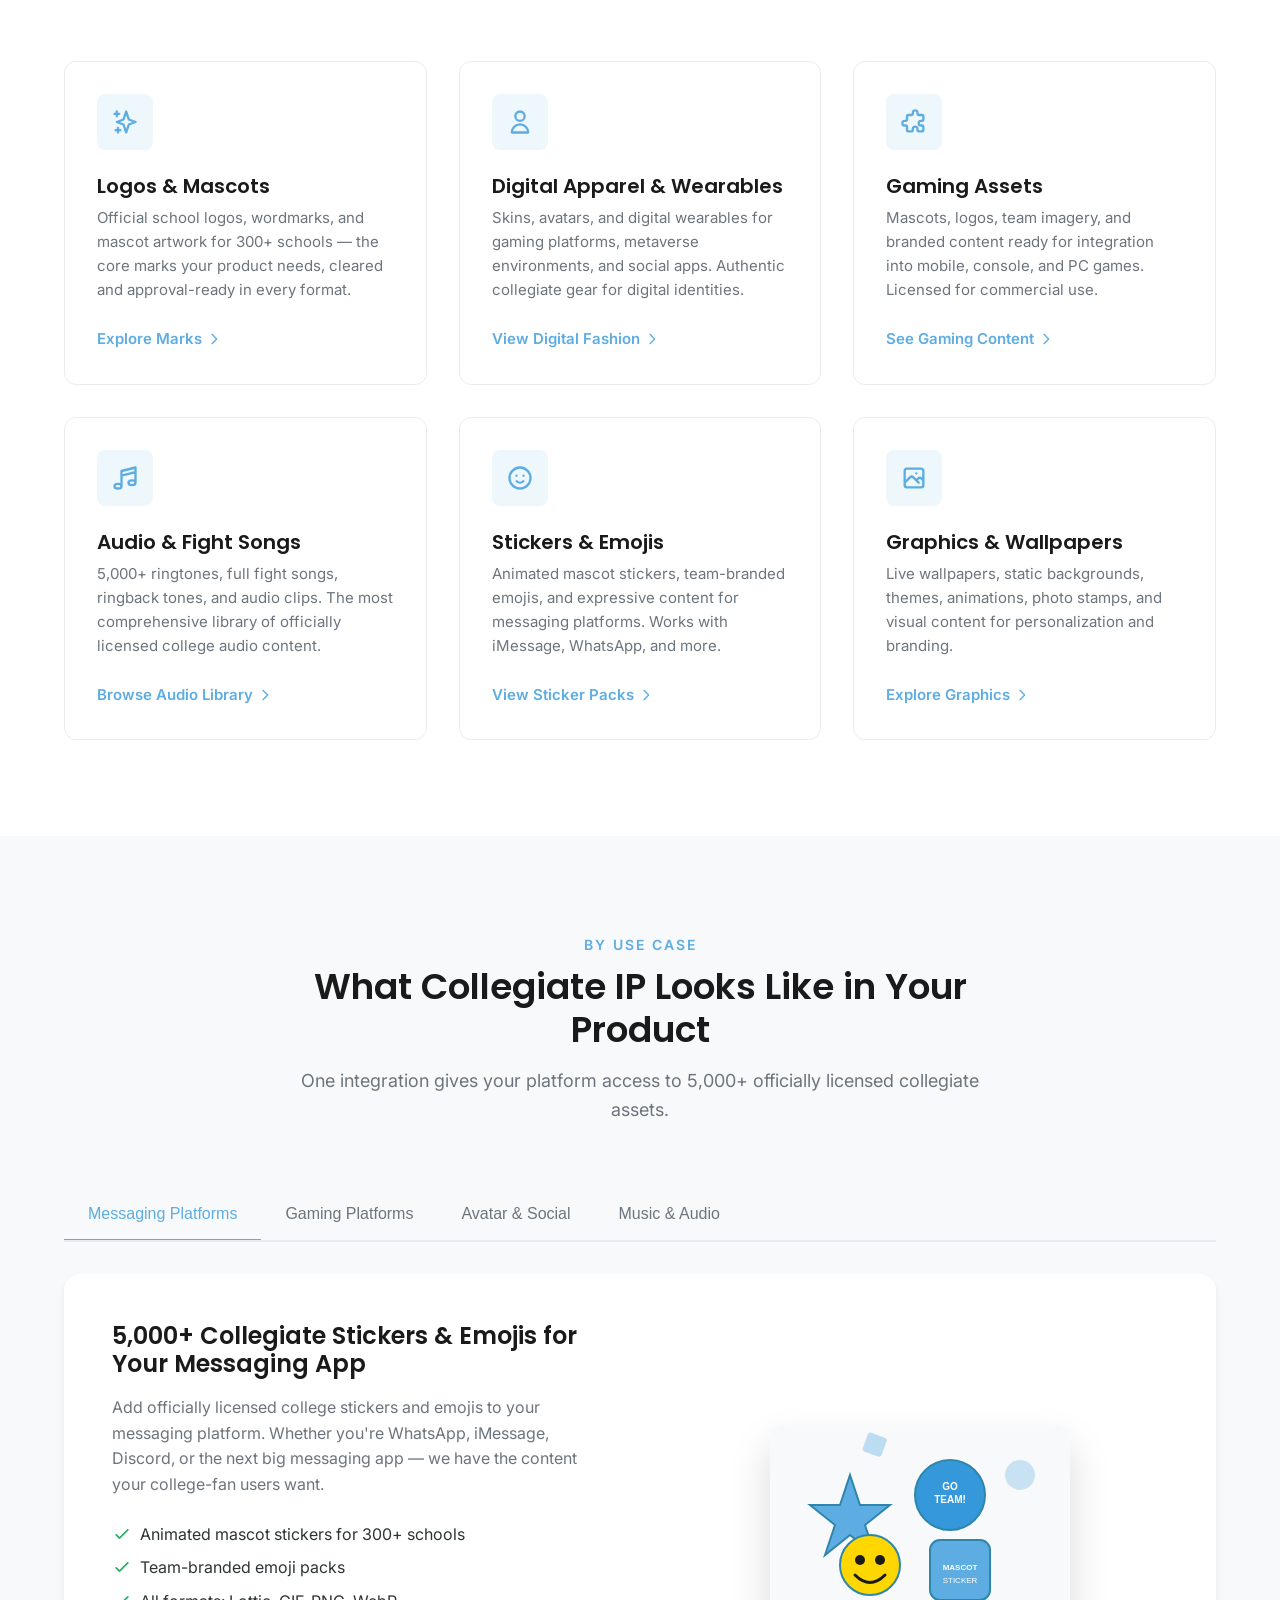
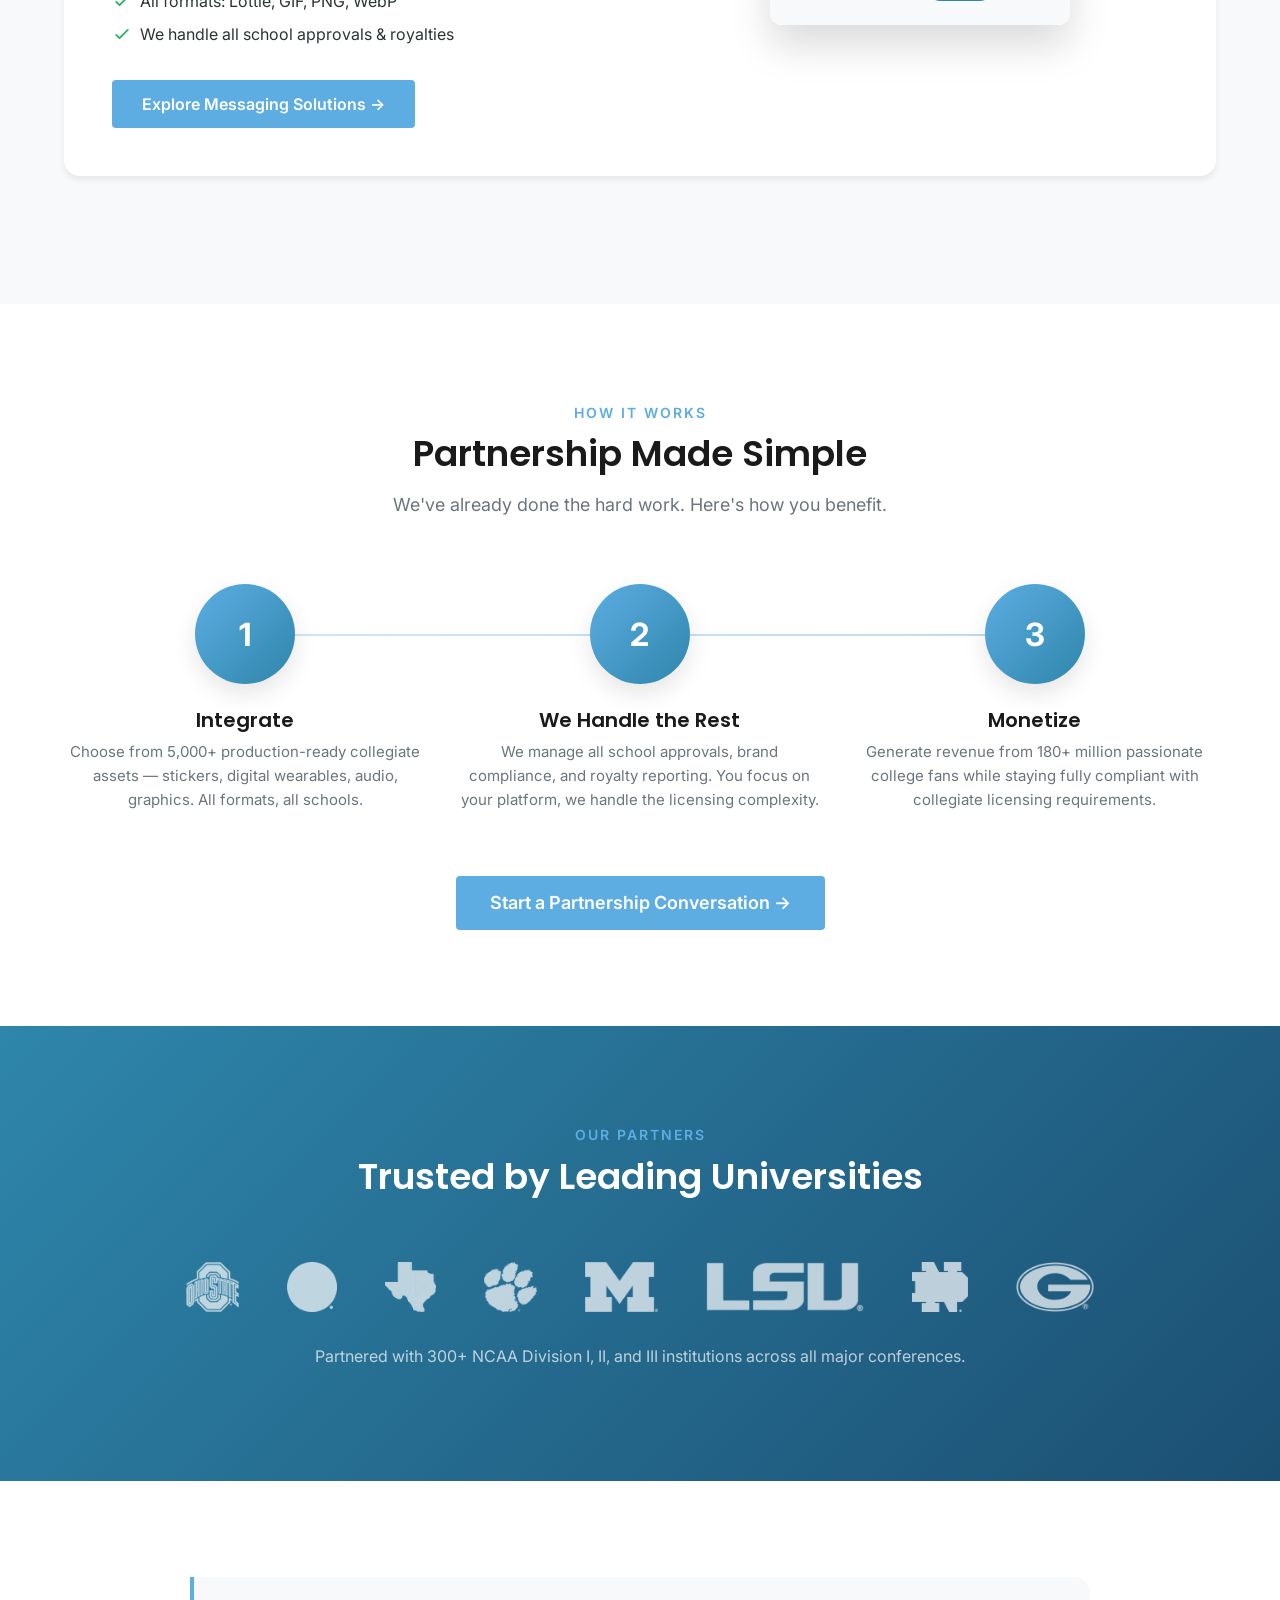
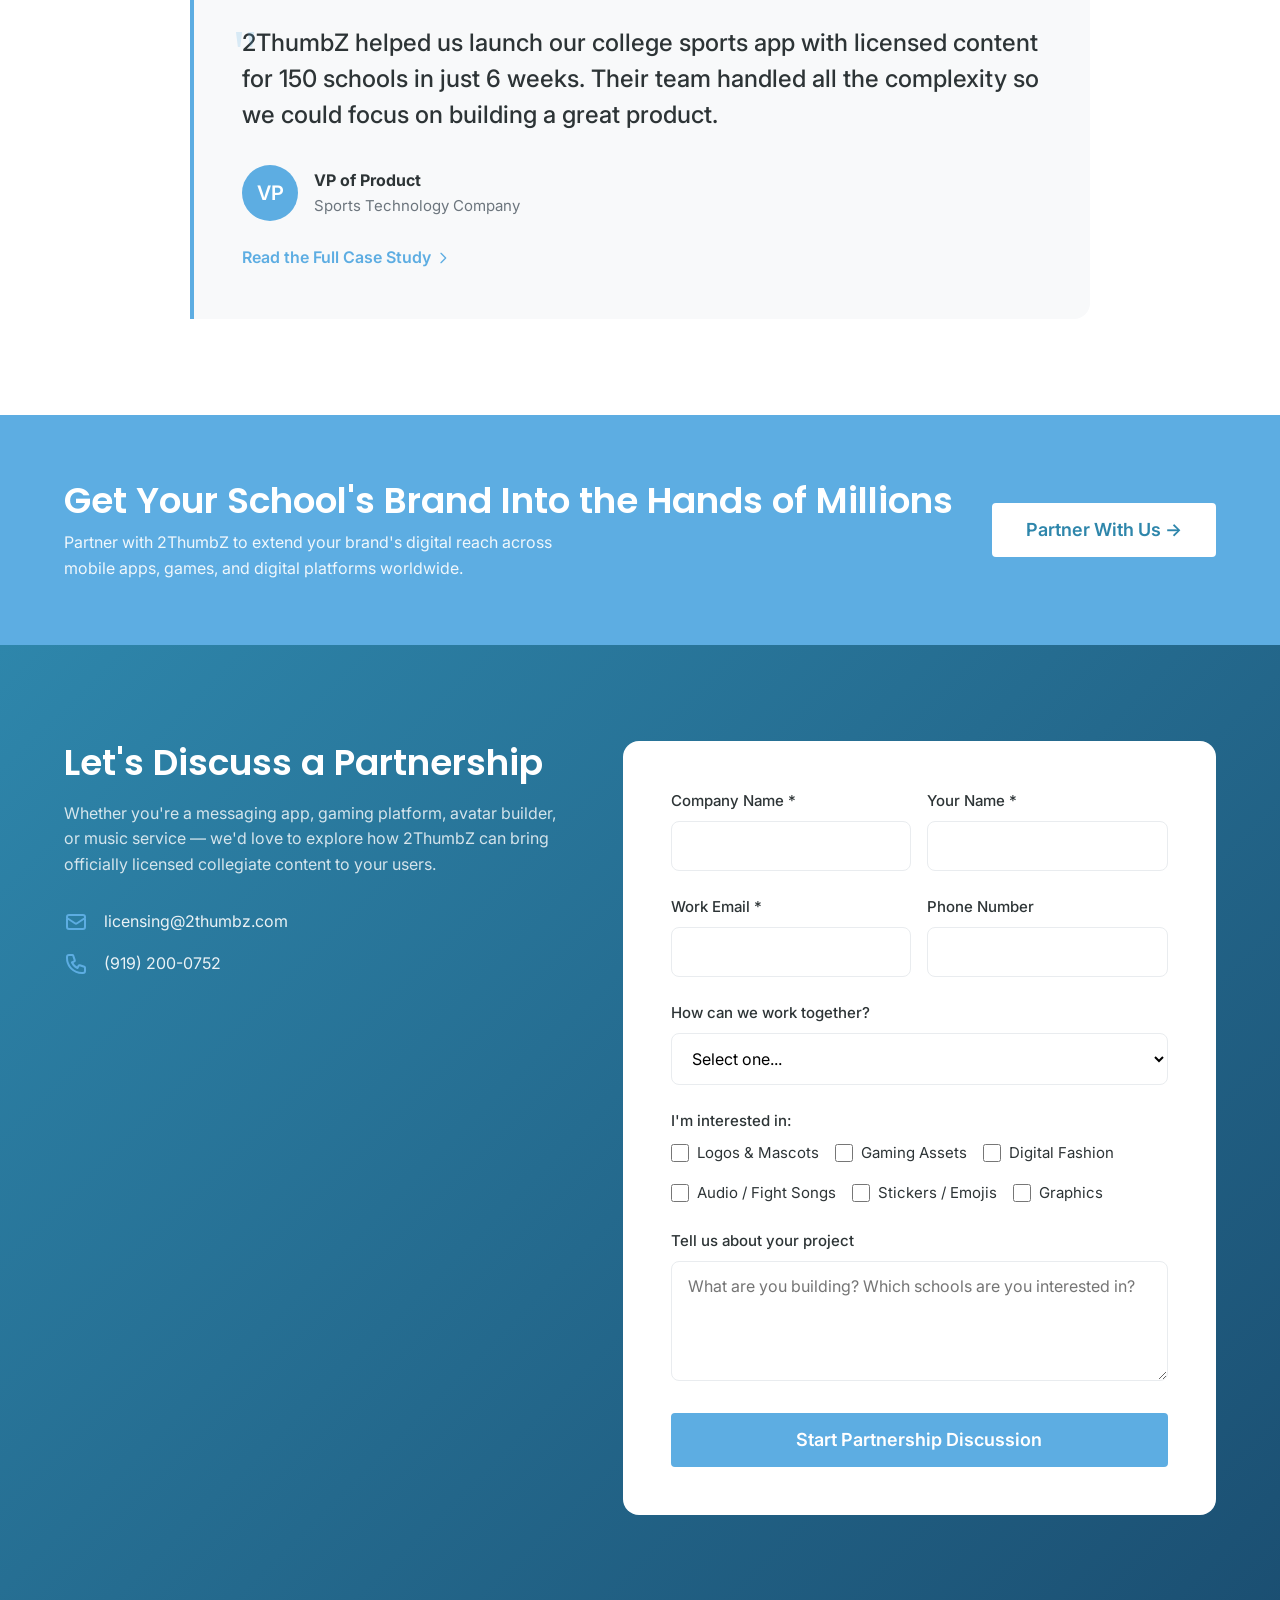
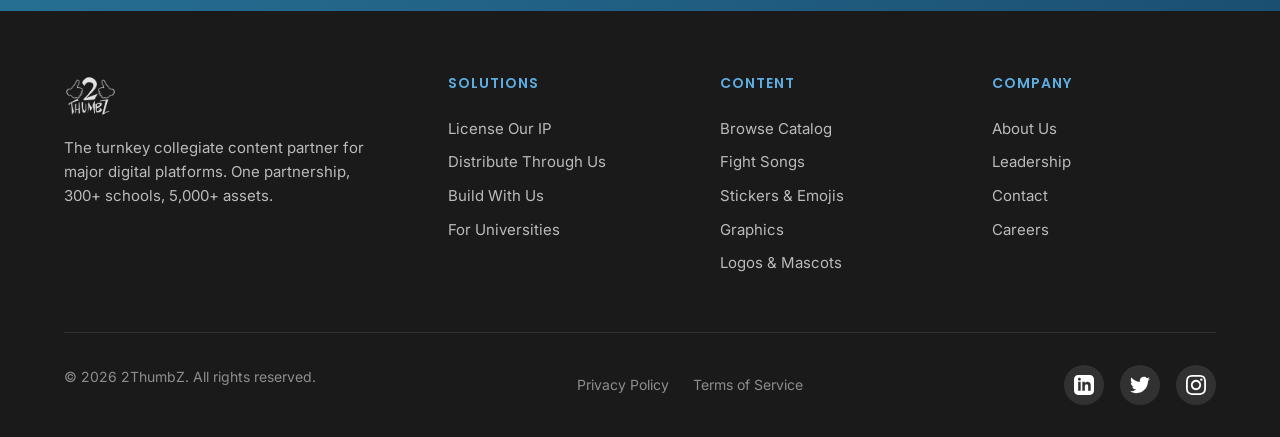
==== commit 0ff6f48d: "Write the For Universities page (was a 0-byte file) universities.html was empty but linked from the " ====
--- a/index.html
+++ b/index.html
@@ -12,7 +12,7 @@
   <link href="https://fonts.googleapis.com/css2?family=Inter:wght@400;500;600;700&family=Poppins:wght@600;700&display=swap" rel="stylesheet">
 
   <!-- Styles -->
-  <link rel="stylesheet" href="css/styles.css?v=20260909155627">
+  <link rel="stylesheet" href="css/styles.css?v=20260910094822">
 
   <!-- Favicon -->
   <link rel="icon" type="image/svg+xml" href="images/favicon.svg">
@@ -889,7 +889,7 @@
   </footer>
 
   <!-- JavaScript -->
-  <script src="js/main.js?v=20260909155627"></script>
+  <script src="js/main.js?v=20260910094822"></script>
   <script src="https://challenges.cloudflare.com/turnstile/v0/api.js" async defer></script>
 </body>
 </html>
--- a/css/styles.css
+++ b/css/styles.css
@@ -765,6 +765,48 @@
 .product-thumb--watch   { background: linear-gradient(135deg, #3498DB 0%, #1B4F72 100%); }
 .product-thumb--apparel { background: linear-gradient(135deg, #5DADE2 0%, #2E86AB 100%); }
 .product-thumb--songs   { background: linear-gradient(135deg, #F39C12 0%, #B9770E 100%); }
+
+/* Stats bar on a light section (universities page) */
+.stats-bar--light {
+  background: var(--white);
+  border: 1px solid var(--lighter-gray);
+  margin-top: var(--space-3xl);
+}
+
+.stats-bar--light .stat-number { color: var(--dark-blue); }
+.stats-bar--light .stat-label  { color: var(--medium-gray); }
+
+/* Licensing agency marks — text stand-ins until the real logos are supplied */
+.partner-marks {
+  display: flex;
+  flex-wrap: wrap;
+  align-items: center;
+  justify-content: center;
+  gap: var(--space-2xl);
+  margin-top: var(--space-lg);
+}
+
+.partner-mark {
+  font-family: var(--font-heading);
+  font-weight: 700;
+  font-size: 1.5rem;
+  letter-spacing: 0.5px;
+  color: var(--dark-blue);
+  background: var(--white);
+  border: 1px solid var(--lighter-gray);
+  border-radius: var(--radius-lg);
+  padding: var(--space-lg) var(--space-2xl);
+  box-shadow: var(--shadow-sm);
+}
+
+.partner-marks img {
+  height: 54px;
+  width: auto;
+  background: var(--white);
+  border-radius: var(--radius-lg);
+  padding: var(--space-md) var(--space-lg);
+  box-shadow: var(--shadow-sm);
+}
 
 /* Honeypot — visually and programmatically hidden, but still submitted.
    Not display:none, since some bots skip those. */
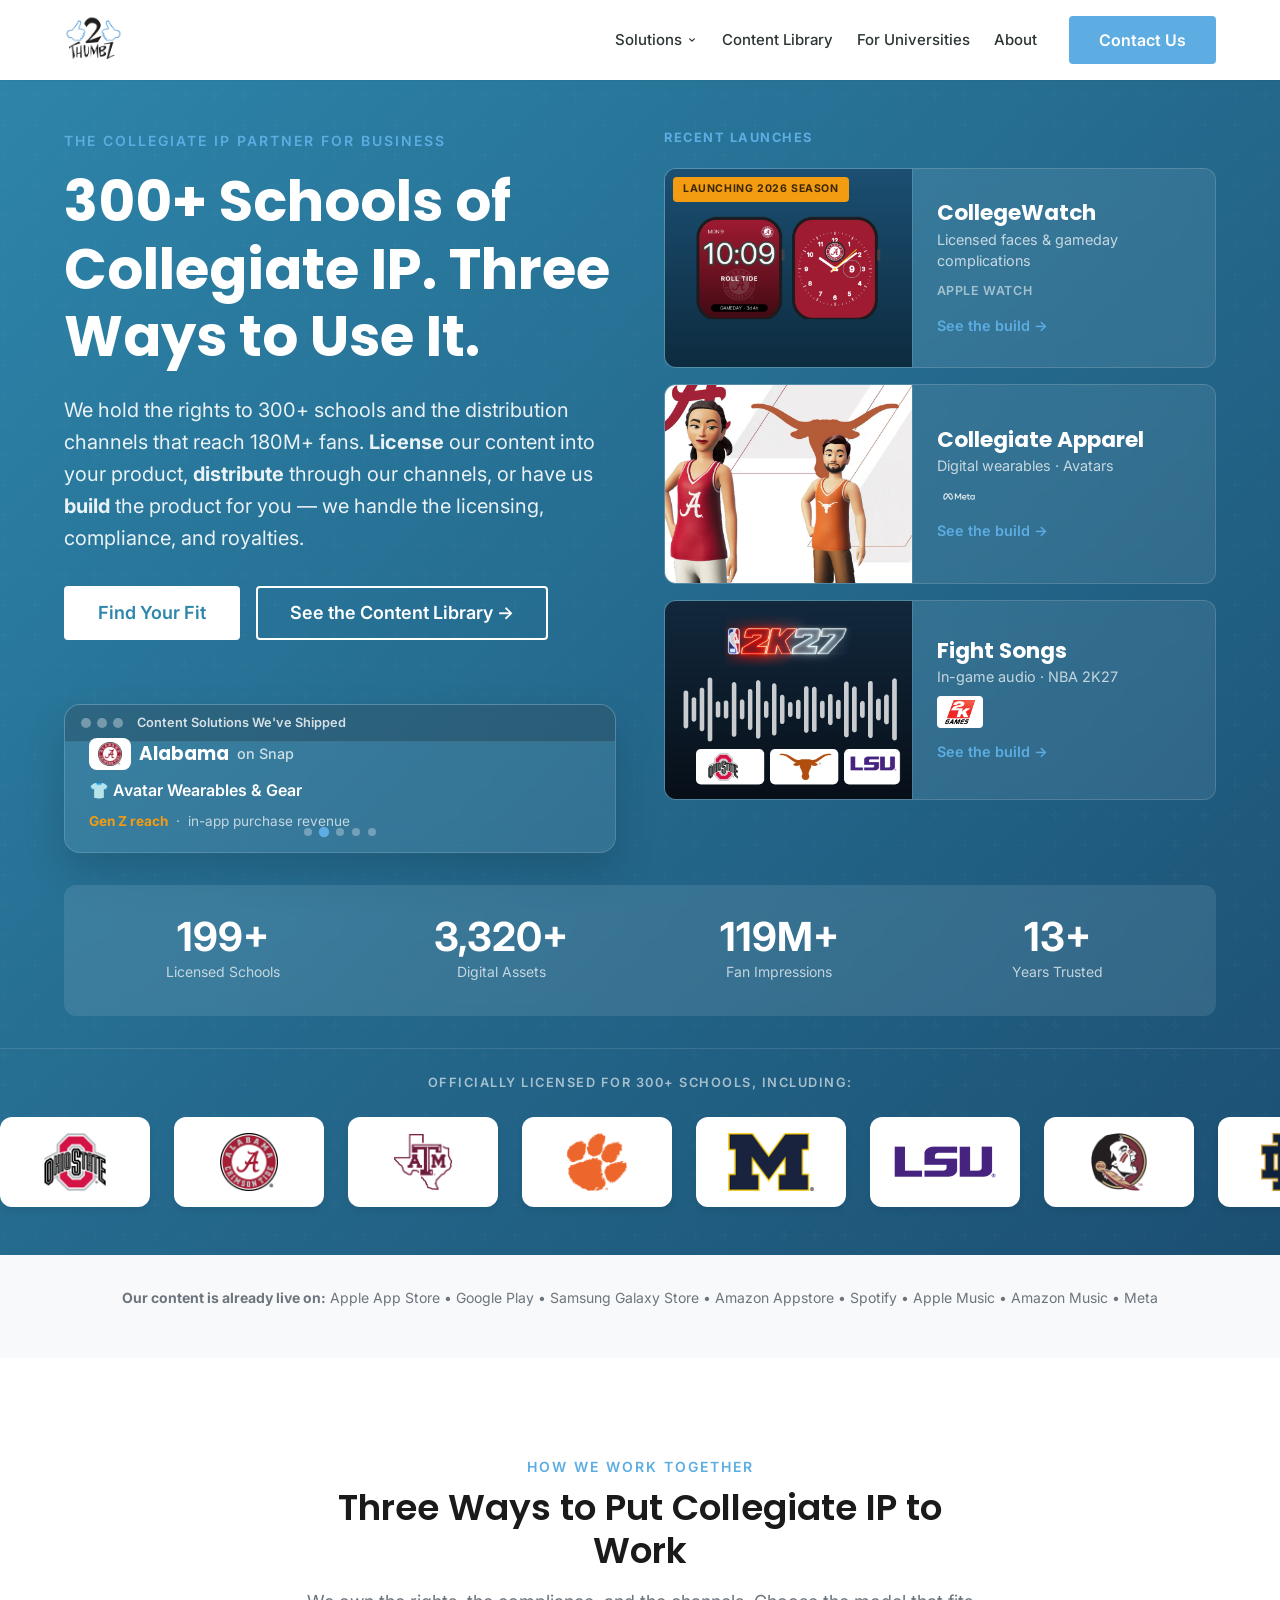
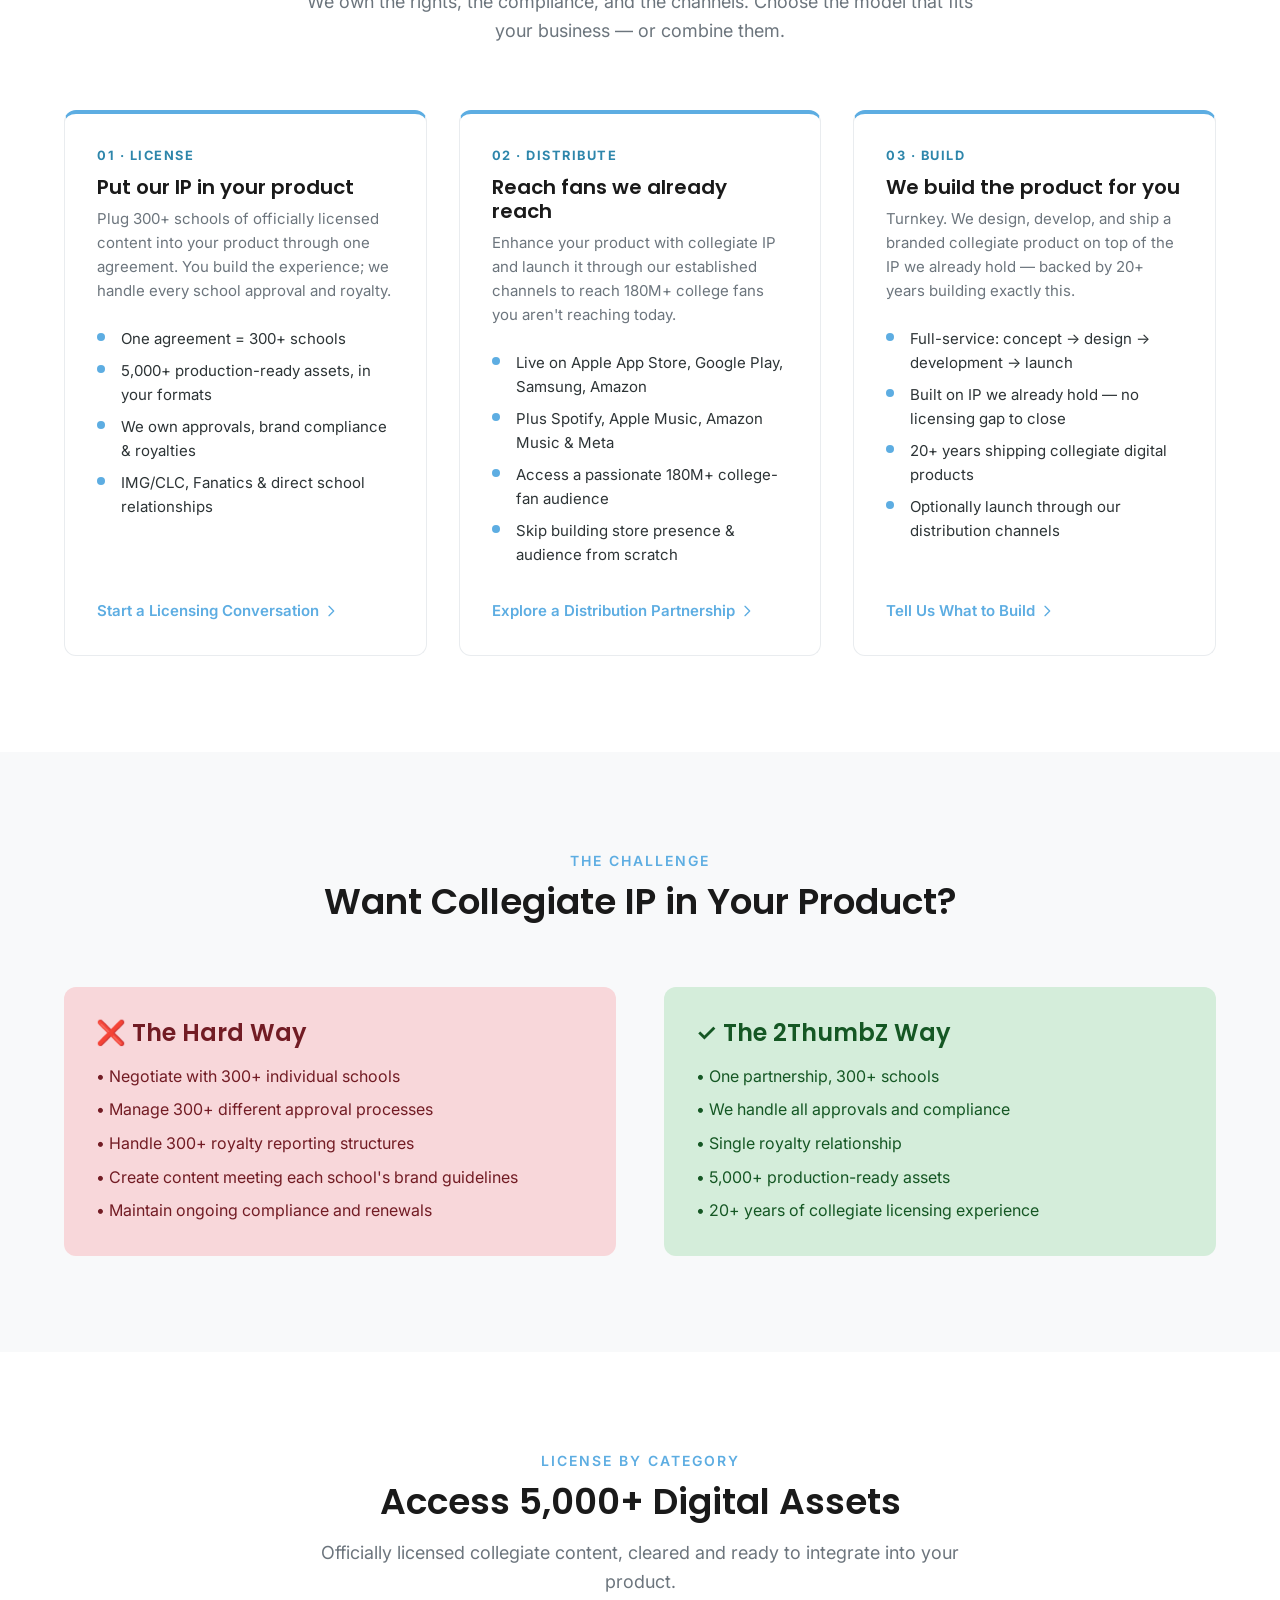
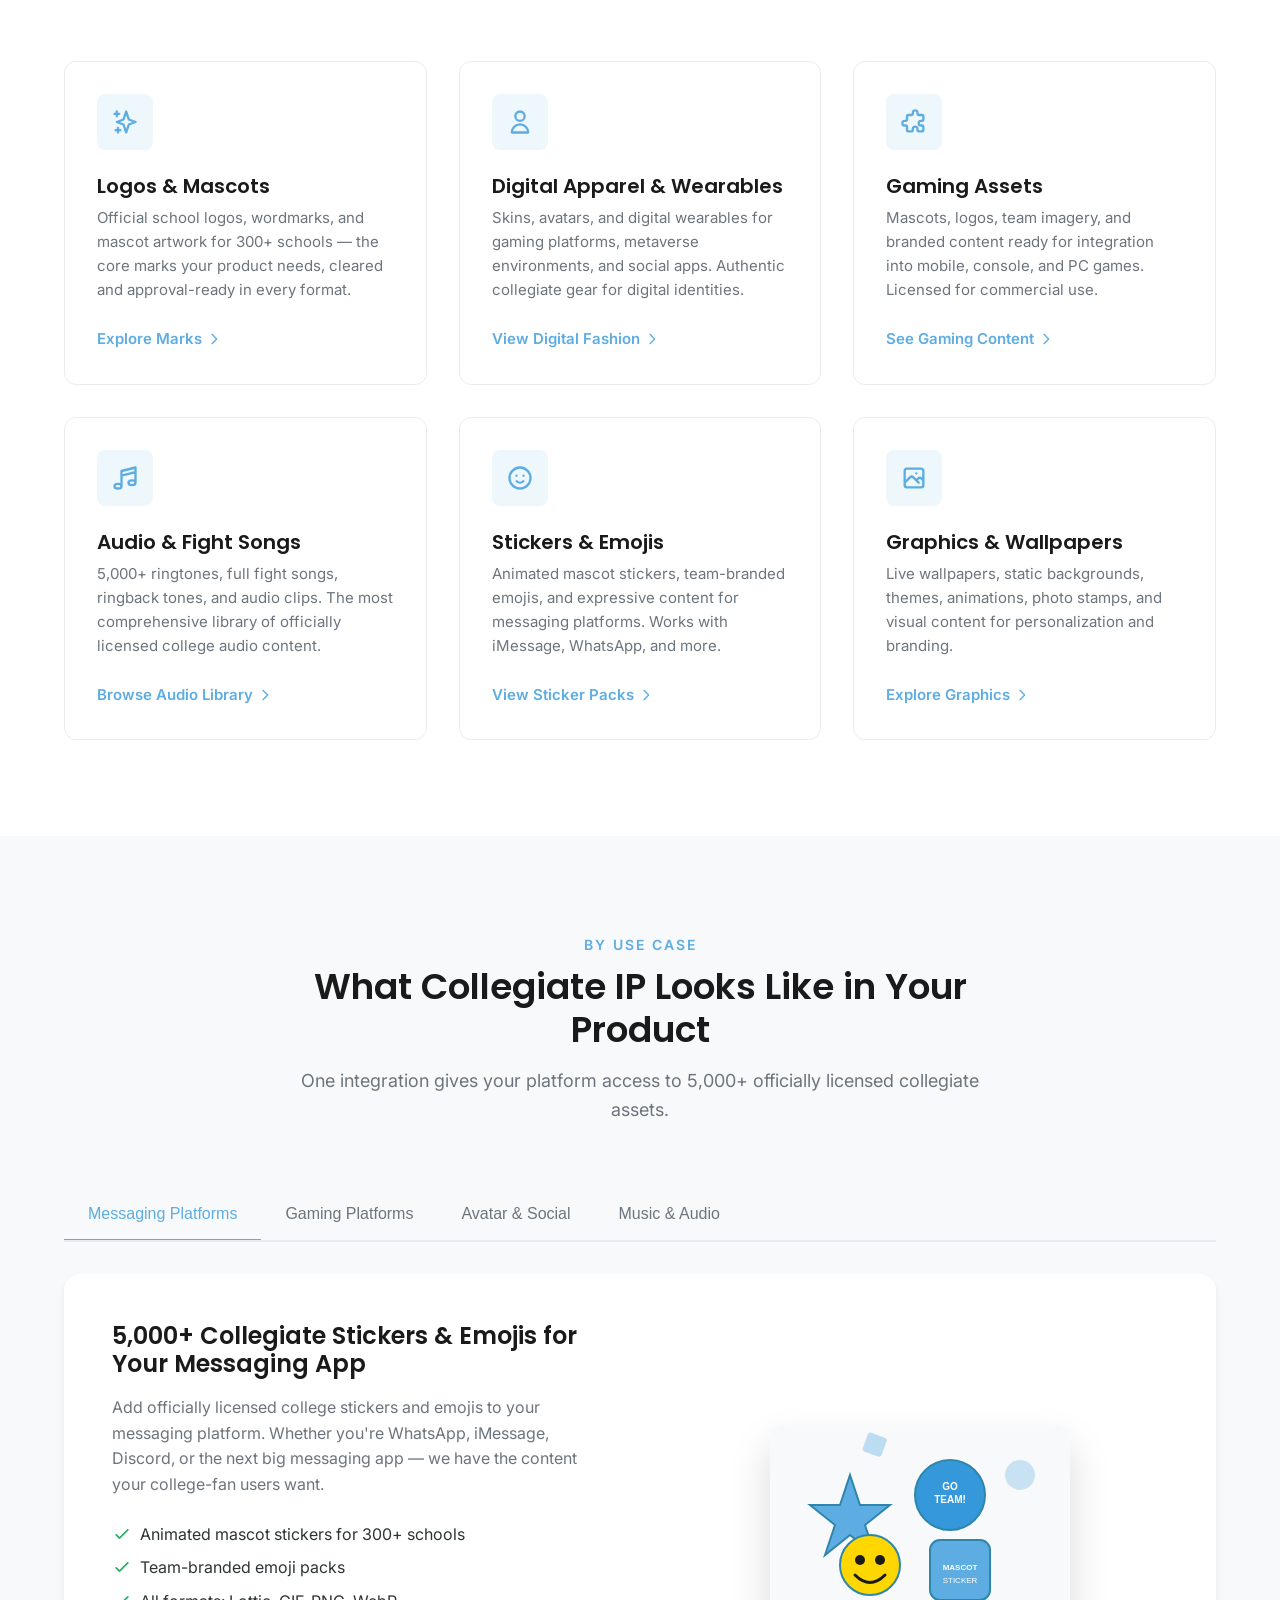
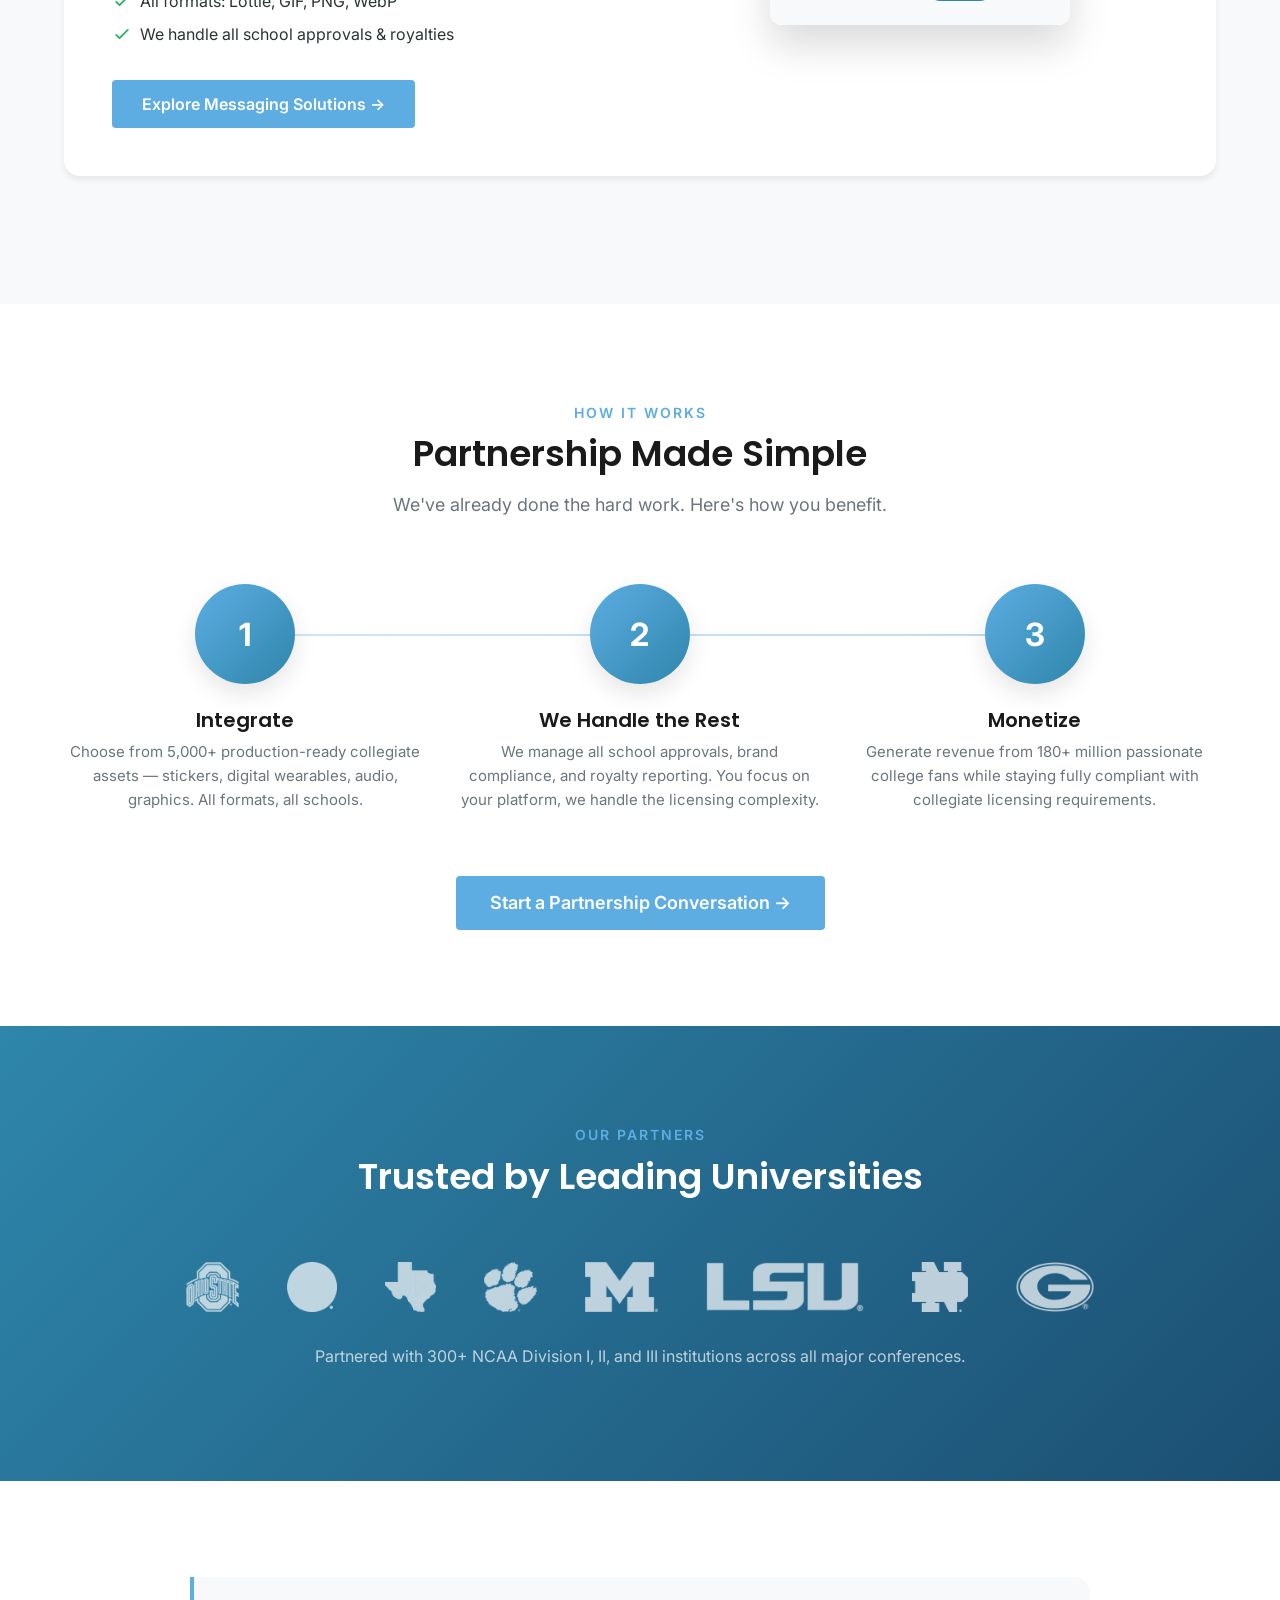
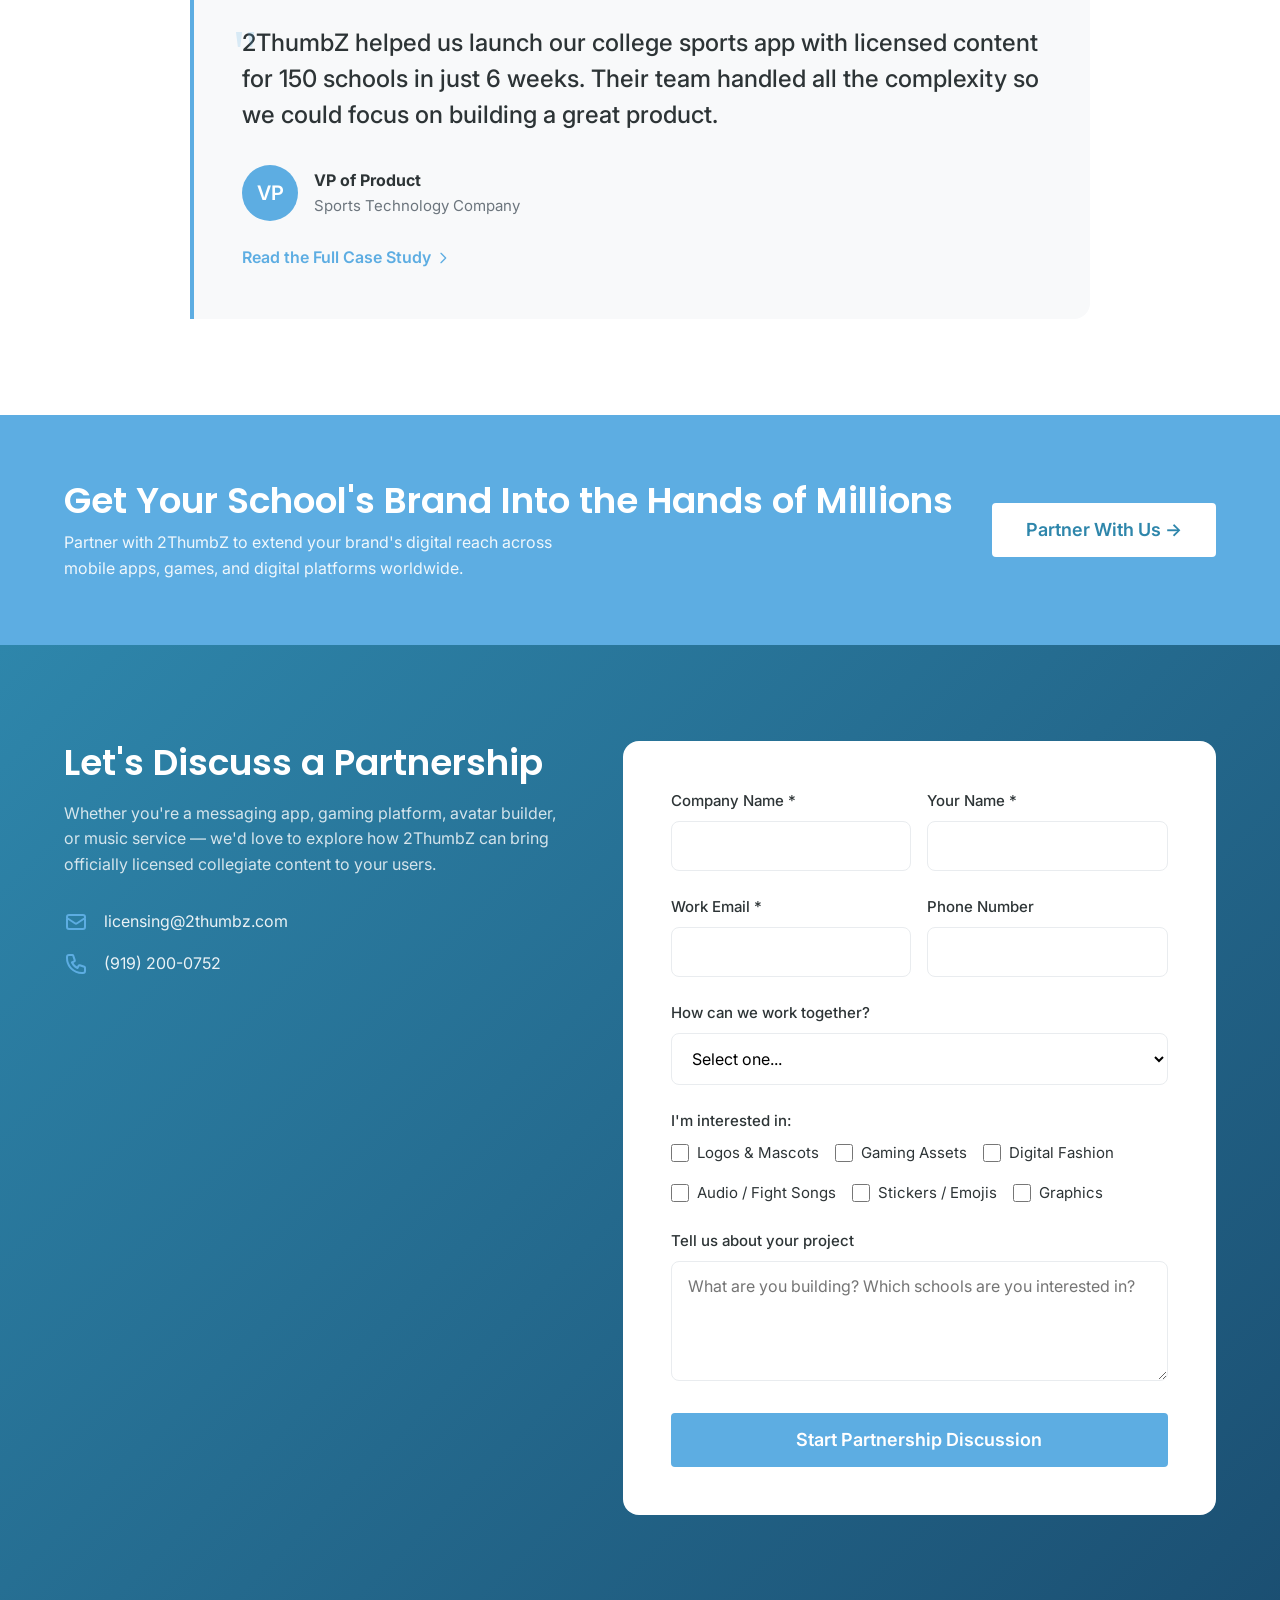
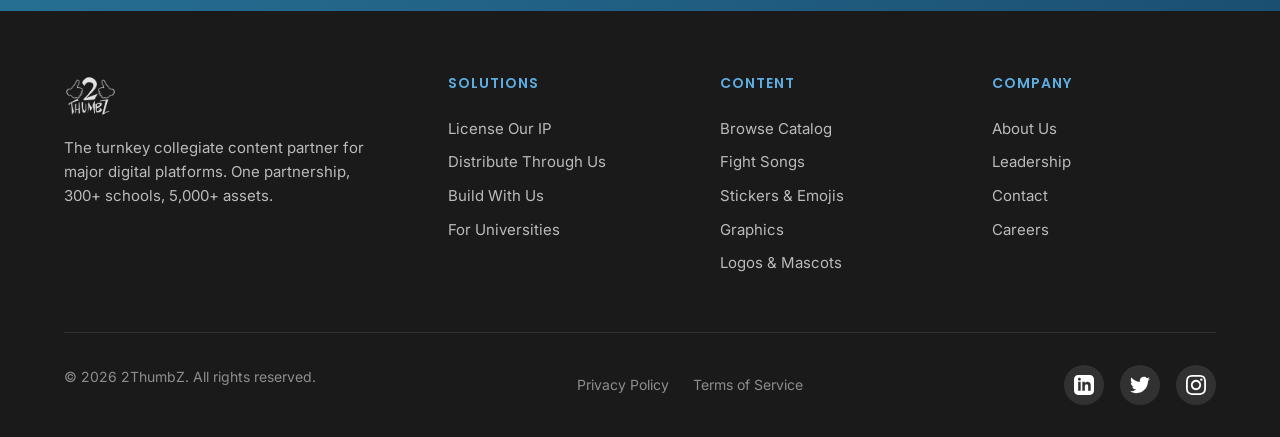
==== commit 8987ccc8: "Broaden channel claims to include Samsung, Amazon and Meta The "118 live apps" figure is verified ag" ====
--- a/index.html
+++ b/index.html
@@ -12,7 +12,7 @@
   <link href="https://fonts.googleapis.com/css2?family=Inter:wght@400;500;600;700&family=Poppins:wght@600;700&display=swap" rel="stylesheet">
 
   <!-- Styles -->
-  <link rel="stylesheet" href="css/styles.css?v=20260910094822">
+  <link rel="stylesheet" href="css/styles.css?v=20260910134808">
 
   <!-- Favicon -->
   <link rel="icon" type="image/svg+xml" href="images/favicon.svg">
@@ -889,7 +889,7 @@
   </footer>
 
   <!-- JavaScript -->
-  <script src="js/main.js?v=20260910094822"></script>
+  <script src="js/main.js?v=20260910134808"></script>
   <script src="https://challenges.cloudflare.com/turnstile/v0/api.js" async defer></script>
 </body>
 </html>
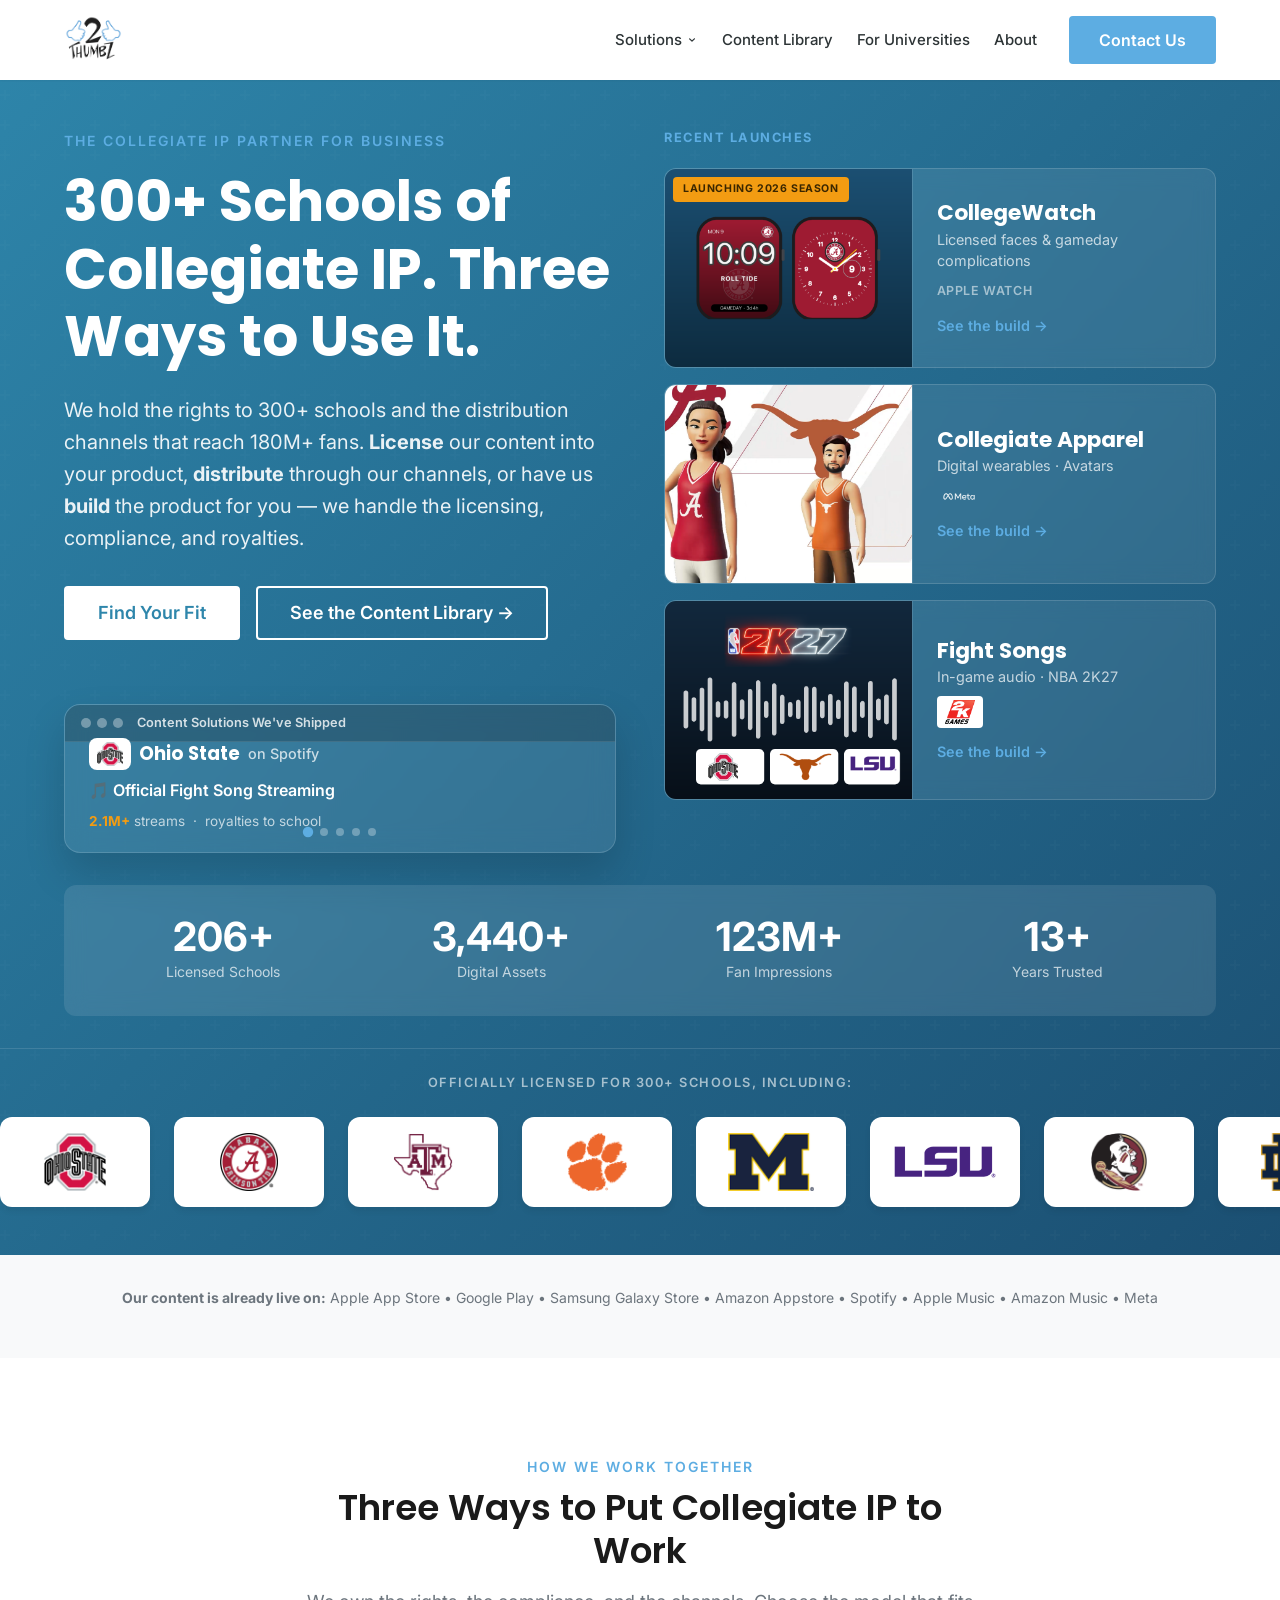
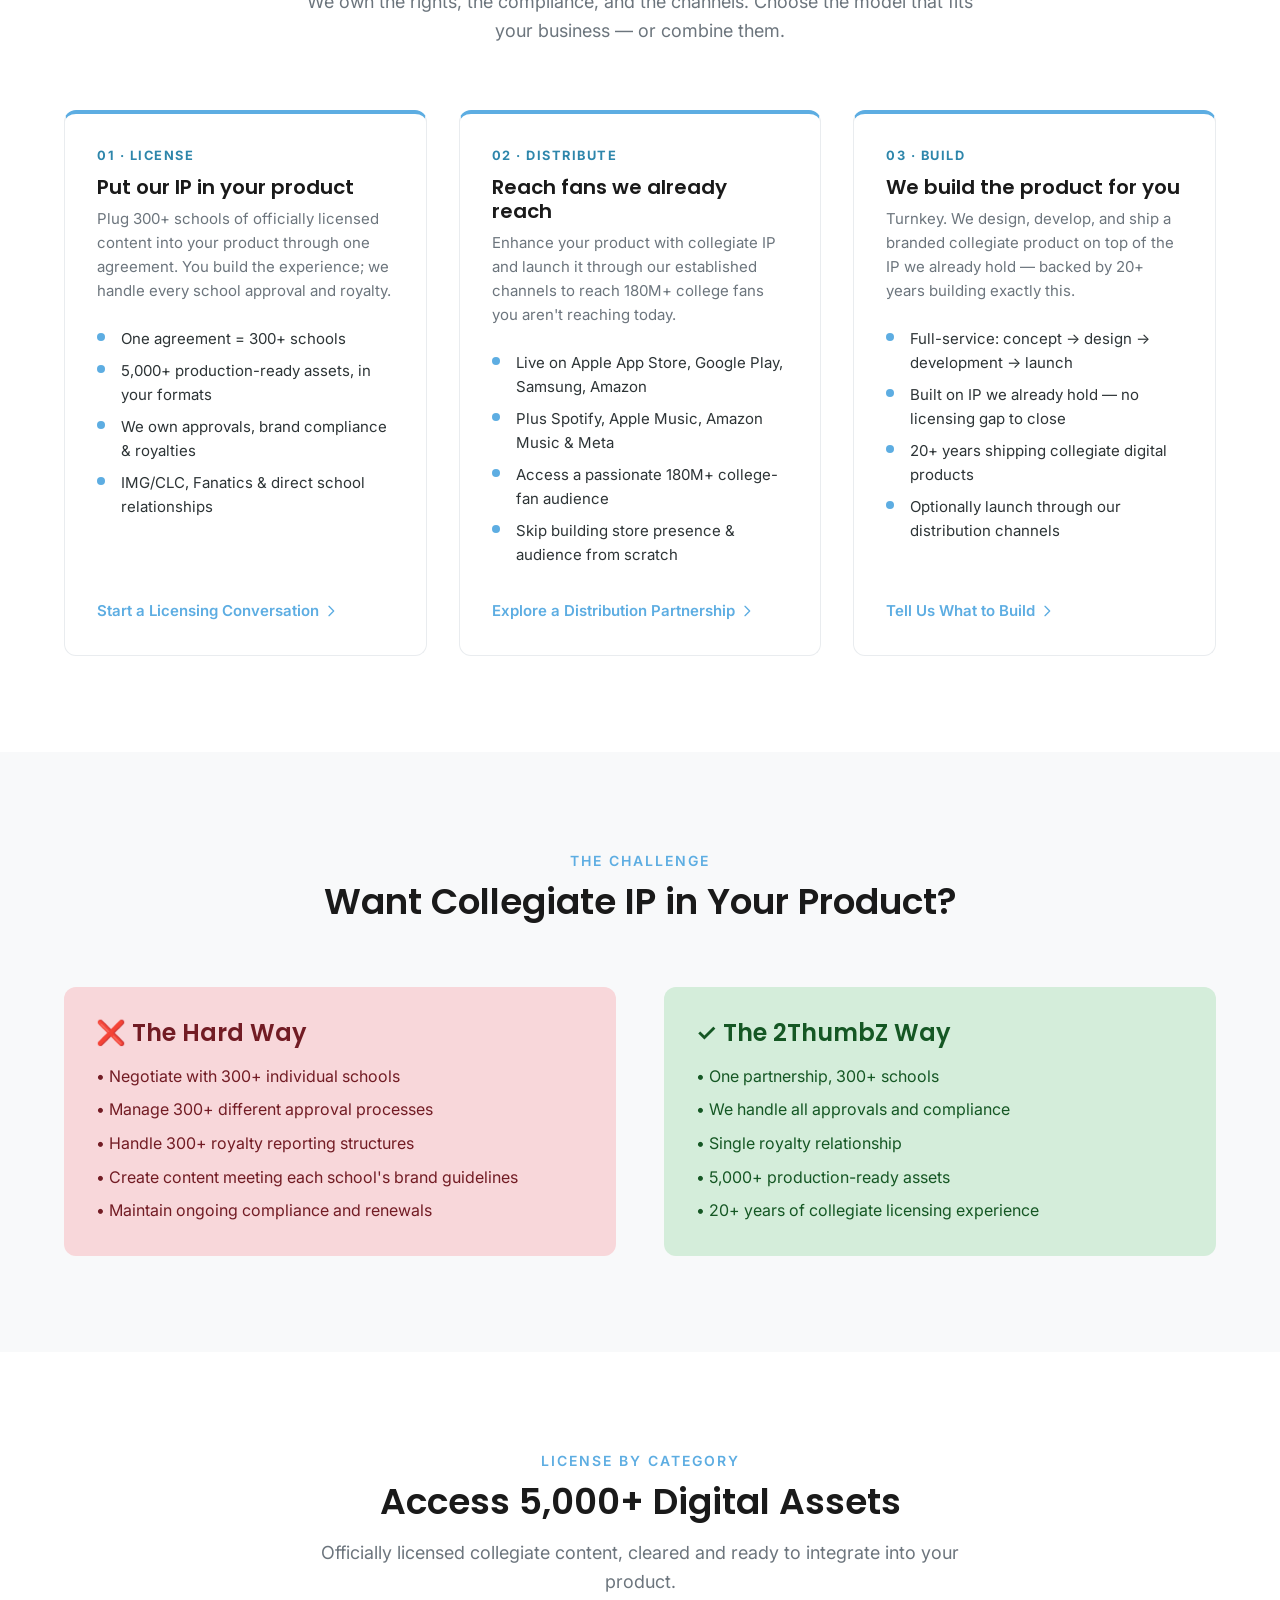
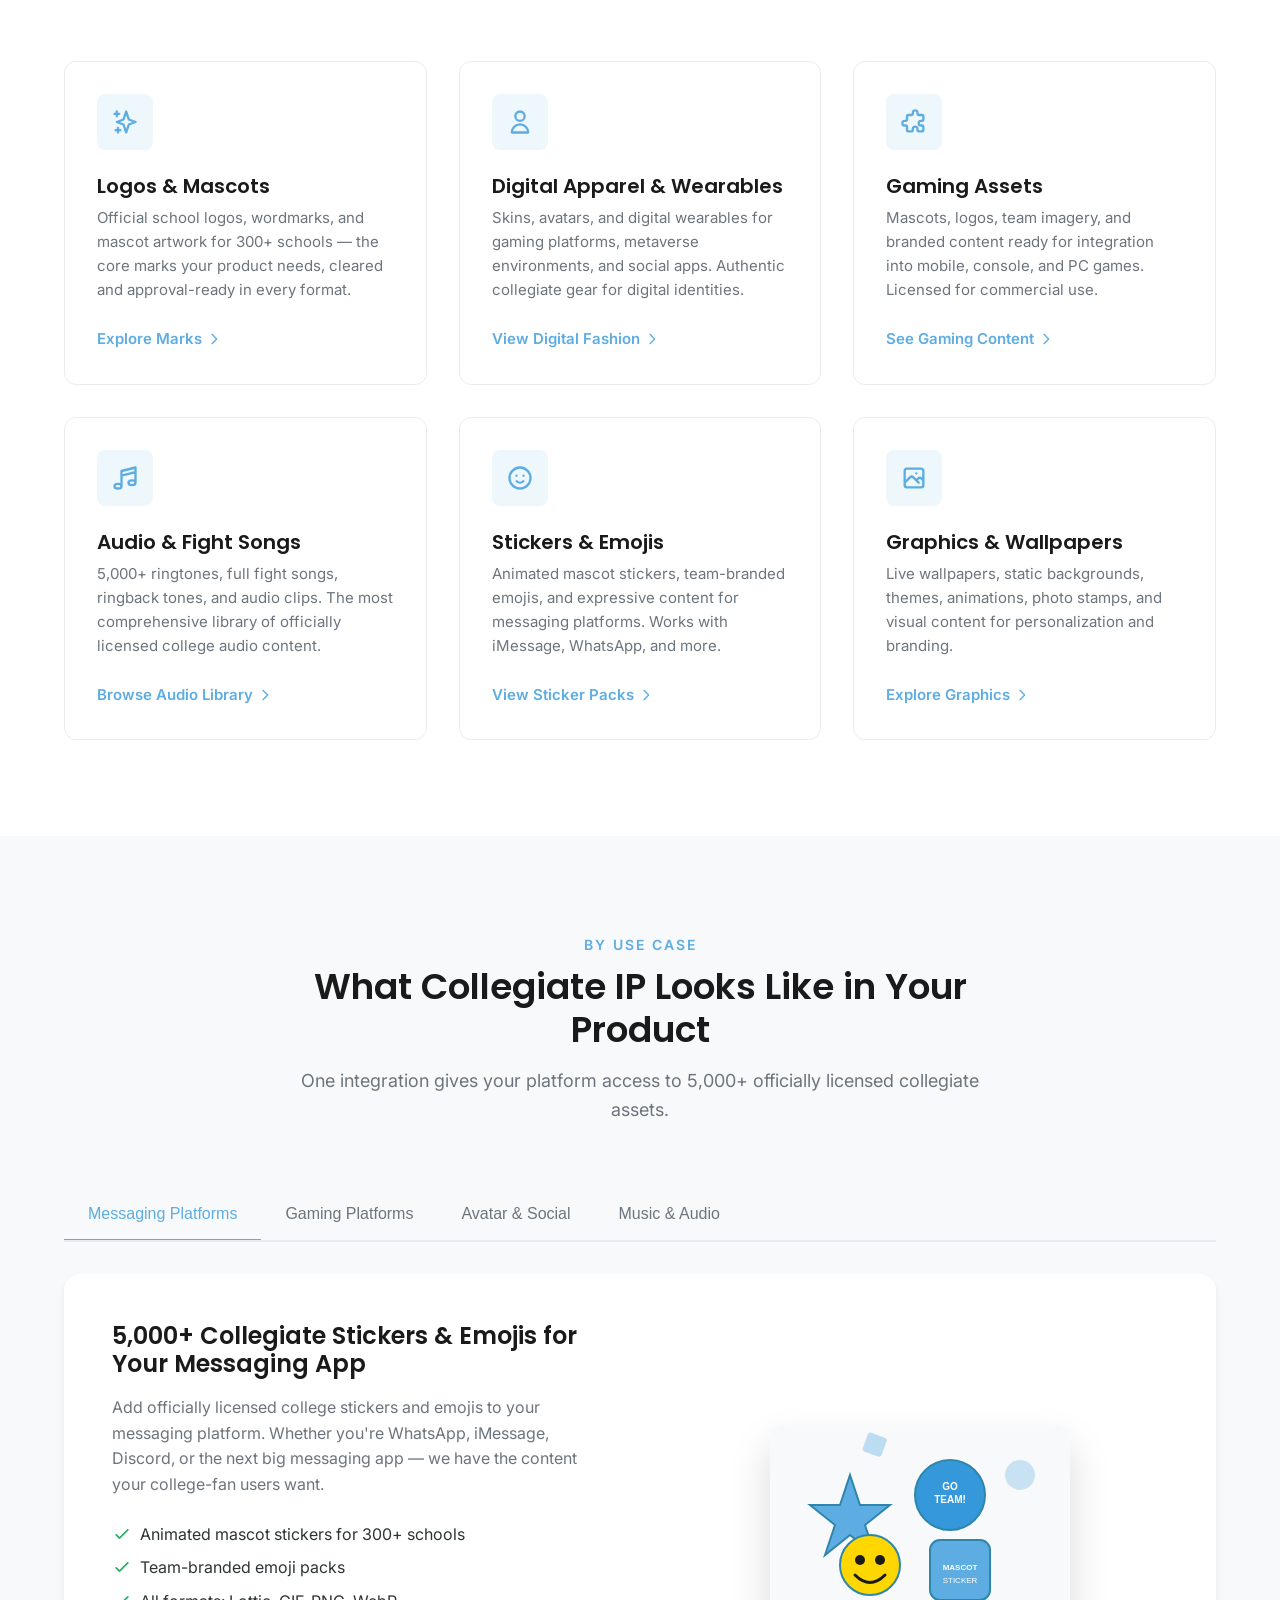
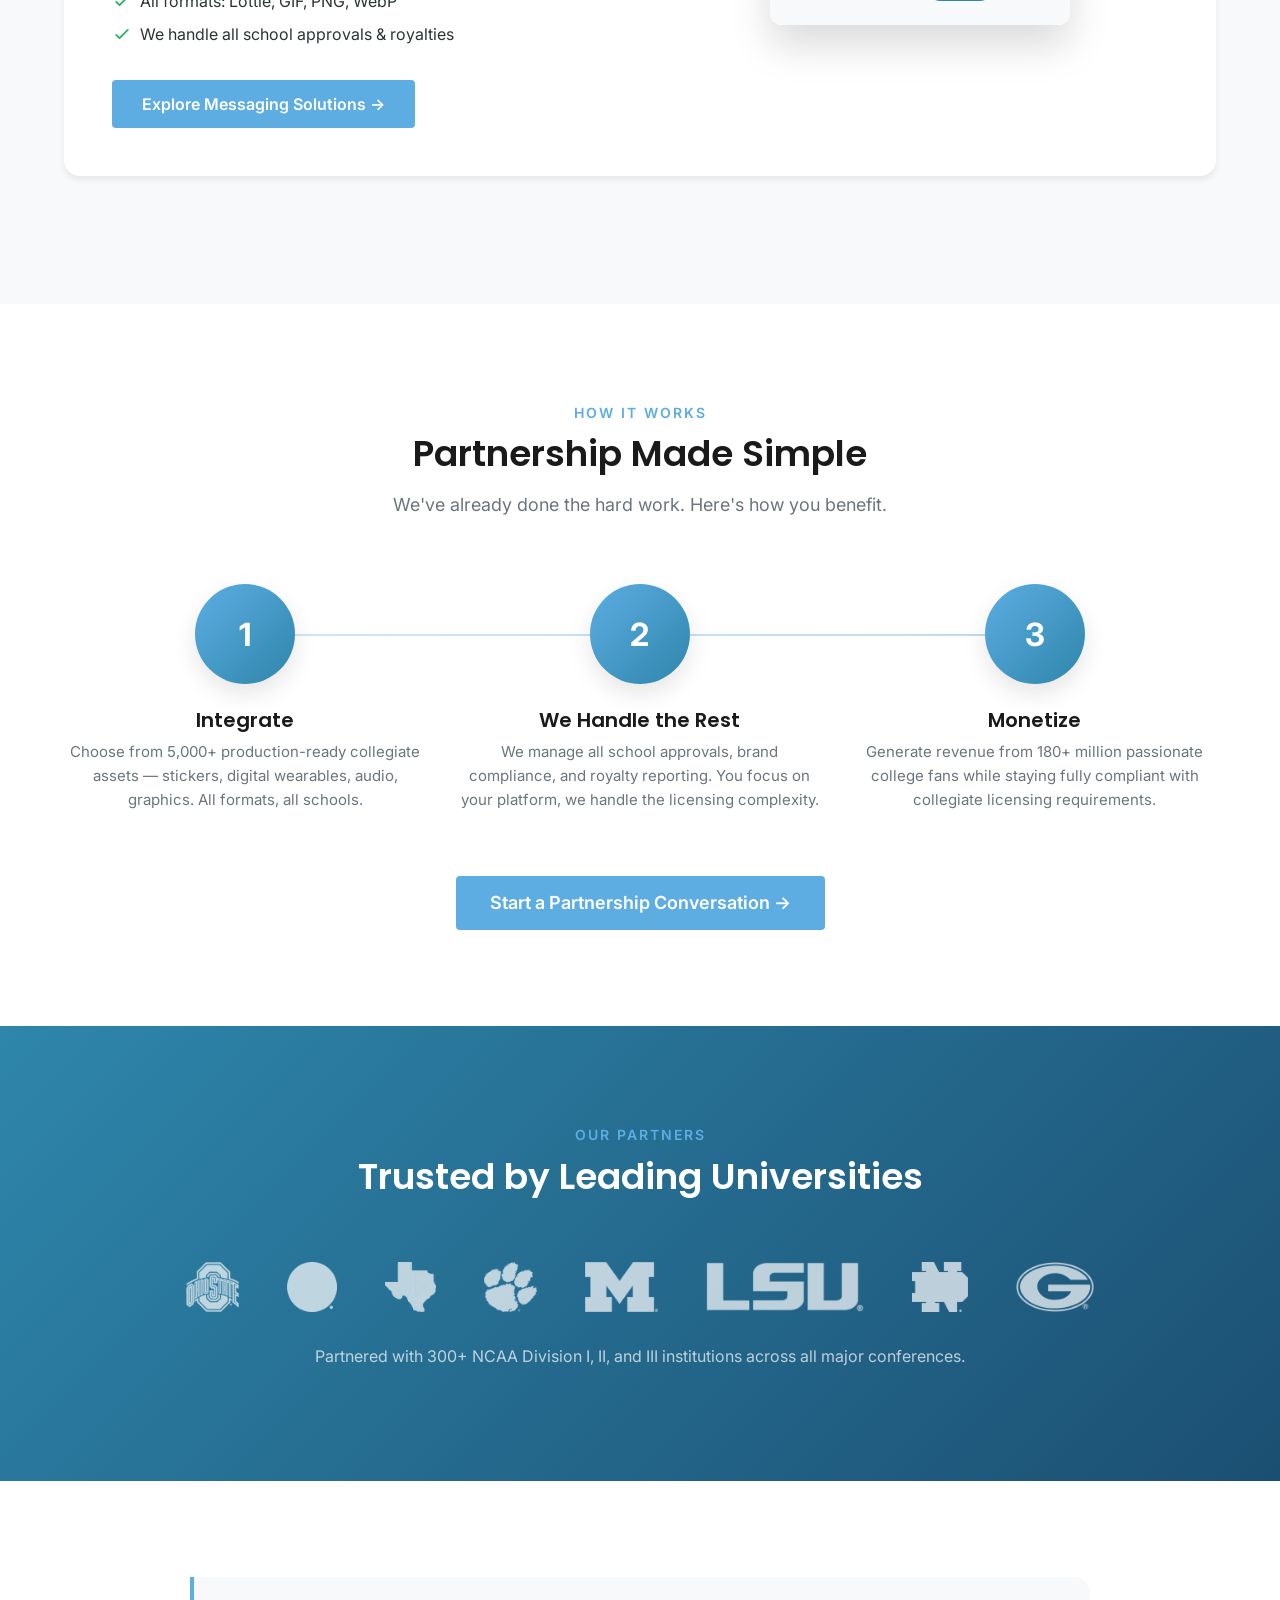
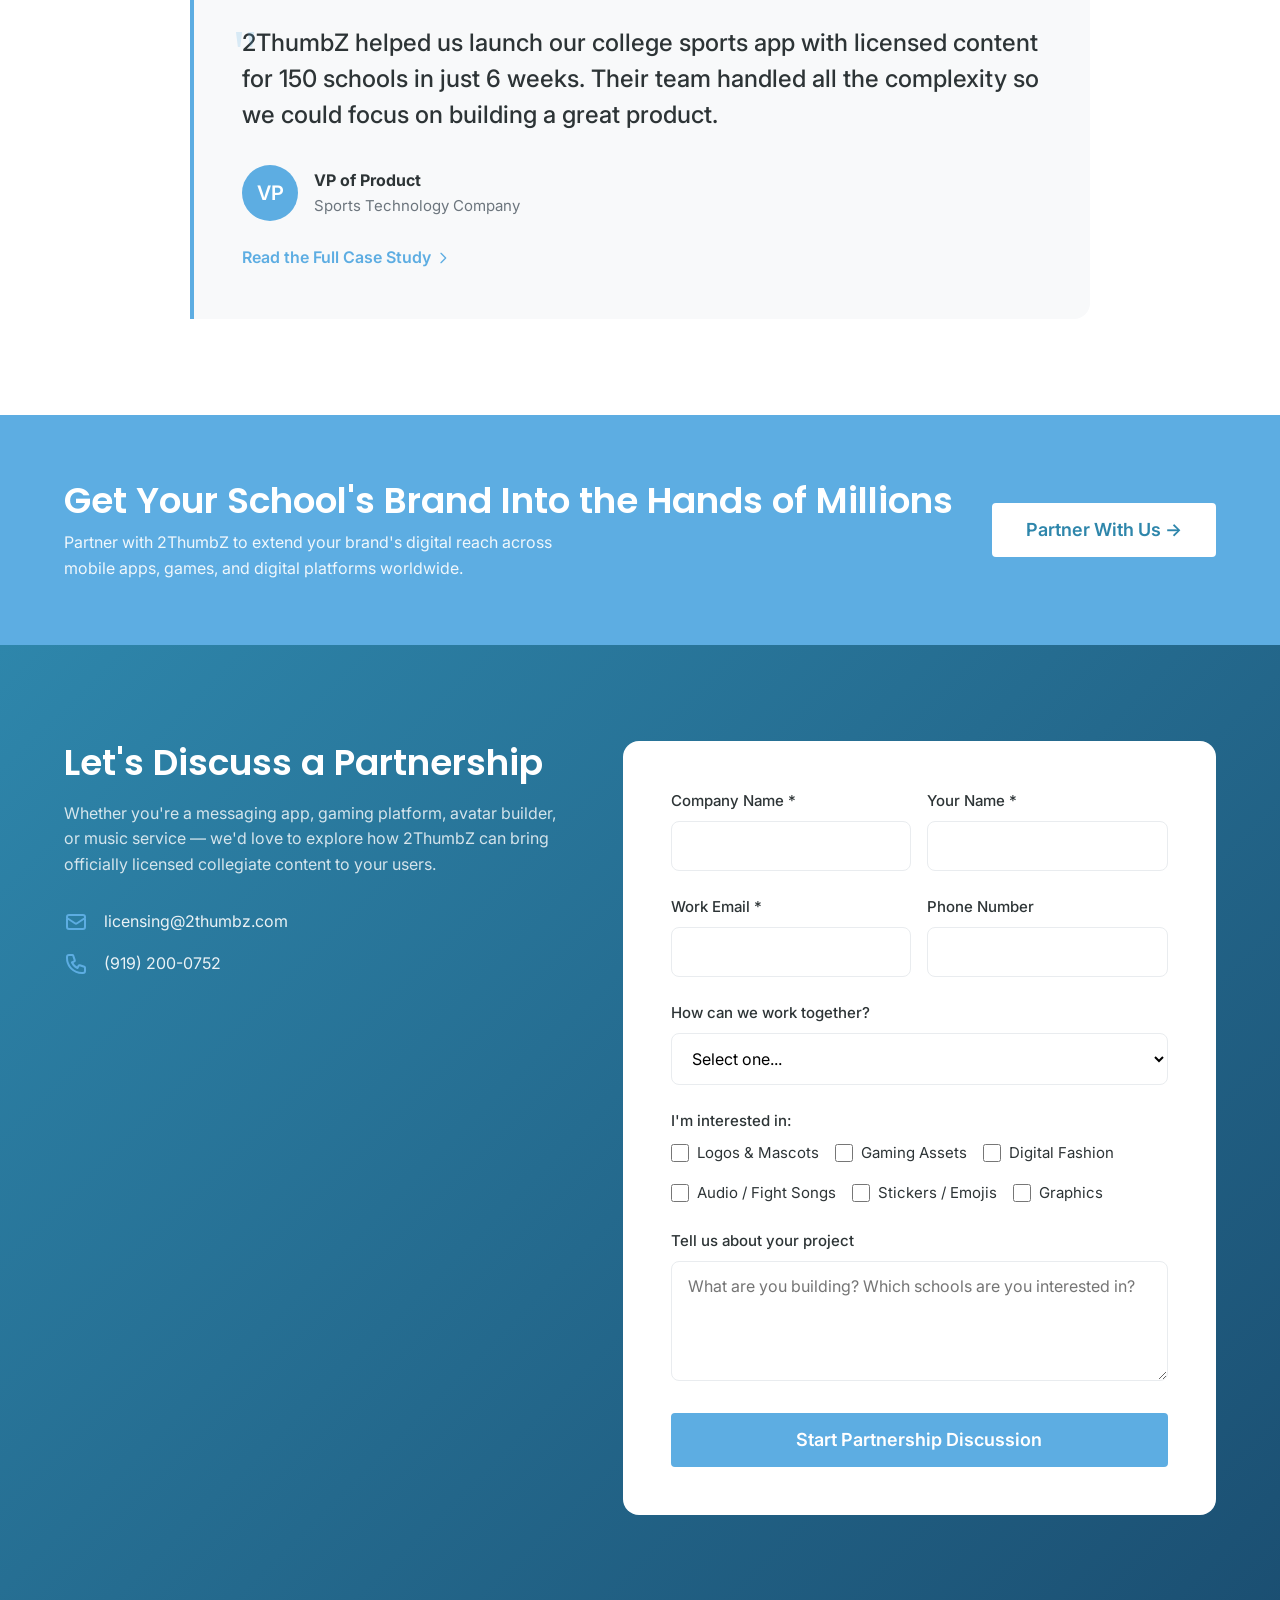
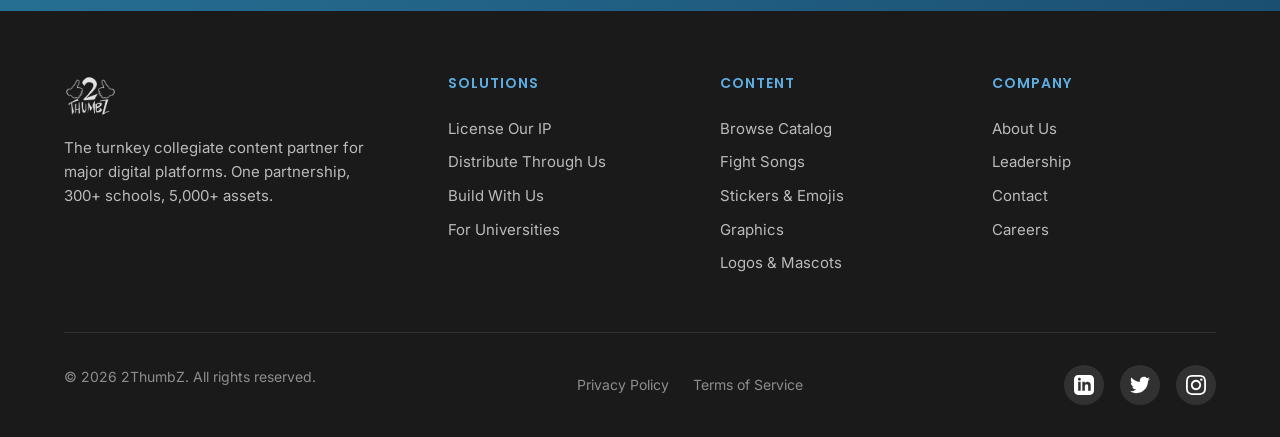
==== commit 09df8076: "Add product videos to the CollegeWatch landing page Four demo clips in a "Watch it work" section bet" ====
--- a/index.html
+++ b/index.html
@@ -12,7 +12,7 @@
   <link href="https://fonts.googleapis.com/css2?family=Inter:wght@400;500;600;700&family=Poppins:wght@600;700&display=swap" rel="stylesheet">
 
   <!-- Styles -->
-  <link rel="stylesheet" href="css/styles.css?v=20260910134808">
+  <link rel="stylesheet" href="css/styles.css?v=20260925220402">
 
   <!-- Favicon -->
   <link rel="icon" type="image/svg+xml" href="images/favicon.svg">
@@ -889,7 +889,7 @@
   </footer>
 
   <!-- JavaScript -->
-  <script src="js/main.js?v=20260910134808"></script>
+  <script src="js/main.js?v=20260925220402"></script>
   <script src="https://challenges.cloudflare.com/turnstile/v0/api.js" async defer></script>
 </body>
 </html>
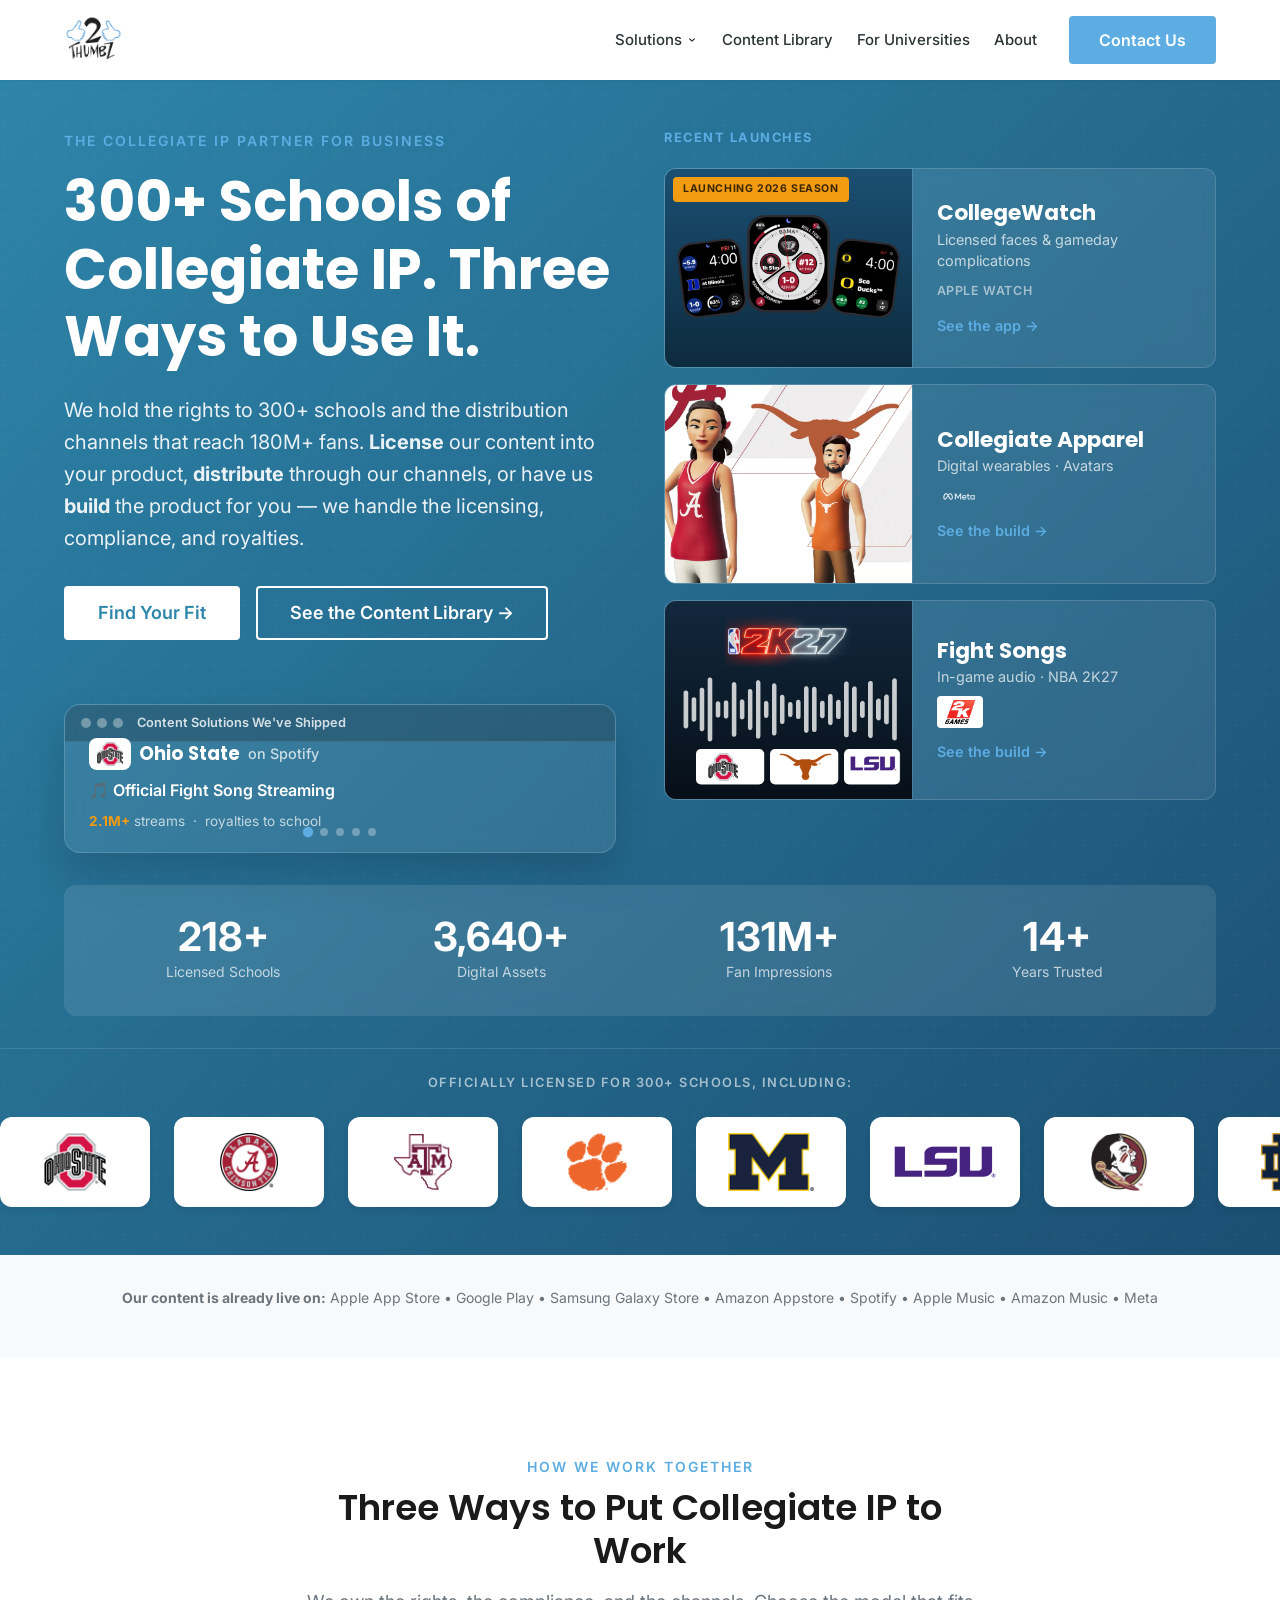
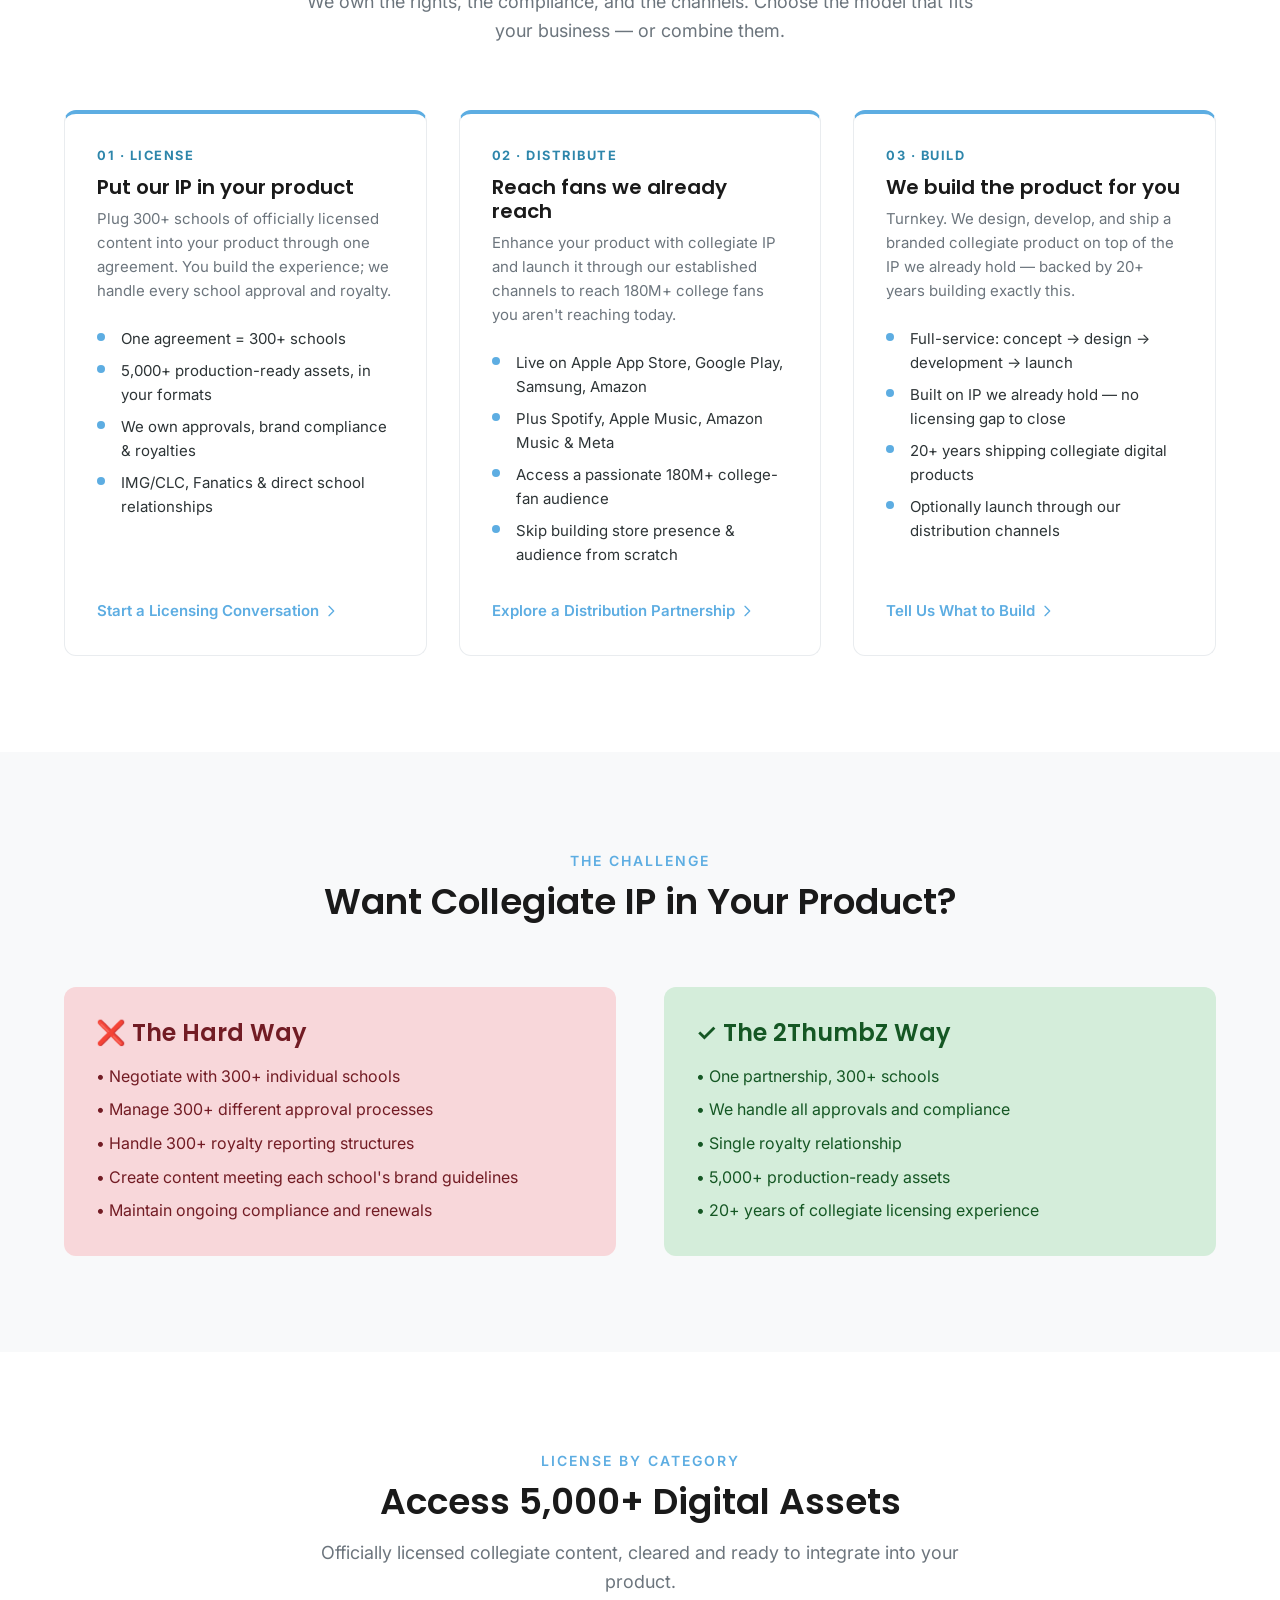
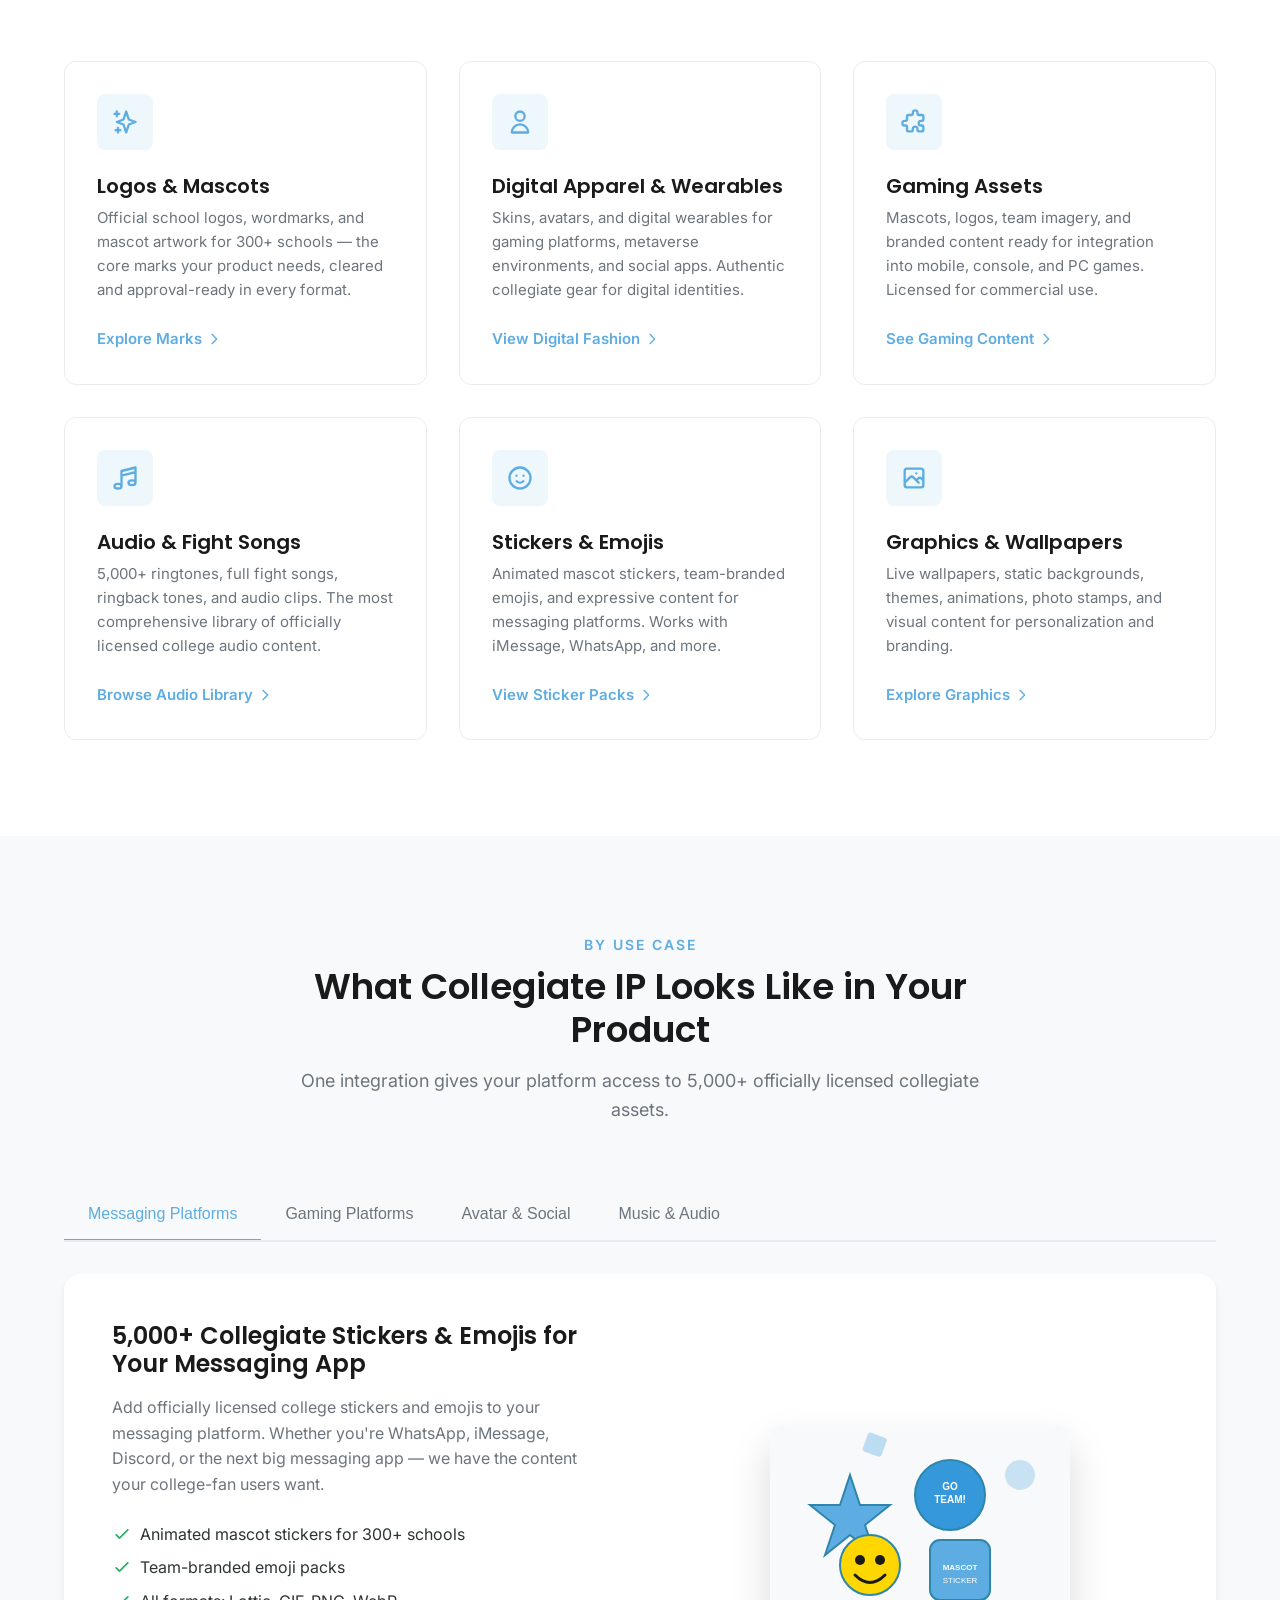
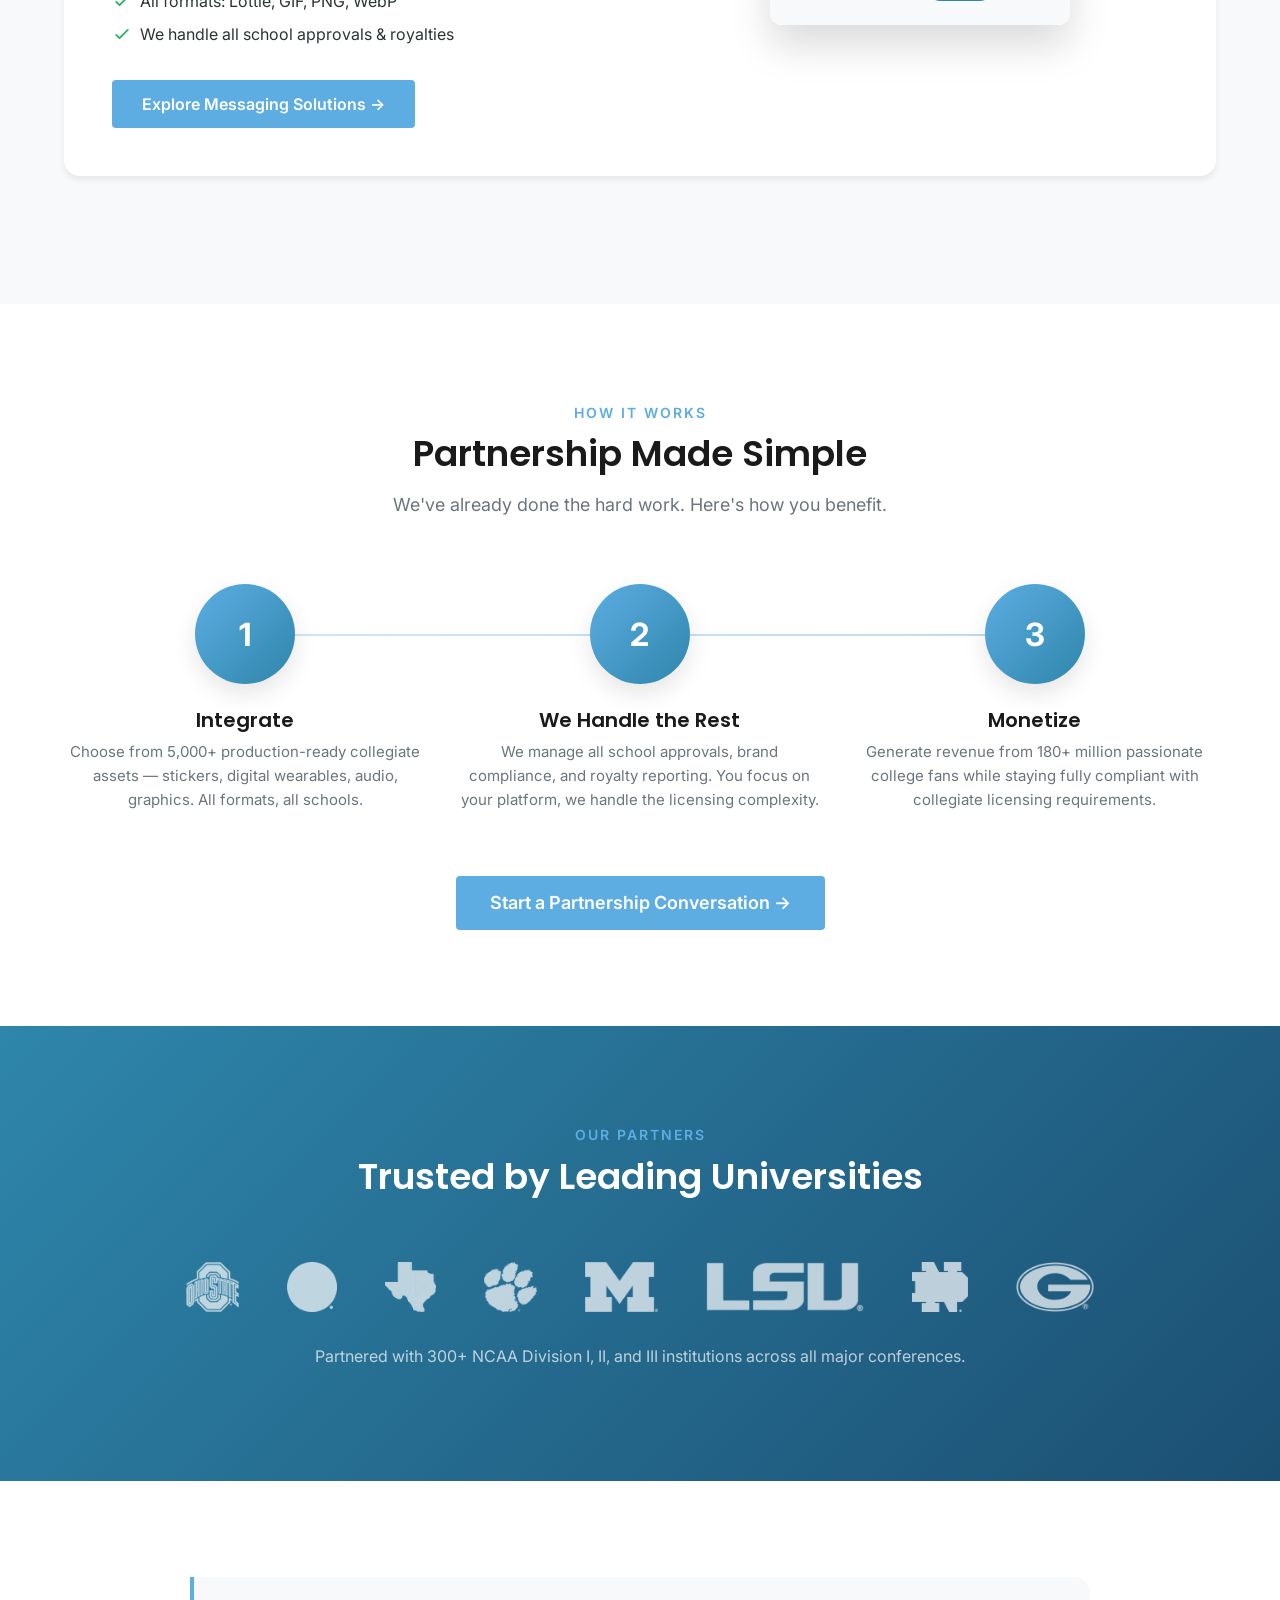
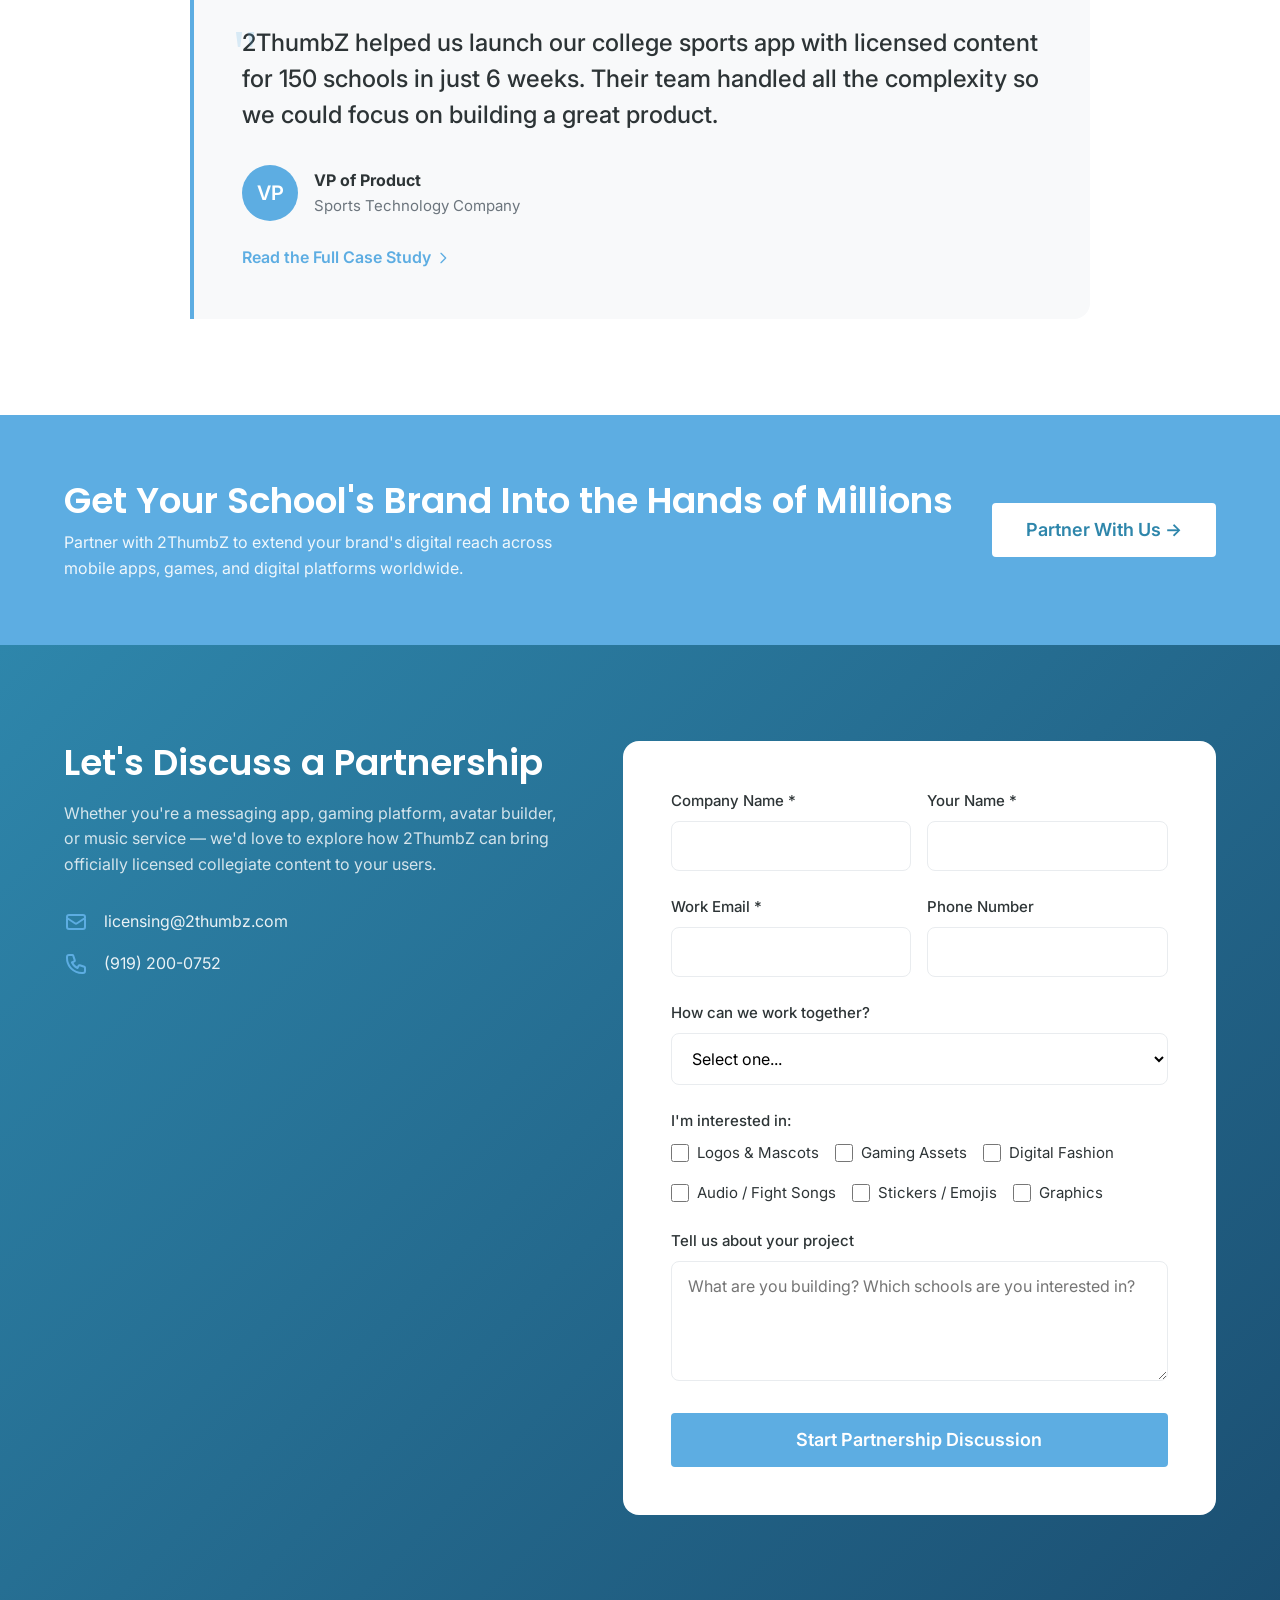
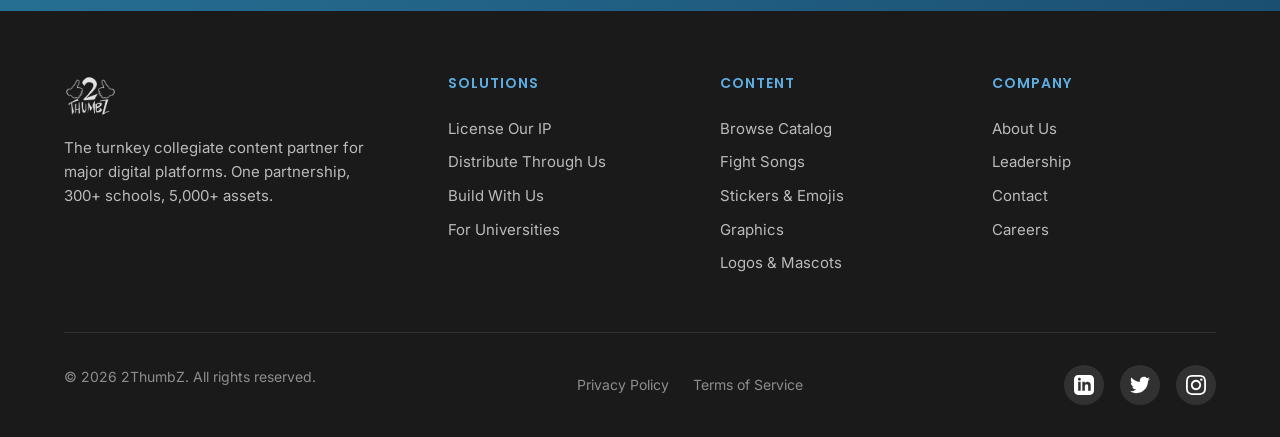
==== commit f43cd1c5: "Point the homepage CollegeWatch card at the app page, with the real faces The card was using a compo" ====
--- a/index.html
+++ b/index.html
@@ -12,7 +12,7 @@
   <link href="https://fonts.googleapis.com/css2?family=Inter:wght@400;500;600;700&family=Poppins:wght@600;700&display=swap" rel="stylesheet">
 
   <!-- Styles -->
-  <link rel="stylesheet" href="css/styles.css?v=20260925220402">
+  <link rel="stylesheet" href="css/styles.css?v=20260925221520">
 
   <!-- Favicon -->
   <link rel="icon" type="image/svg+xml" href="images/favicon.svg">
@@ -131,35 +131,35 @@
       <aside class="hero-products" aria-label="Recent product launches">
         <div class="hero-products-label">Recent Launches</div>
 
-        <a class="product-card" href="pages/collegewatch.html">
+        <a class="product-card" href="/collegewatch">
           <div class="product-thumb">
-            <img src="images/products/collegewatch.png?v=20260908172859" alt="CollegeWatch licensed collegiate faces on Apple Watch" loading="lazy">
+            <img src="images/products/collegewatch.png?v=20260925221520" alt="CollegeWatch faces on Apple Watch — Duke, Alabama and Oregon with gameday complications" loading="lazy">
             <span class="product-flag">Launching 2026 Season</span>
           </div>
           <div class="product-info">
             <span class="product-name">CollegeWatch</span>
             <span class="product-platform">Licensed faces &amp; gameday complications</span>
             <span class="product-brands">Apple Watch</span>
-            <span class="product-more">See the build →</span>
+            <span class="product-more">See the app →</span>
           </div>
         </a>
 
         <a class="product-card" href="pages/meta-avatars.html">
-          <div class="product-thumb"><img src="images/products/apparel.png?v=20260908172859" alt="Officially licensed collegiate digital apparel" loading="lazy"></div>
+          <div class="product-thumb"><img src="images/products/apparel.png?v=20260925221520" alt="Officially licensed collegiate digital apparel" loading="lazy"></div>
           <div class="product-info">
             <span class="product-name">Collegiate Apparel</span>
             <span class="product-platform">Digital wearables · Avatars</span>
-            <span class="product-brands"><img src="images/brands/meta.svg?v=20260908172859" alt="Meta" class="product-brand-logo product-brand-logo--meta"></span>
+            <span class="product-brands"><img src="images/brands/meta.svg?v=20260925221520" alt="Meta" class="product-brand-logo product-brand-logo--meta"></span>
             <span class="product-more">See the build →</span>
           </div>
         </a>
 
         <a class="product-card" href="pages/nba-2k.html">
-          <div class="product-thumb"><img src="images/products/fightsongs.png?v=20260908172859" alt="Officially licensed collegiate fight songs" loading="lazy"></div>
+          <div class="product-thumb"><img src="images/products/fightsongs.png?v=20260925221520" alt="Officially licensed collegiate fight songs" loading="lazy"></div>
           <div class="product-info">
             <span class="product-name">Fight Songs</span>
             <span class="product-platform">In-game audio · NBA 2K27</span>
-            <span class="product-brands"><img src="images/brands/2k-games.png?v=20260908172859" alt="2K Games" class="product-brand-logo product-brand-logo--2k"></span>
+            <span class="product-brands"><img src="images/brands/2k-games.png?v=20260925221520" alt="2K Games" class="product-brand-logo product-brand-logo--2k"></span>
             <span class="product-more">See the build →</span>
           </div>
         </a>
@@ -889,7 +889,7 @@
   </footer>
 
   <!-- JavaScript -->
-  <script src="js/main.js?v=20260925220402"></script>
+  <script src="js/main.js?v=20260925221520"></script>
   <script src="https://challenges.cloudflare.com/turnstile/v0/api.js" async defer></script>
 </body>
 </html>
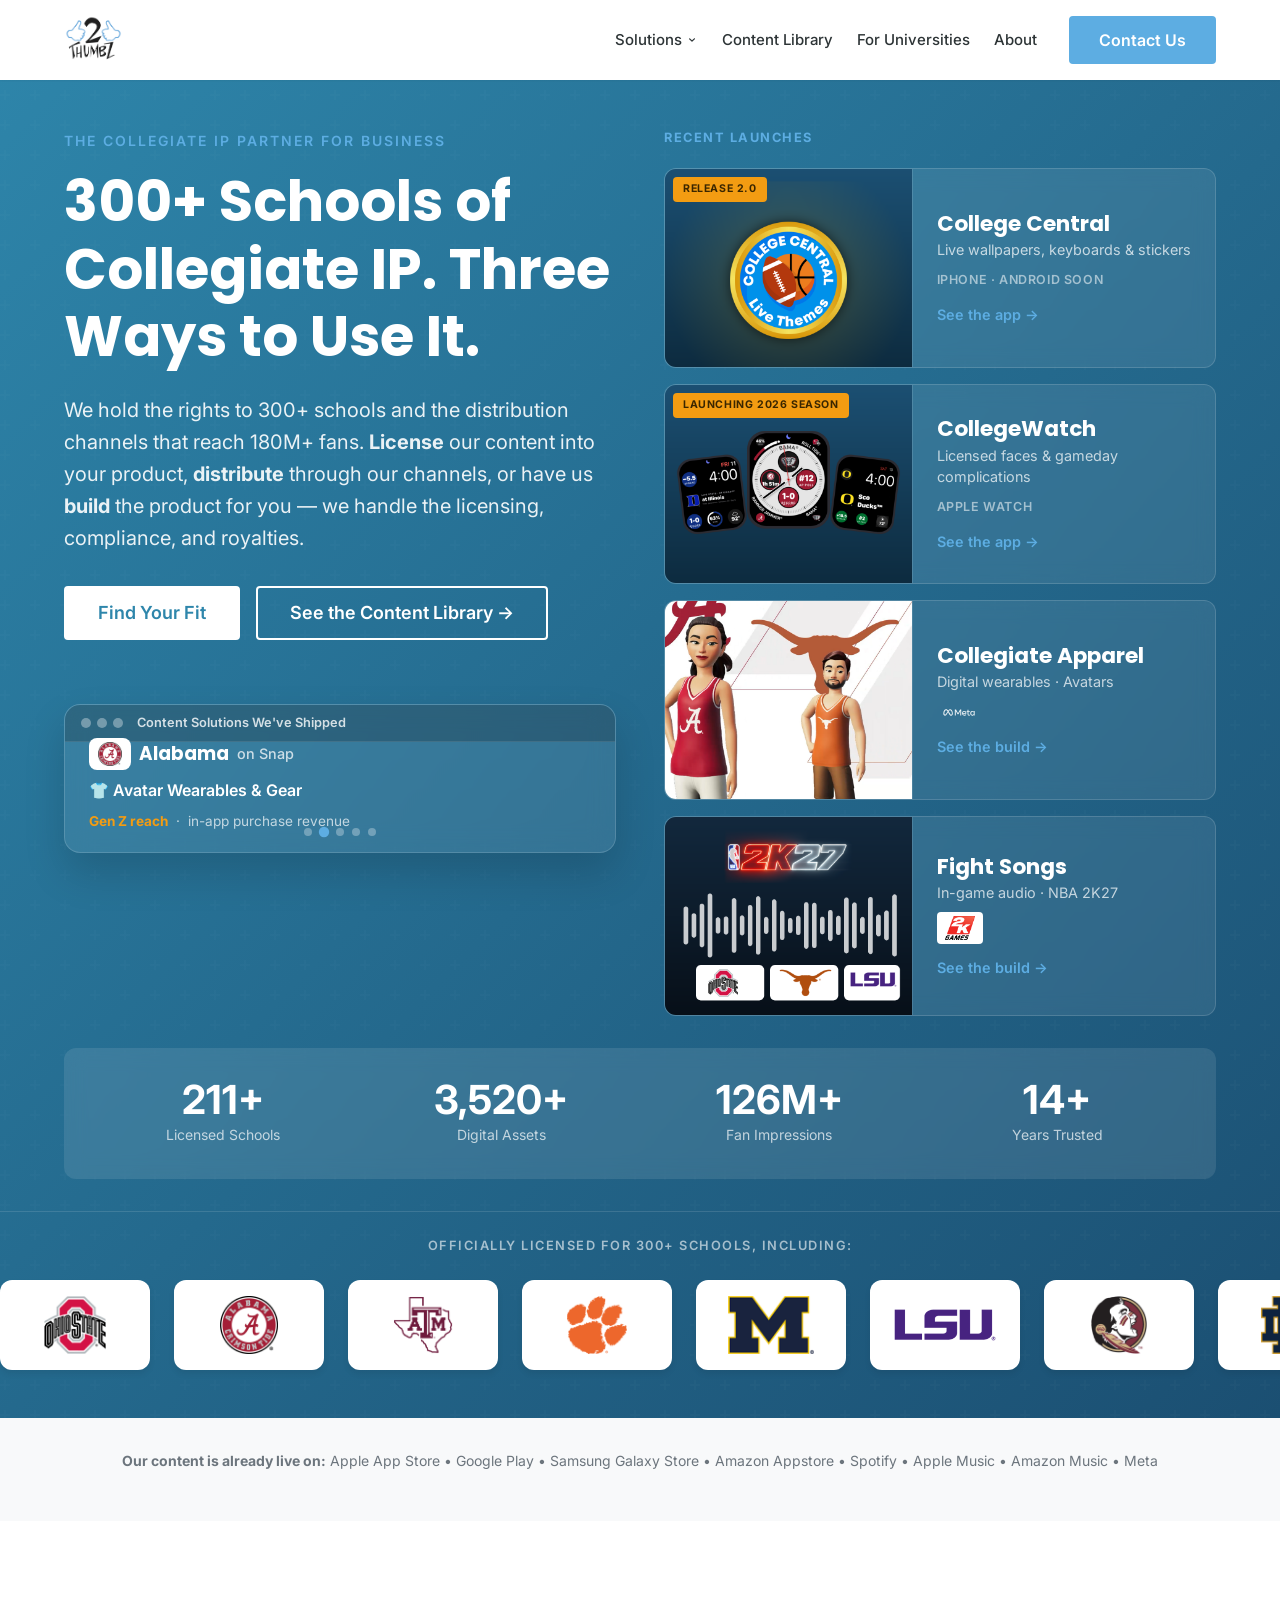
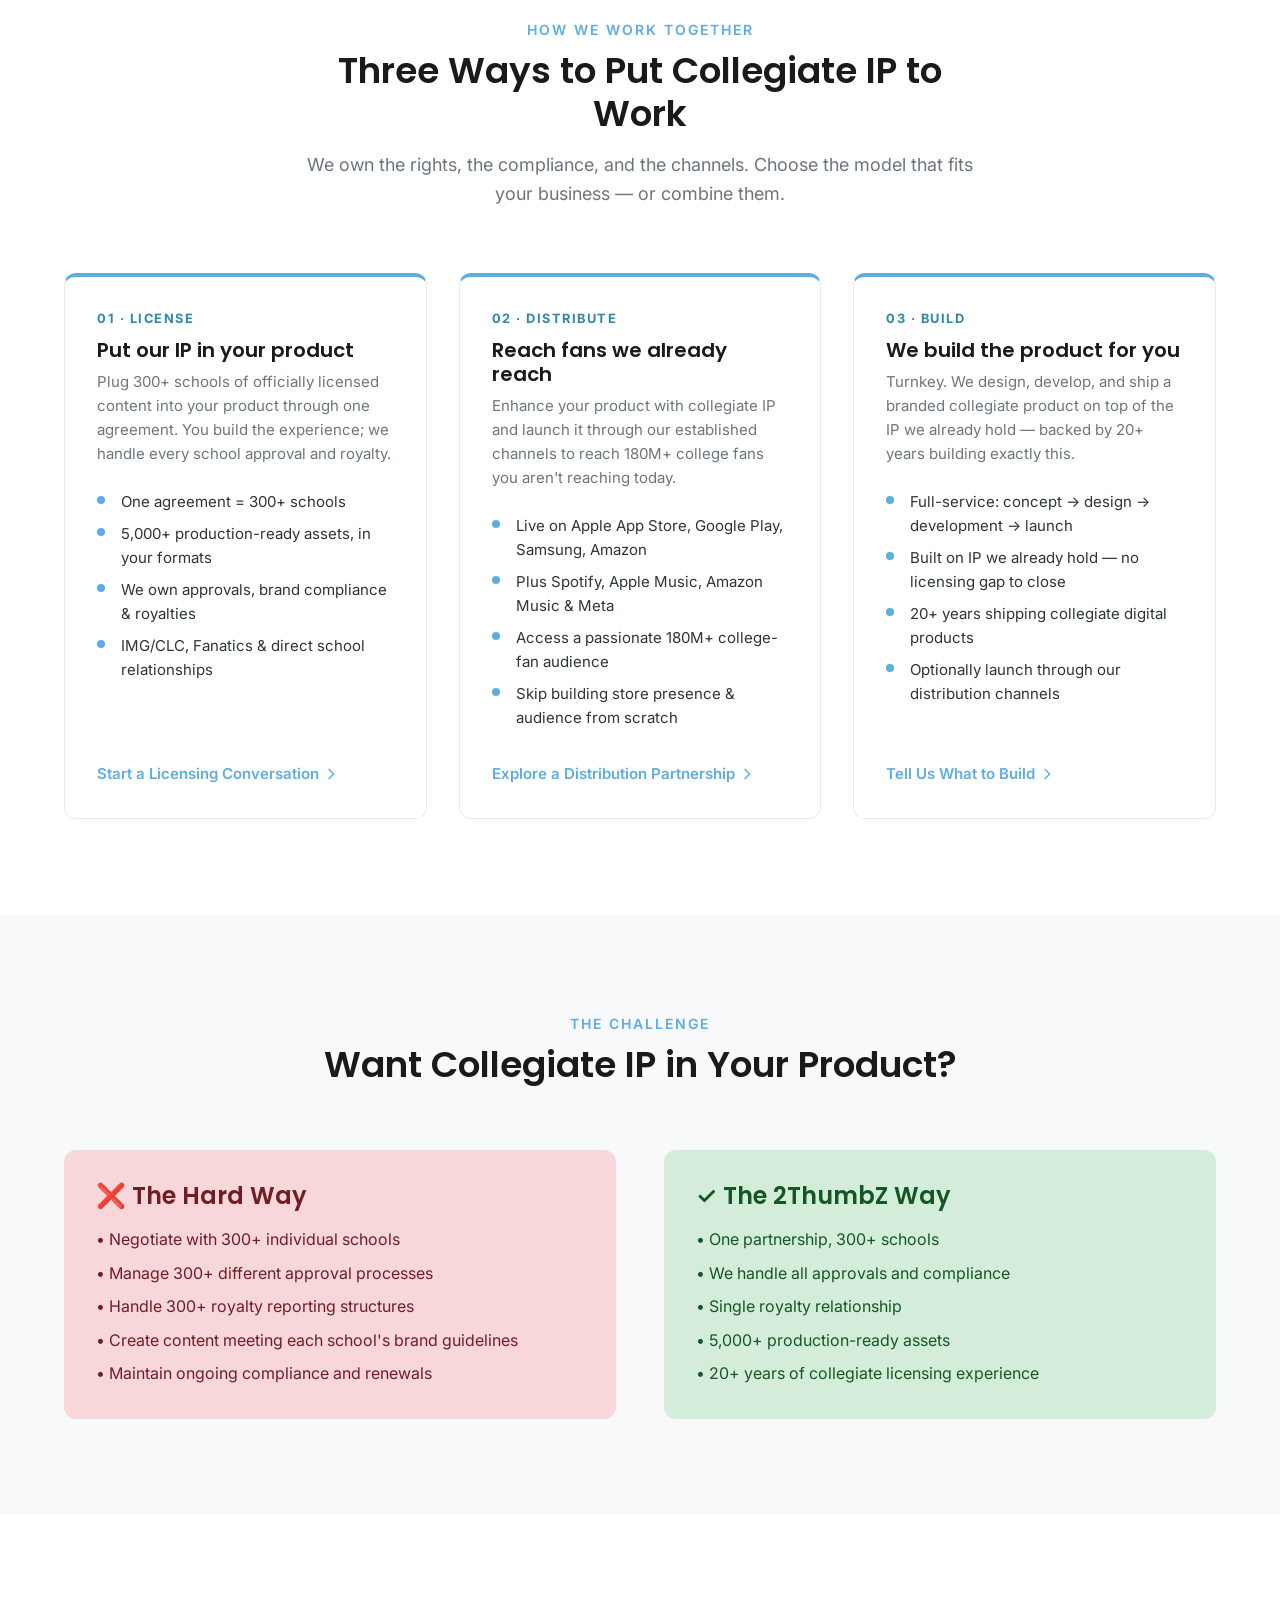
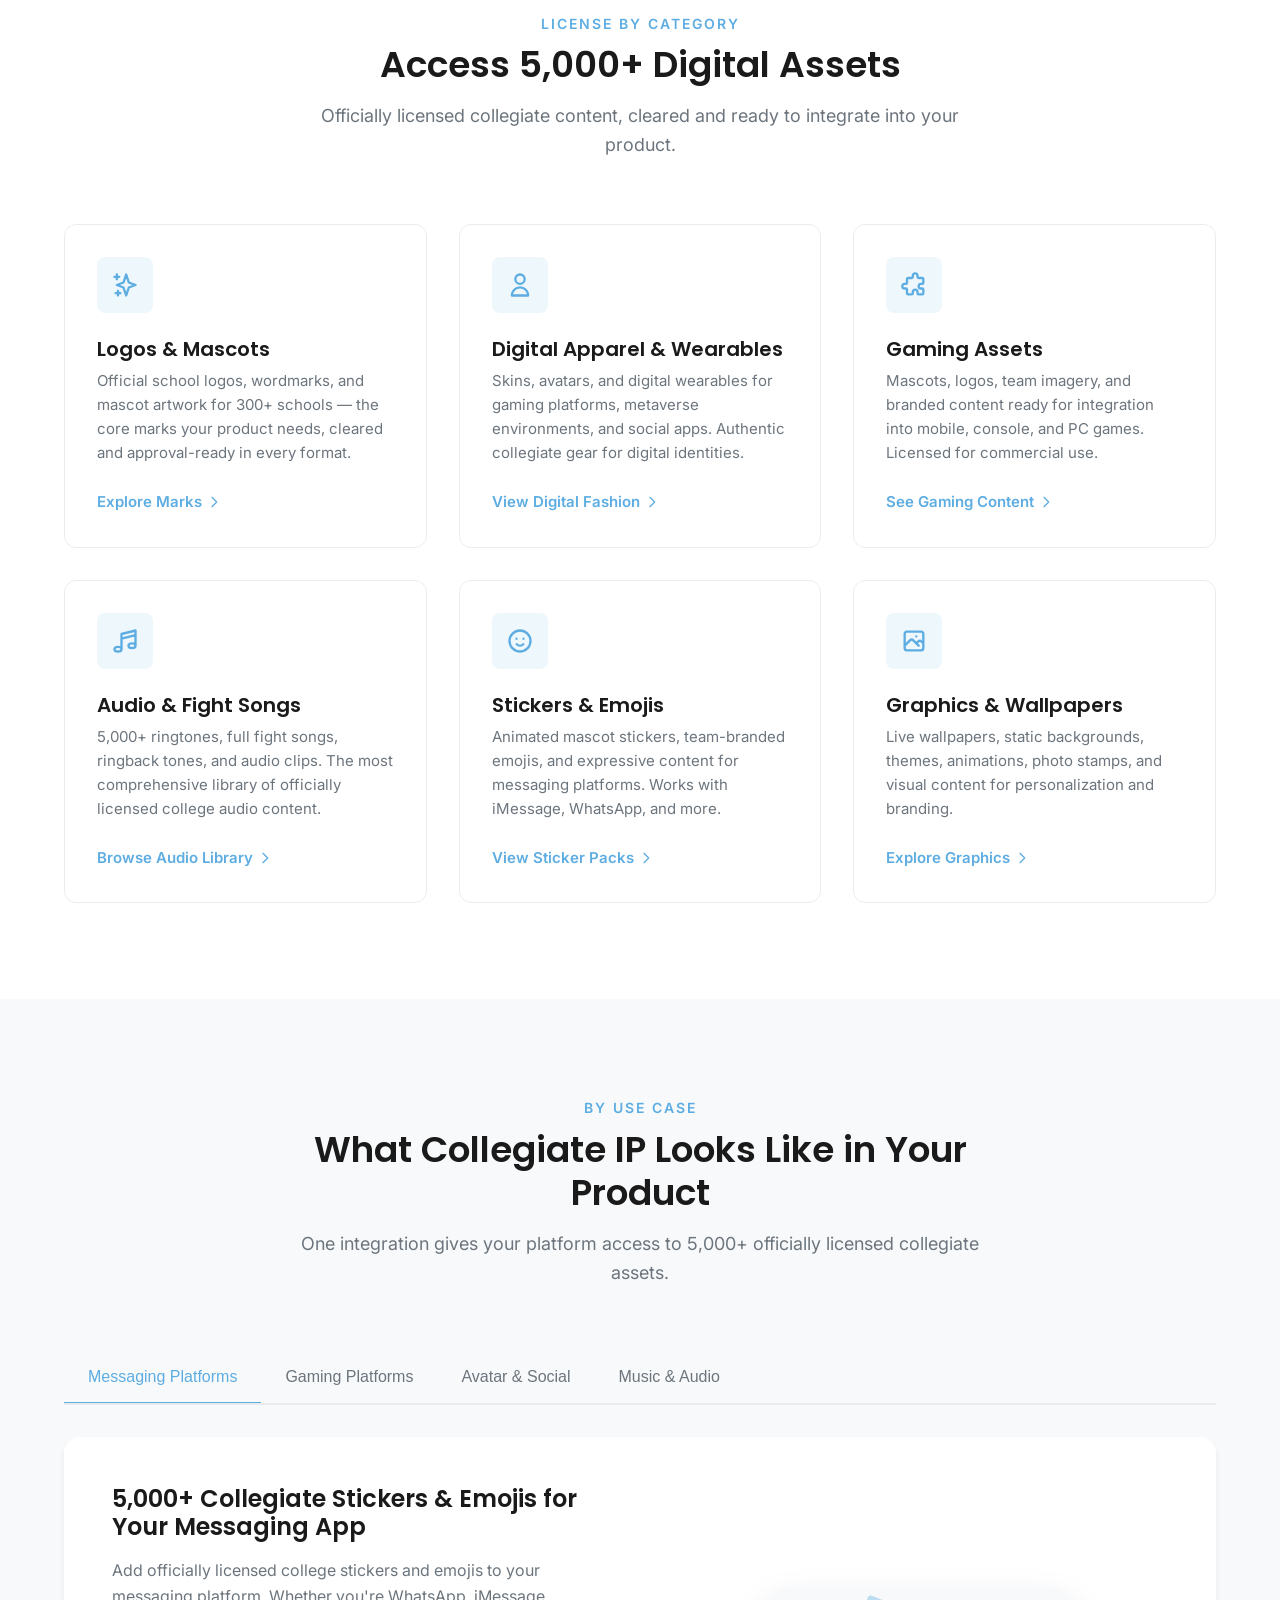
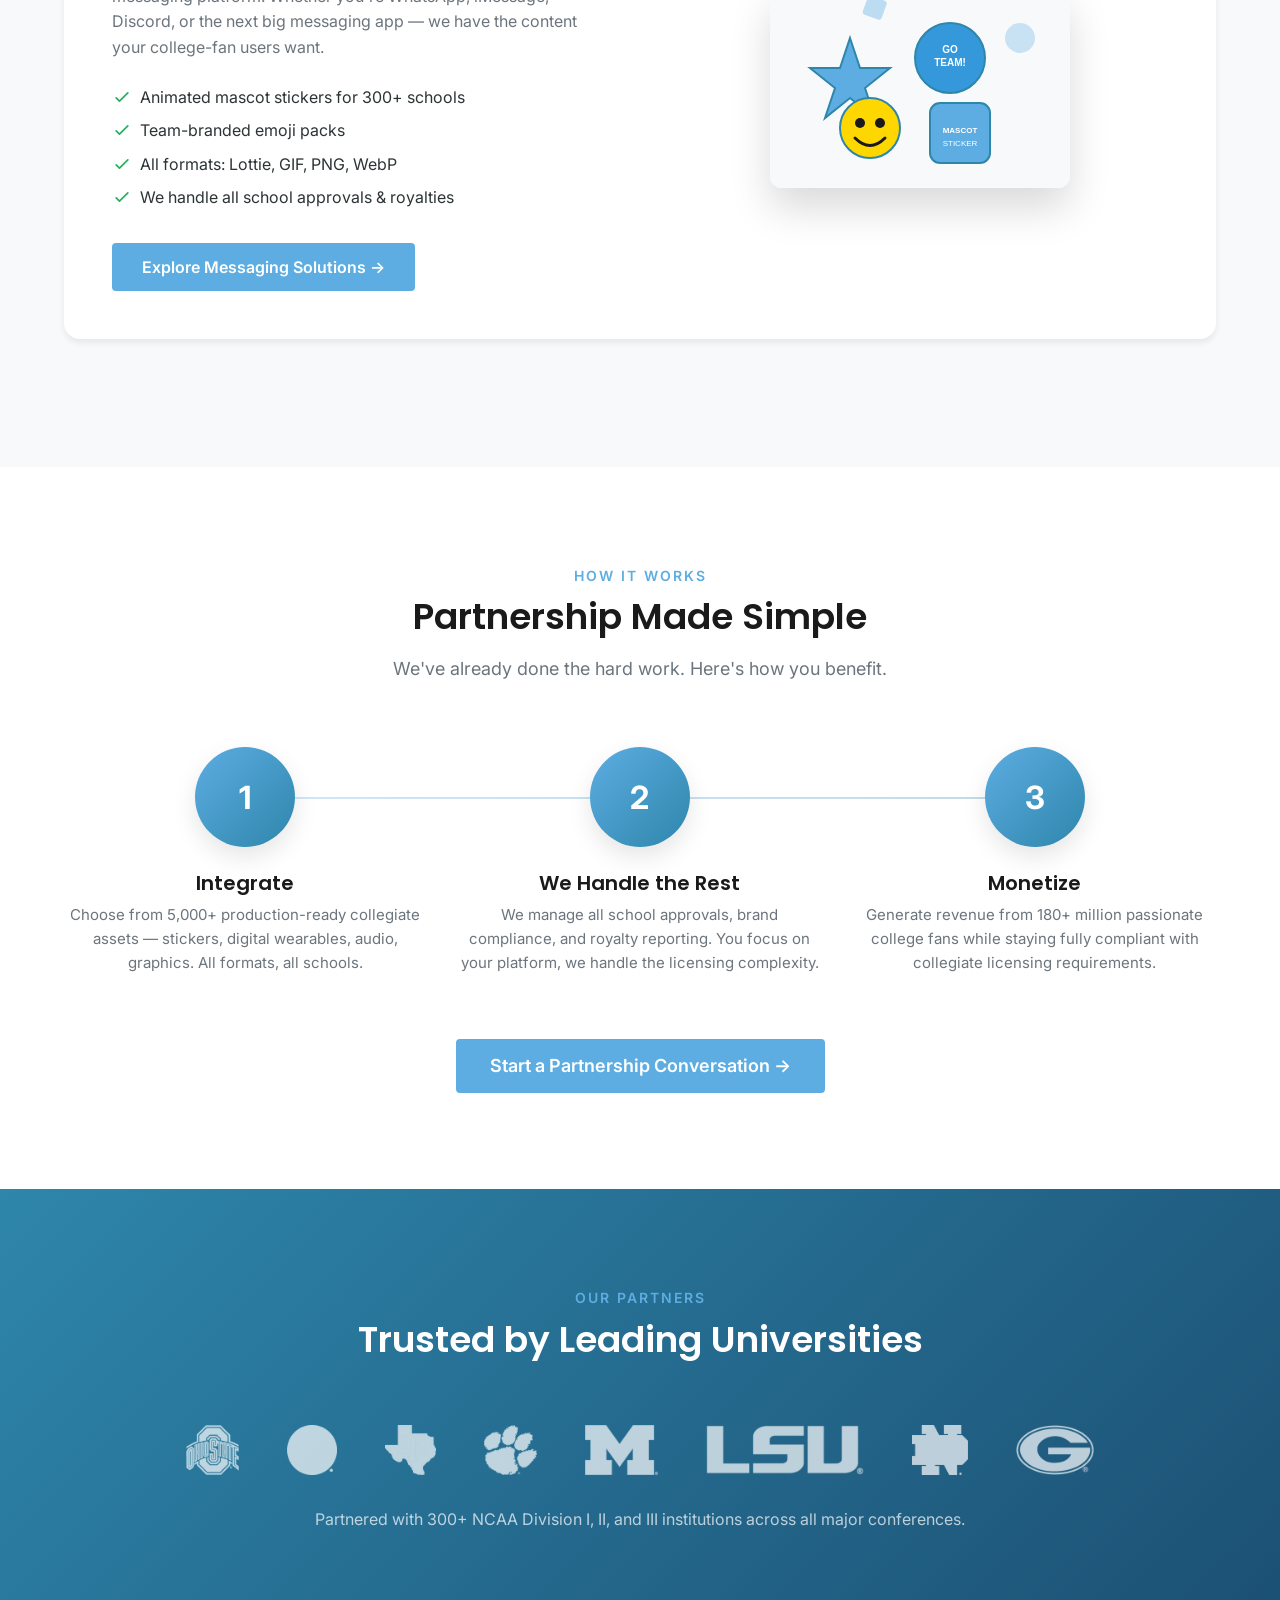
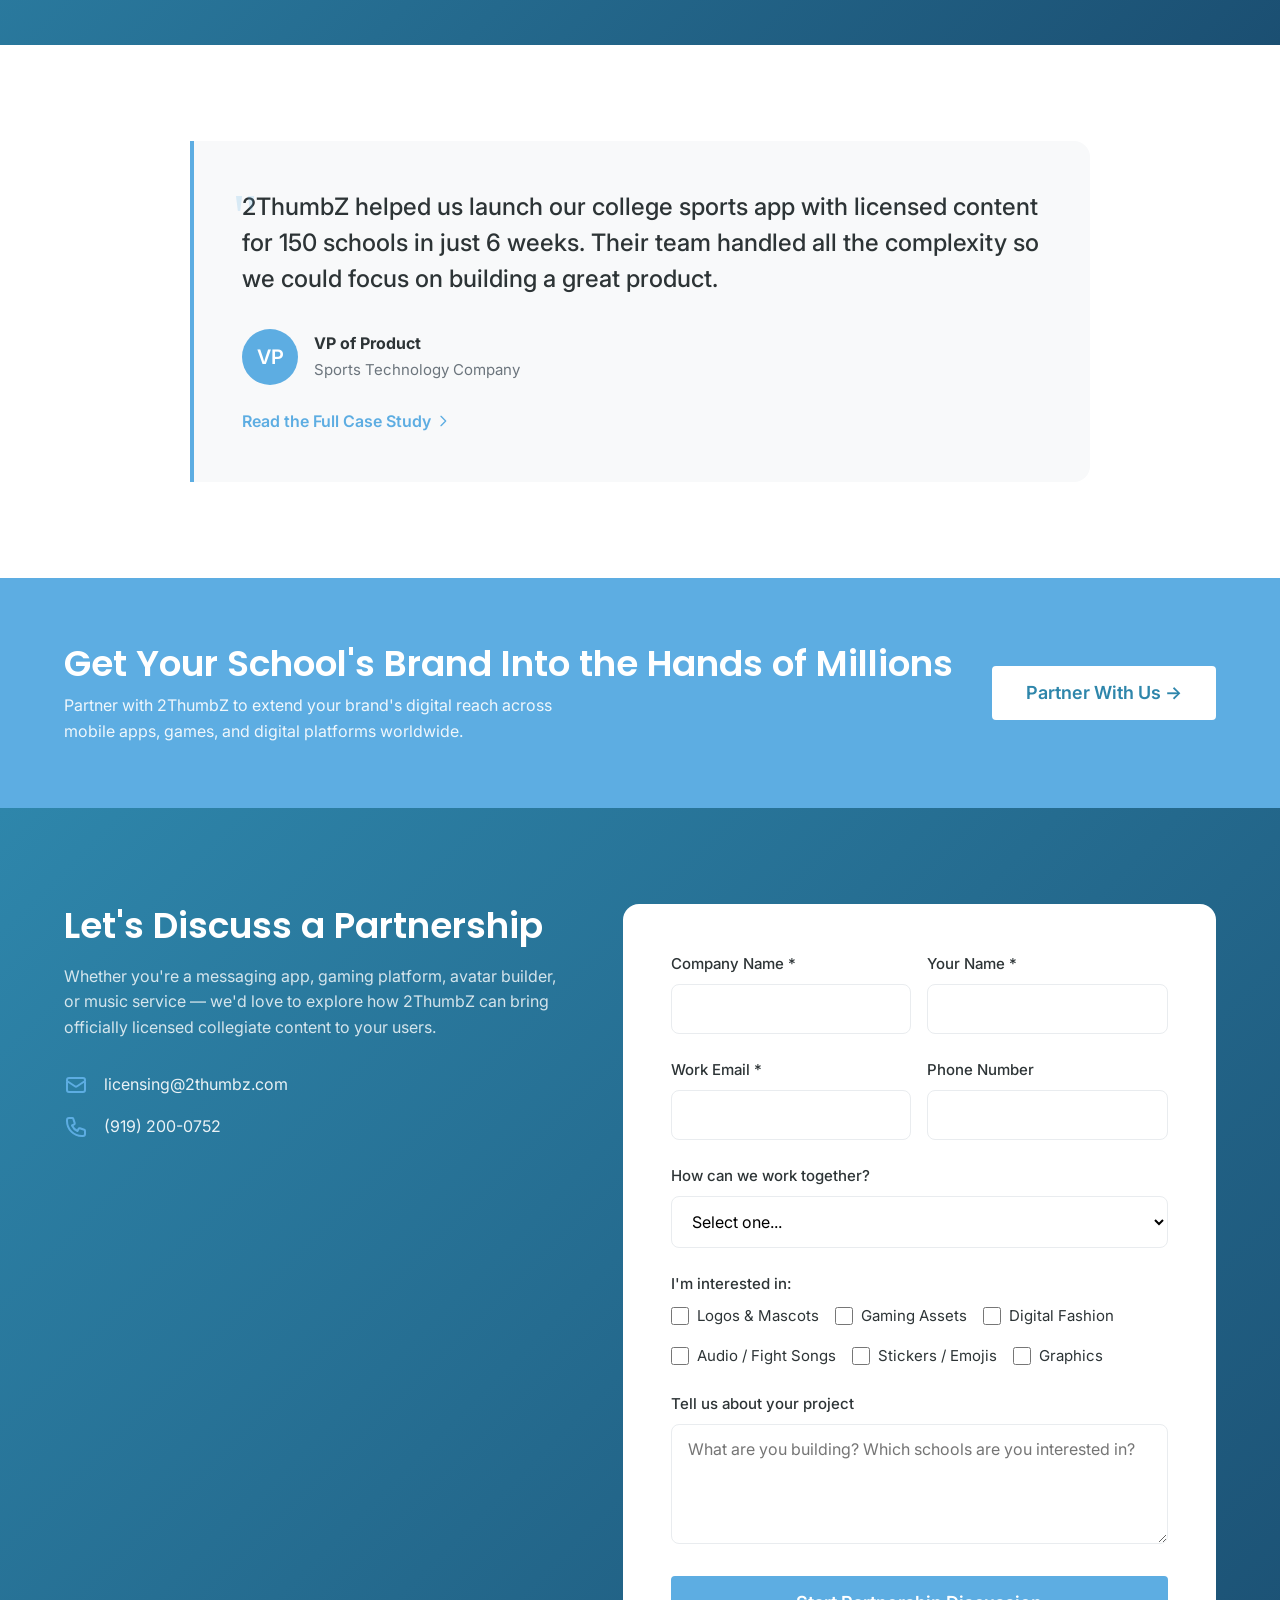
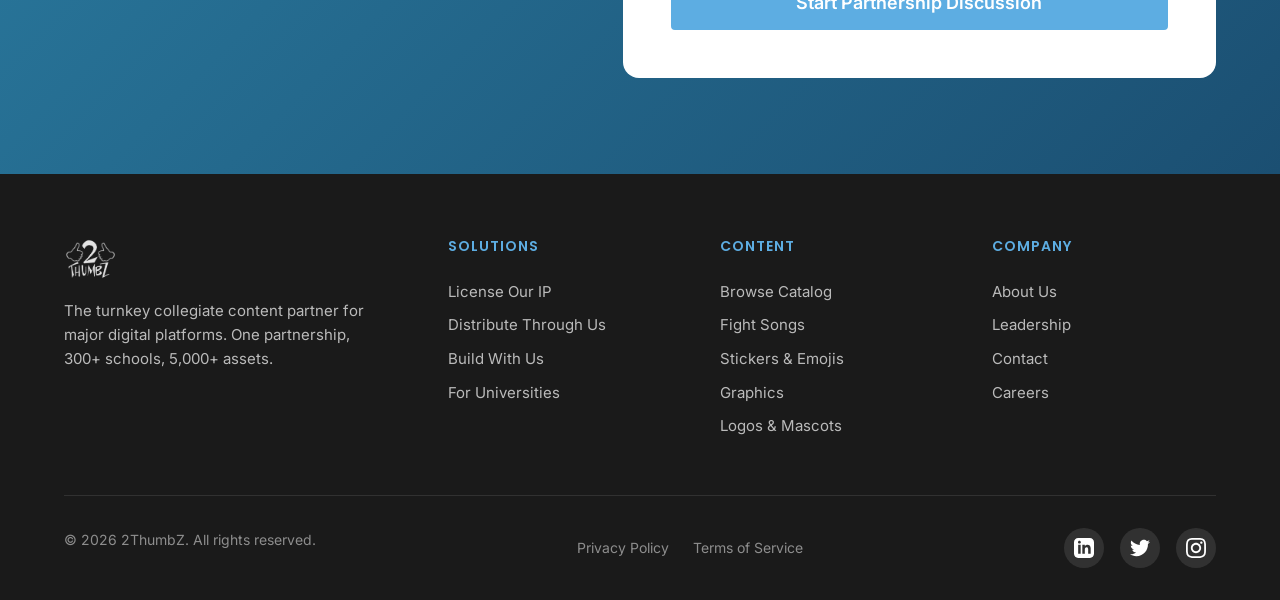
==== commit 3793ba96: "Add College Central to the homepage's Recent Launches First card, flagged "Release 2.0": the College" ====
--- a/index.html
+++ b/index.html
@@ -127,9 +127,22 @@
         </div>
       </div>
 
-      <!-- Recent Launches: three product windows, each linking to its story -->
+      <!-- Recent Launches: product windows, each linking to its story -->
       <aside class="hero-products" aria-label="Recent product launches">
         <div class="hero-products-label">Recent Launches</div>
+
+        <a class="product-card" href="/college-central">
+          <div class="product-thumb">
+            <img src="images/products/college-central.png?v=2026101302" alt="College Central Live Themes logo" loading="lazy">
+            <span class="product-flag">Release 2.0</span>
+          </div>
+          <div class="product-info">
+            <span class="product-name">College Central</span>
+            <span class="product-platform">Live wallpapers, keyboards &amp; stickers</span>
+            <span class="product-brands">iPhone · Android soon</span>
+            <span class="product-more">See the app →</span>
+          </div>
+        </a>
 
         <a class="product-card" href="/collegewatch">
           <div class="product-thumb">
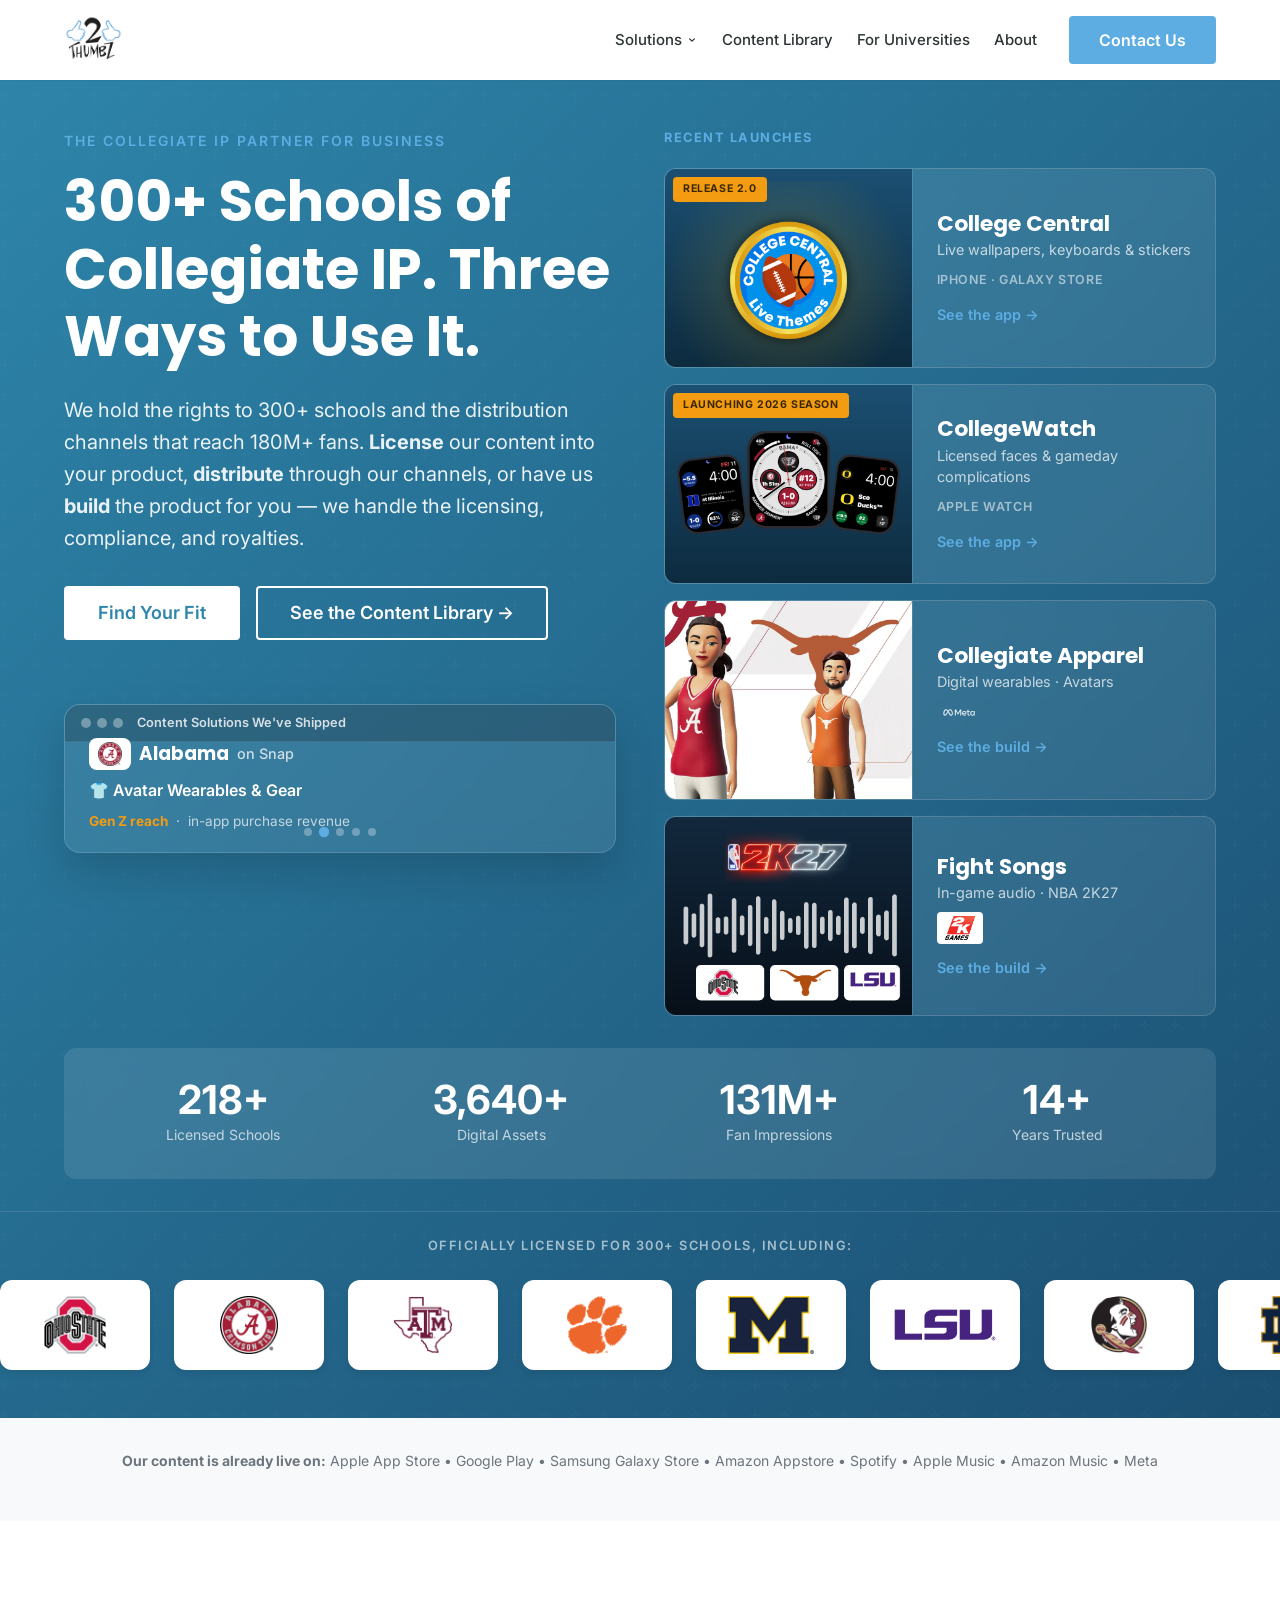
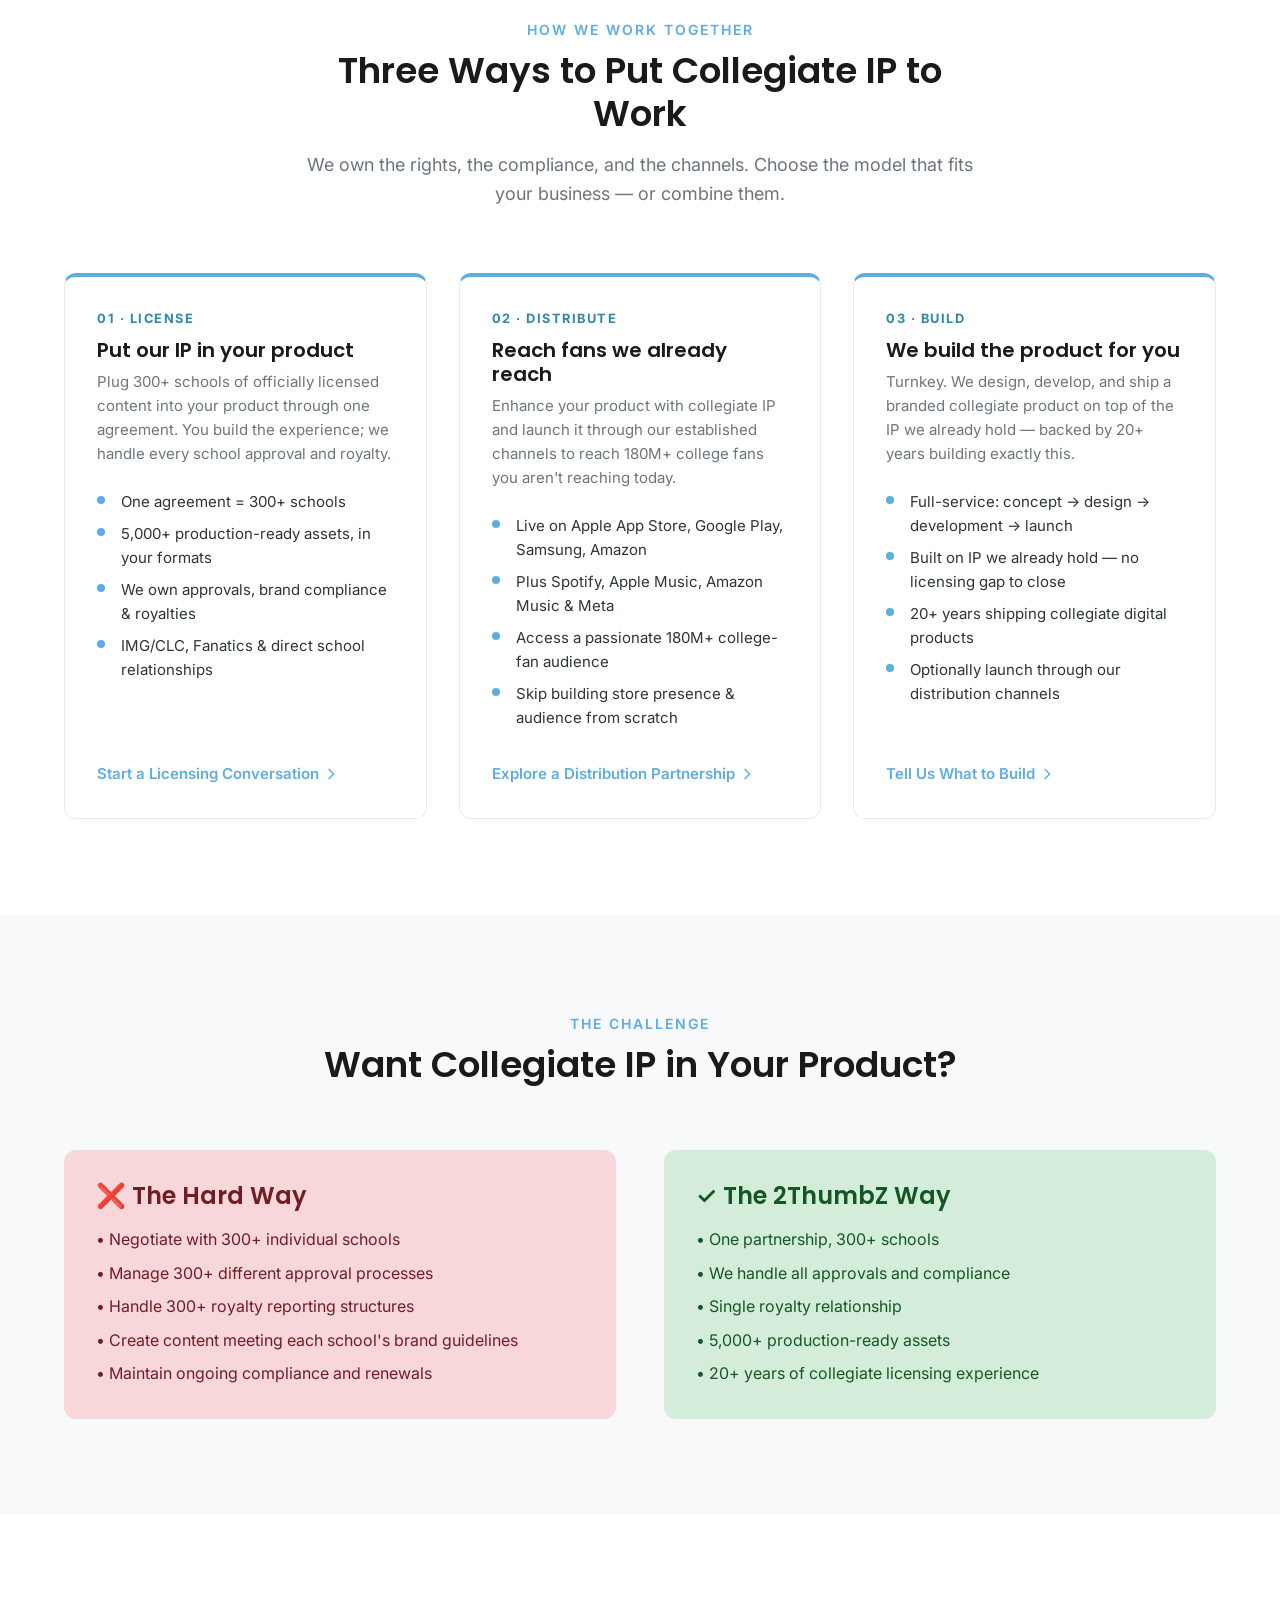
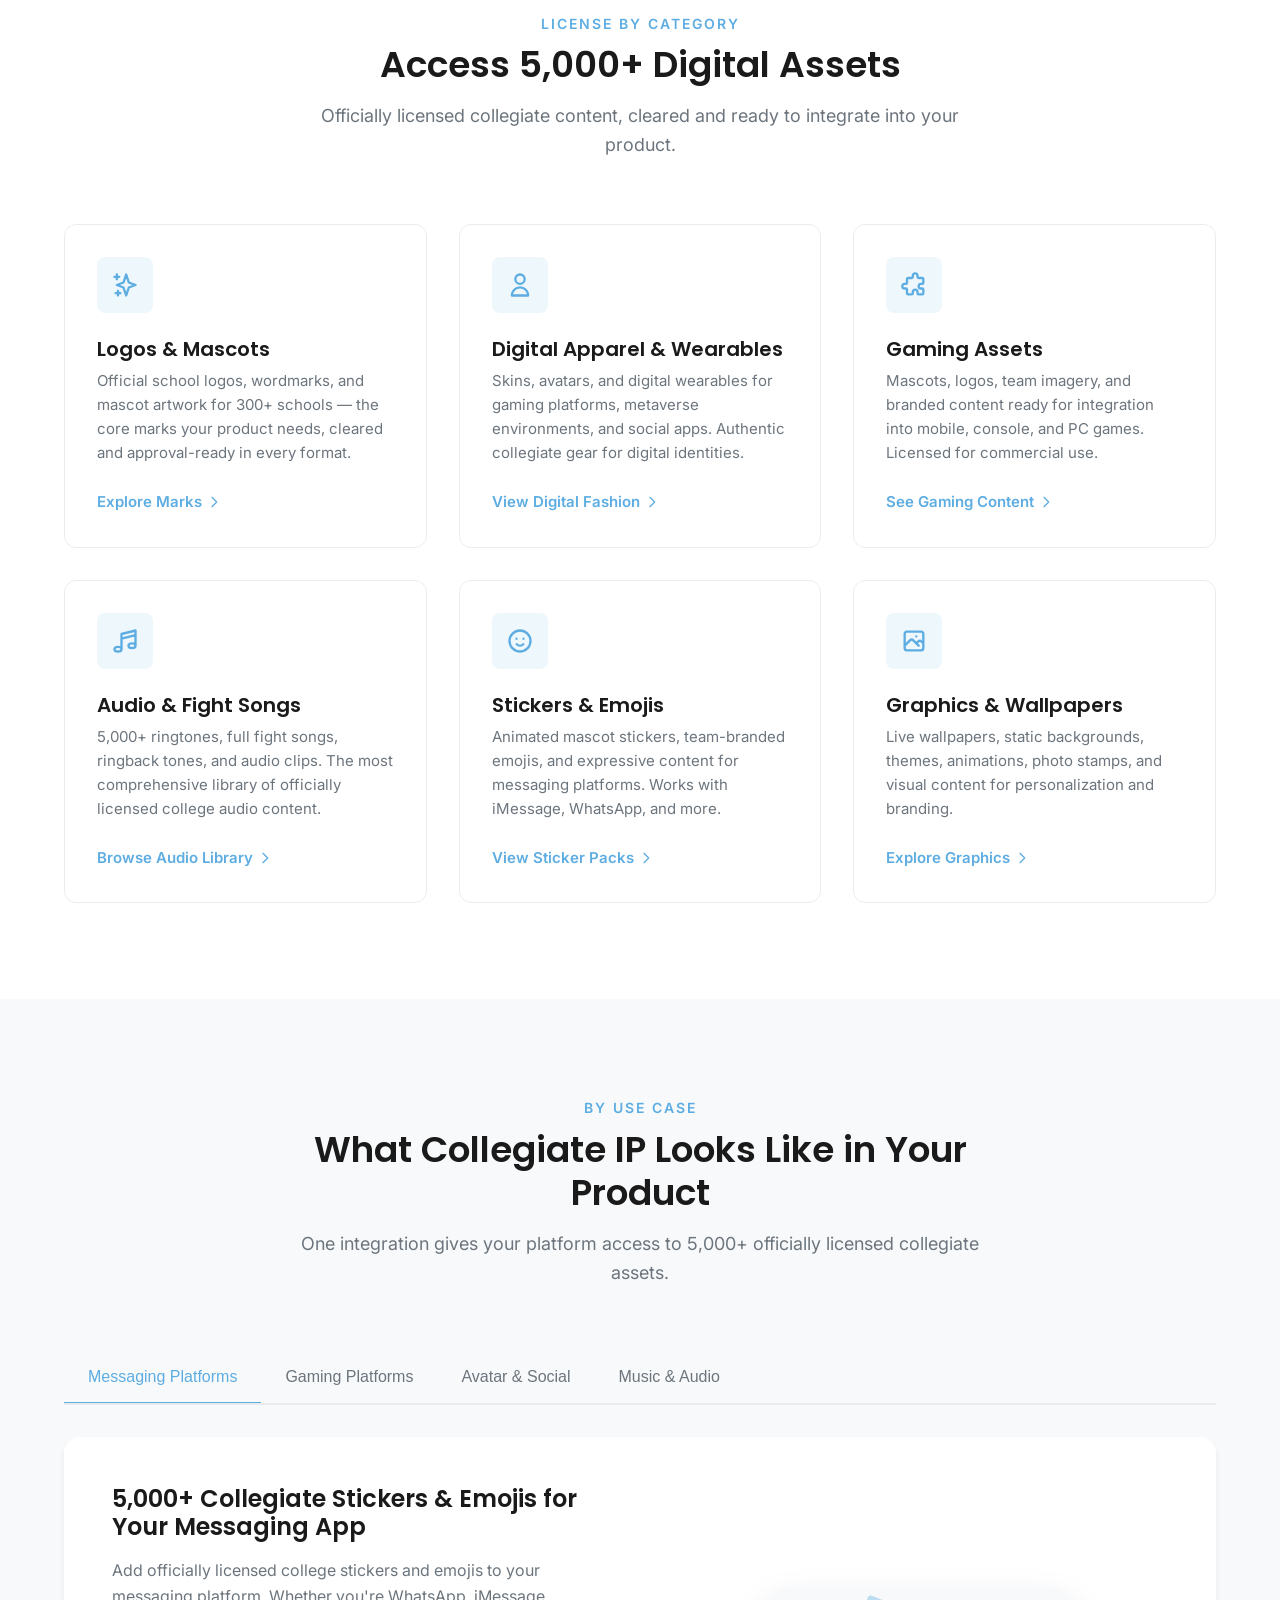
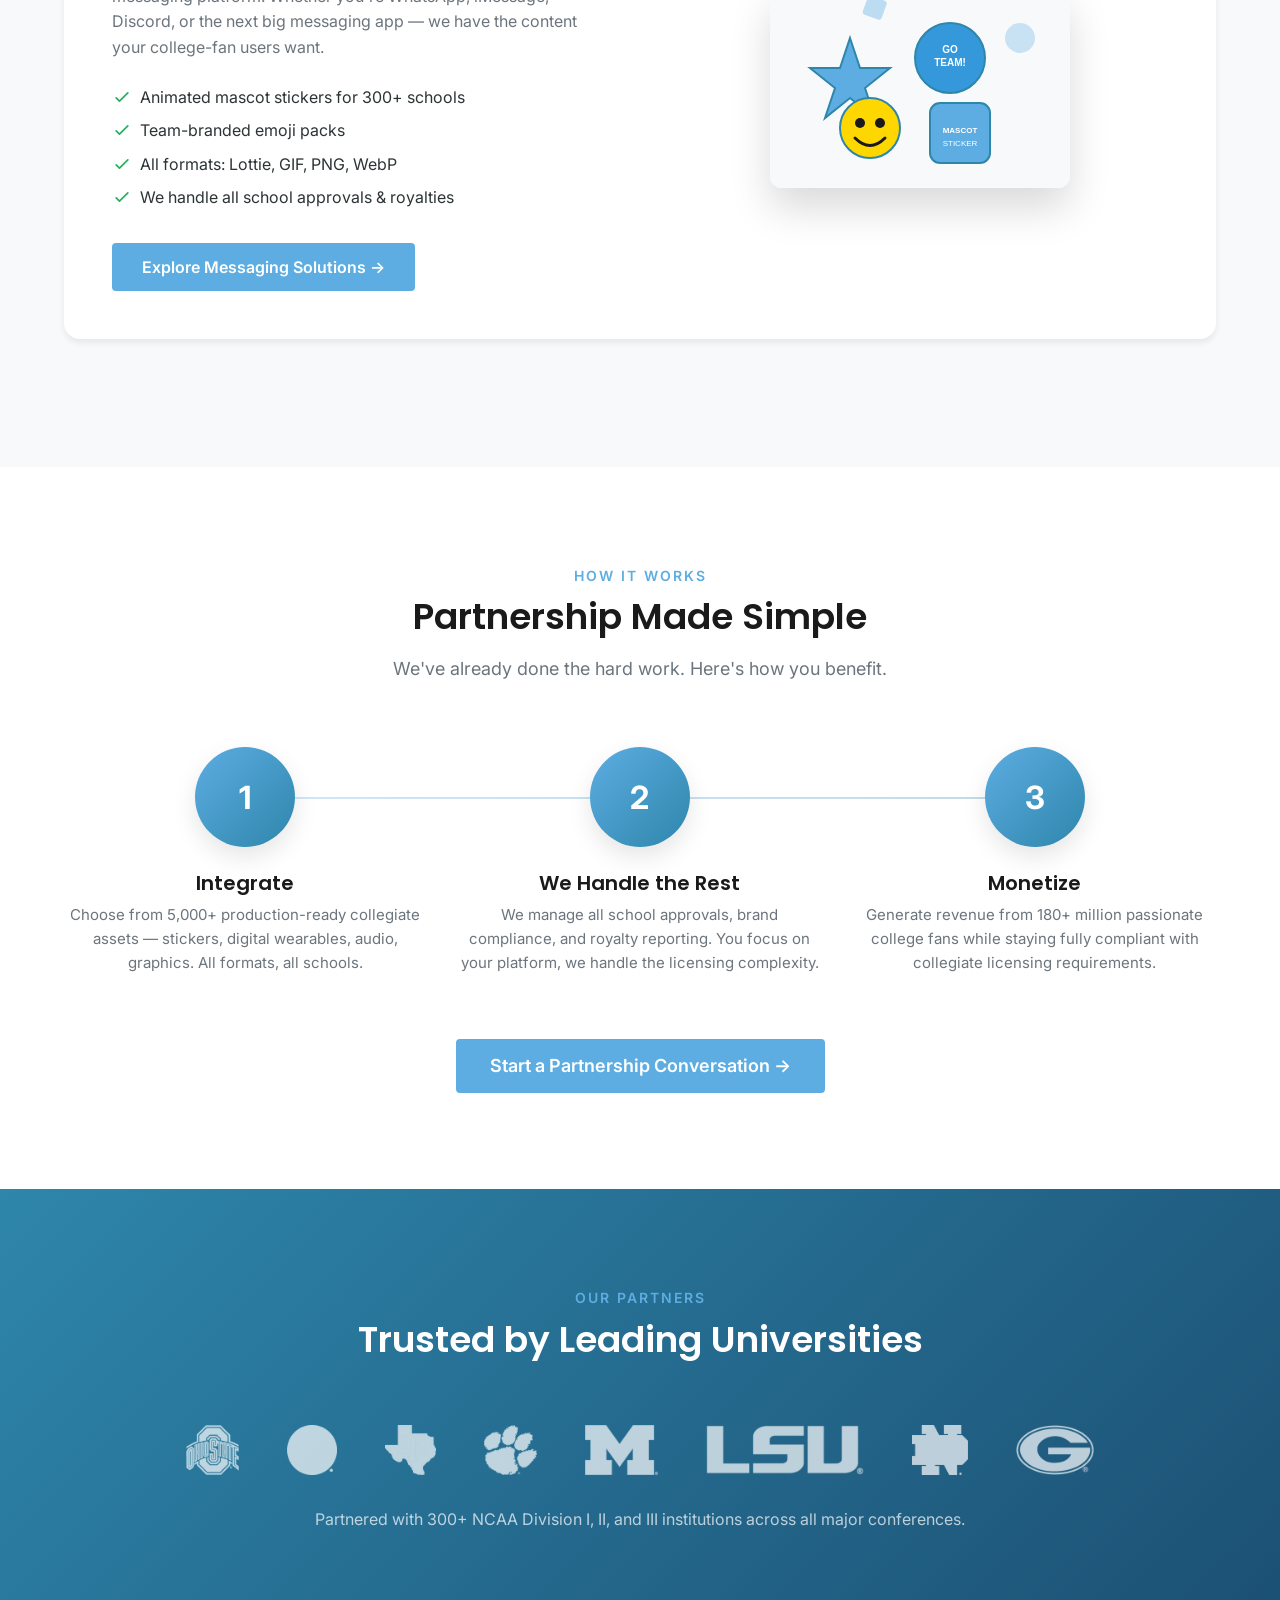
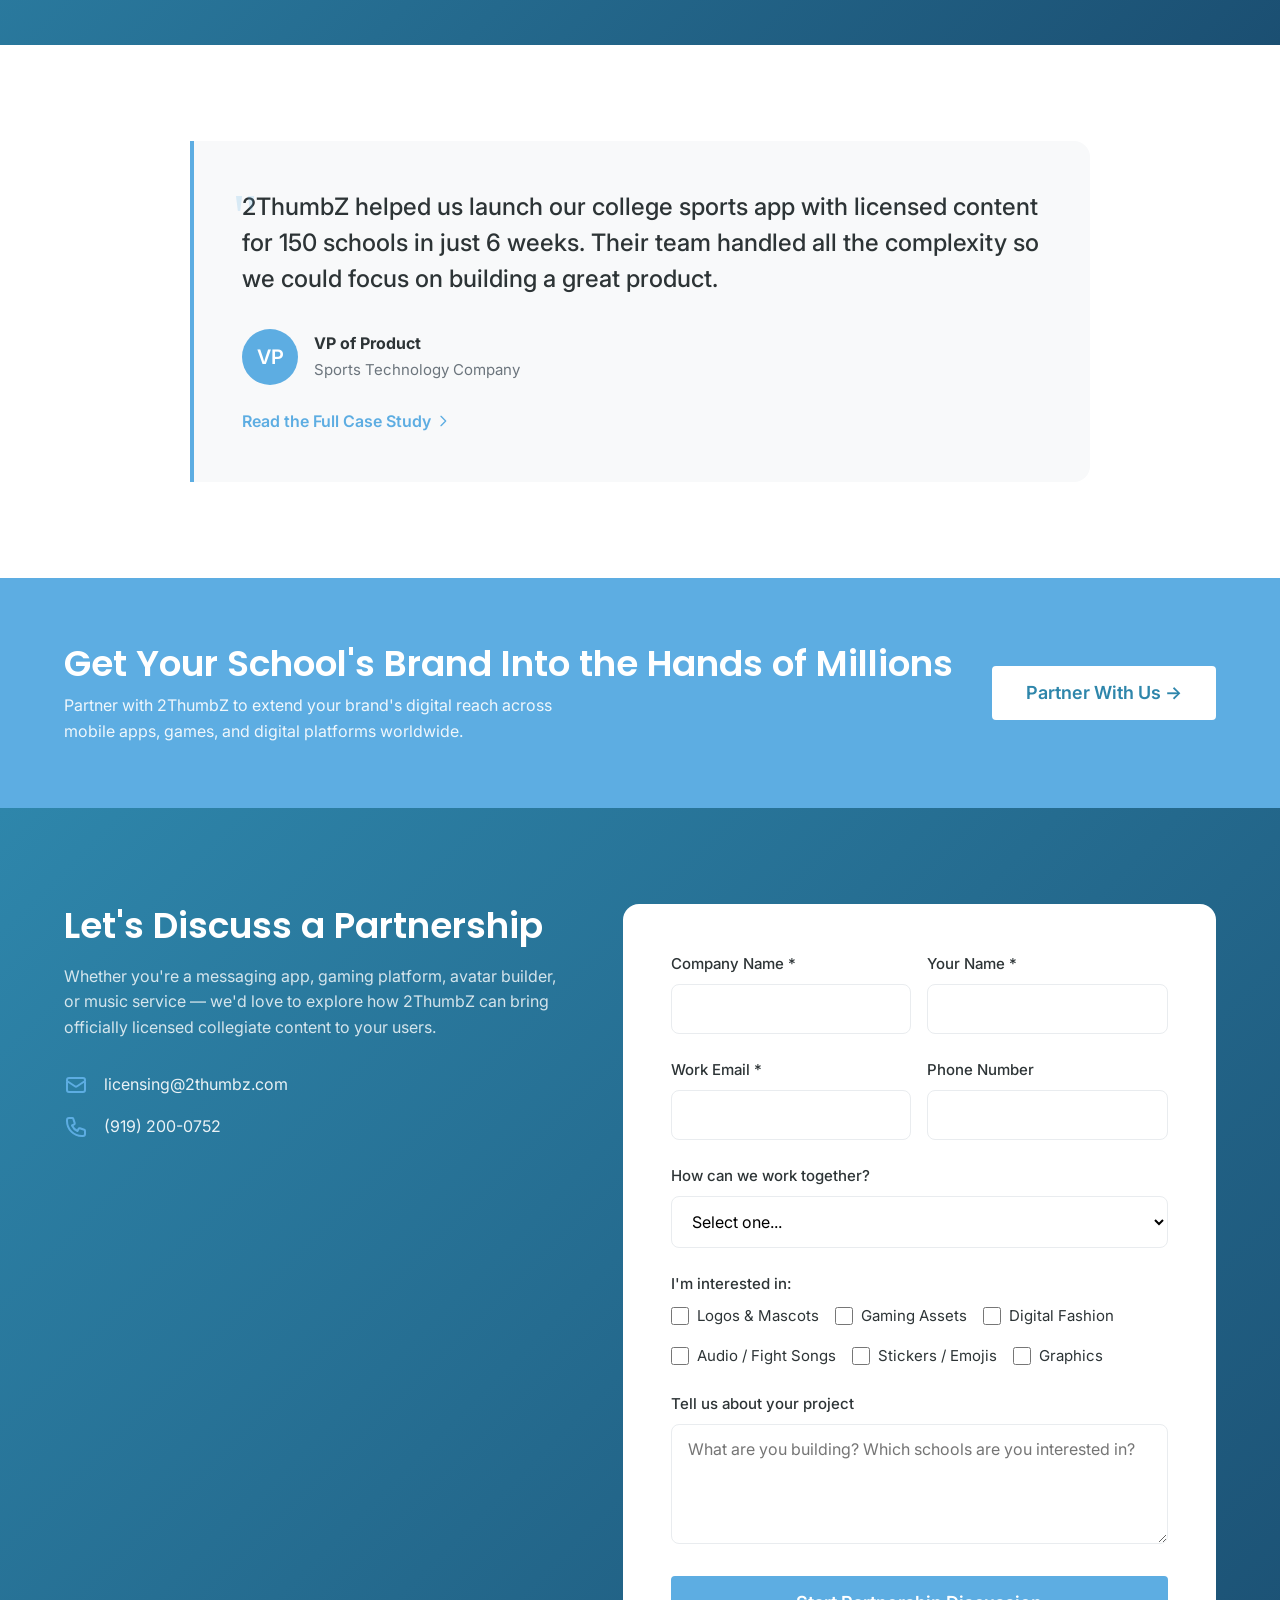
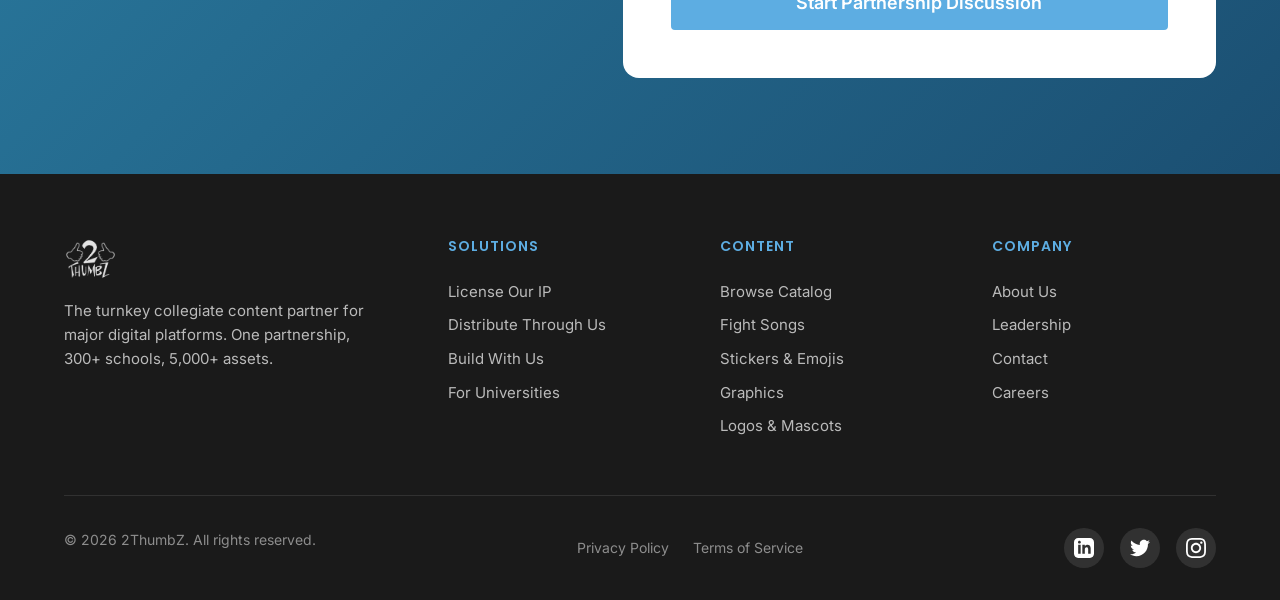
==== commit 0c2bff69: "College Central is on Galaxy Store The product page's Galaxy Store badges link to the live listing (" ====
--- a/index.html
+++ b/index.html
@@ -139,7 +139,7 @@
           <div class="product-info">
             <span class="product-name">College Central</span>
             <span class="product-platform">Live wallpapers, keyboards &amp; stickers</span>
-            <span class="product-brands">iPhone · Android soon</span>
+            <span class="product-brands">iPhone · Galaxy Store</span>
             <span class="product-more">See the app →</span>
           </div>
         </a>
